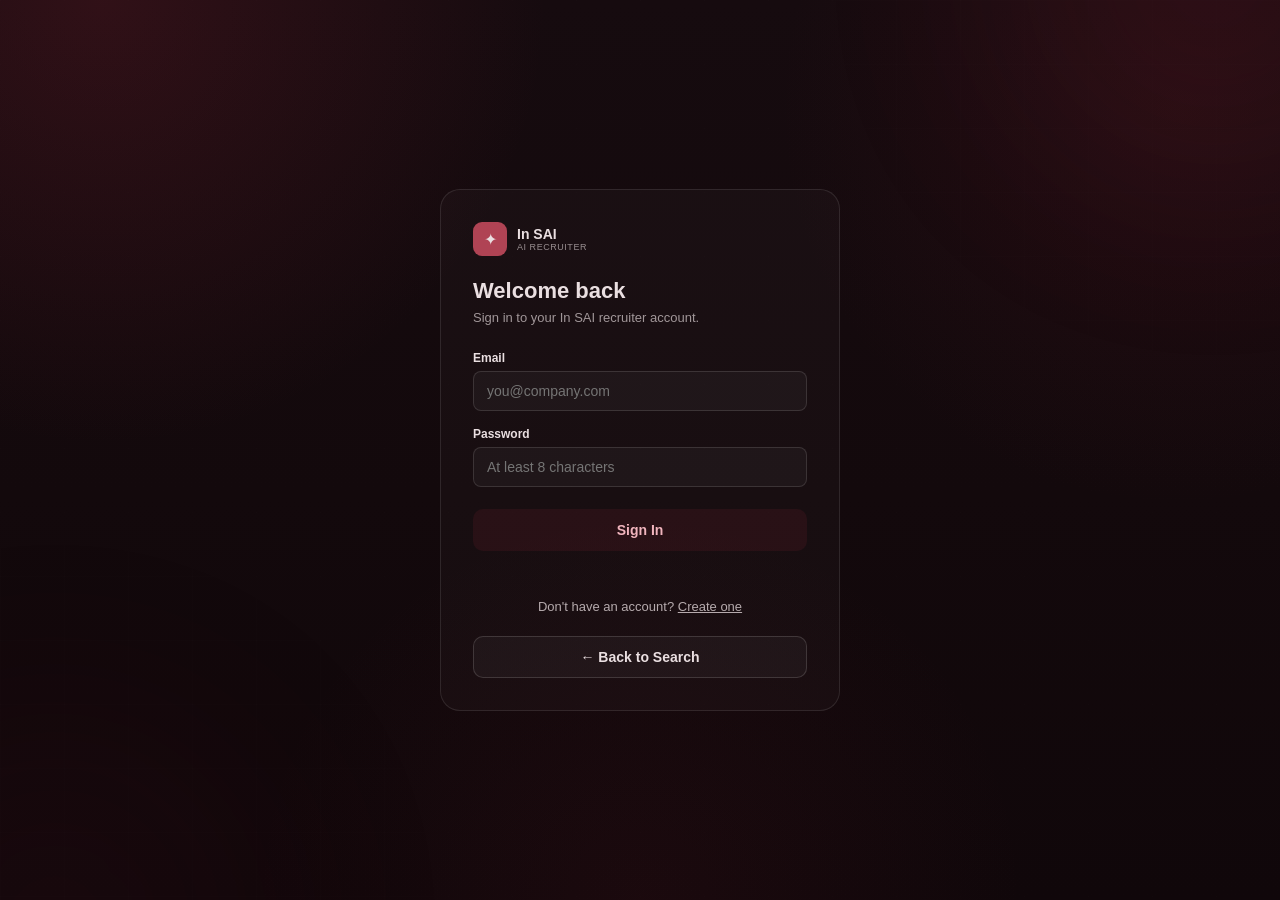
==== login.html @ 7fef8373 "Update login.html" ====
<!DOCTYPE html>
<html lang="en">

<head>

    <meta charset="UTF-8">

    <meta
        name="viewport"
        content="width=device-width, initial-scale=1.0"
    >

    <title>Sign In — In SAI</title>

    <link
        rel="stylesheet"
        href="/style.css"
    >

    <style>

        body {
            cursor: default;
        }

        .auth-wrapper {
            min-height: 100vh;
            display: flex;
            align-items: center;
            justify-content: center;
            padding: 20px;
        }

        .auth-card {
            width: 100%;
            max-width: 400px;
            padding: 32px;
            border-radius: 20px;
            border: 1px solid rgba(255, 255, 255, 0.10);
            background: rgba(255, 255, 255, 0.025);
        }

        .auth-card h1 {
            margin: 0 0 6px;
            font-size: 22px;
        }

        .auth-card p.subtitle {
            margin: 0 0 26px;
            font-size: 13px;
            opacity: 0.65;
        }

        .auth-field {
            margin-bottom: 16px;
        }

        .auth-field label {
            display: block;
            margin-bottom: 6px;
            font-size: 12px;
            font-weight: 600;
        }

        .auth-field input {
            width: 100%;
            box-sizing: border-box;
            padding: 11px 13px;
            border-radius: 8px;
            border: 1px solid rgba(255, 255, 255, 0.12);
            background: rgba(255, 255, 255, 0.035);
            color: inherit;
            font-family: inherit;
            font-size: 14px;
            outline: none;
            cursor: text;
        }

        .auth-field input:focus {
            border-color: rgba(255, 255, 255, 0.28);
        }

        .auth-submit {
            width: 100%;
            padding: 13px 18px;
            border: none;
            border-radius: 10px;
            font-weight: 700;
            font-size: 14px;
            cursor: pointer;
            margin-top: 6px;
        }

        .auth-submit:disabled {
            opacity: 0.6;
            cursor: default;
        }

        .auth-toggle {
            margin-top: 18px;
            text-align: center;
            font-size: 13px;
            opacity: 0.75;
        }

        .auth-toggle button {
            background: none;
            border: none;
            text-decoration: underline;
            cursor: pointer;
            font: inherit;
            color: inherit;
            padding: 0;
        }

        .auth-status {
            margin-top: 14px;
            font-size: 12px;
            min-height: 16px;
        }

        .auth-status.error {
            color: #e0838a;
        }

        .auth-status.success {
            color: #7fd99a;
        }

        .auth-brand {
            display: flex;
            align-items: center;
            gap: 10px;
            margin-bottom: 22px;
            text-decoration: none;
            color: inherit;
            cursor: pointer;
        }

        .auth-brand-icon {
            width: 34px;
            height: 34px;
            border-radius: 9px;
            display: flex;
            align-items: center;
            justify-content: center;
            background: rgba(192, 74, 91, 0.9);
            font-size: 16px;
            flex-shrink: 0;
        }

        .auth-brand-text-name {
            font-weight: 700;
            font-size: 14px;
            line-height: 1.2;
        }

        .auth-brand-text-subtitle {
            font-size: 9px;
            letter-spacing: 0.06em;
            opacity: 0.6;
        }

        .back-to-search {
            display: flex;
            align-items: center;
            justify-content: center;
            gap: 8px;
            width: 100%;
            box-sizing: border-box;
            margin-top: 22px;
            padding: 12px 18px;
            border-radius: 10px;
            border: 1px solid rgba(255, 255, 255, 0.14);
            background: rgba(255, 255, 255, 0.035);
            font-size: 14px;
            font-weight: 600;
            text-decoration: none;
            color: inherit;
            cursor: pointer;
            transition: background 0.2s ease, border-color 0.2s ease;
        }

        .back-to-search:hover {
            background: rgba(255, 255, 255, 0.07);
            border-color: rgba(255, 255, 255, 0.24);
        }

    </style>

</head>


<body>


    <div class="background">
        <div class="orb orb-one"></div>
        <div class="orb orb-two"></div>
        <div class="grid"></div>
    </div>


    <div class="auth-wrapper">

        <div class="auth-card">

            <a class="auth-brand" href="/" title="Back to Search">
                <div class="auth-brand-icon">✦</div>
                <div>
                    <div class="auth-brand-text-name">In SAI</div>
                    <div class="auth-brand-text-subtitle">AI RECRUITER</div>
                </div>
            </a>

            <h1 id="authTitle">Welcome back</h1>

            <p class="subtitle" id="authSubtitle">
                Sign in to your In SAI recruiter account.
            </p>


            <div class="auth-field" id="nameFieldWrapper" style="display:none;">
                <label for="nameInput">Your name</label>
                <input id="nameInput" type="text" placeholder="Jane Recruiter">
            </div>


            <div class="auth-field">
                <label for="emailInput">Email</label>
                <input id="emailInput" type="email" placeholder="you@company.com">
            </div>


            <div class="auth-field">
                <label for="passwordInput">Password</label>
                <input id="passwordInput" type="password" placeholder="At least 8 characters">
            </div>


            <button type="button" class="auth-submit view-button" id="authSubmitButton">
                Sign In
            </button>


            <div class="auth-status" id="authStatus"></div>


            <div class="auth-toggle">

                <span id="authToggleText">Don't have an account?</span>

                <button type="button" id="authToggleButton">
                    Create one
                </button>

            </div>


            <a class="back-to-search" href="/">
                ← Back to Search
            </a>

        </div>

    </div>


    <script>

        const API_BASE_URL = "https://in-sai.onrender.com";
        const AUTH_TOKEN_KEY = "insai_auth_token";

        let mode = "login"; // or "register"

        const authTitle = document.getElementById("authTitle");
        const authSubtitle = document.getElementById("authSubtitle");
        const nameFieldWrapper = document.getElementById("nameFieldWrapper");
        const nameInput = document.getElementById("nameInput");
        const emailInput = document.getElementById("emailInput");
        const passwordInput = document.getElementById("passwordInput");
        const submitButton = document.getElementById("authSubmitButton");
        const statusEl = document.getElementById("authStatus");
        const toggleText = document.getElementById("authToggleText");
        const toggleButton = document.getElementById("authToggleButton");

        // If already logged in, skip straight to the app.
        if (localStorage.getItem(AUTH_TOKEN_KEY)) {
            window.location.href = "/talent-pool.html";
        }

        function setMode(newMode) {

            mode = newMode;
            statusEl.textContent = "";
            statusEl.className = "auth-status";

            if (mode === "login") {

                authTitle.textContent = "Welcome back";
                authSubtitle.textContent = "Sign in to your In SAI recruiter account.";
                nameFieldWrapper.style.display = "none";
                submitButton.textContent = "Sign In";
                toggleText.textContent = "Don't have an account?";
                toggleButton.textContent = "Create one";

            } else {

                authTitle.textContent = "Create your account";
                authSubtitle.textContent = "Each recruiter gets their own login and their own sending email.";
                nameFieldWrapper.style.display = "block";
                submitButton.textContent = "Create Account";
                toggleText.textContent = "Already have an account?";
                toggleButton.textContent = "Sign in";
            }
        }

        toggleButton.addEventListener("click", () => {
            setMode(mode === "login" ? "register" : "login");
        });

        async function submitAuth() {

            const email = emailInput.value.trim();
            const password = passwordInput.value;
            const name = nameInput.value.trim();

            if (!email || !password) {
                statusEl.textContent = "Please enter your email and password.";
                statusEl.className = "auth-status error";
                return;
            }

            if (mode === "register" && !name) {
                statusEl.textContent = "Please enter your name.";
                statusEl.className = "auth-status error";
                return;
            }

            submitButton.disabled = true;
            submitButton.textContent = mode === "login" ? "Signing in..." : "Creating account...";
            statusEl.textContent = "";
            statusEl.className = "auth-status";

            try {

                const endpoint = mode === "login" ? "/auth/login" : "/auth/register";

                const payload = mode === "login"
                    ? { email, password }
                    : { name, email, password };

                const response = await fetch(`${API_BASE_URL}${endpoint}`, {
                    method: "POST",
                    headers: { "Content-Type": "application/json" },
                    body: JSON.stringify(payload)
                });

                const data = await response.json();

                if (!response.ok || data.status !== "success") {
                    throw new Error(data.message || "Something went wrong.");
                }

                localStorage.setItem(AUTH_TOKEN_KEY, data.token);

                statusEl.textContent = "✓ Success — redirecting...";
                statusEl.className = "auth-status success";

                window.location.href = "/talent-pool.html";

            } catch (error) {

                console.error("Auth error:", error);
                statusEl.textContent = error.message || "Something went wrong.";
                statusEl.className = "auth-status error";

            } finally {

                submitButton.disabled = false;
                submitButton.textContent = mode === "login" ? "Sign In" : "Create Account";
            }
        }

        submitButton.addEventListener("click", submitAuth);

        [emailInput, passwordInput, nameInput].forEach(input => {
            input.addEventListener("keydown", event => {
                if (event.key === "Enter") {
                    event.preventDefault();
                    submitAuth();
                }
            });
        });

        setMode("login");

    </script>


</body>

</html>
---- style.css ----
/* =========================================================
   IN SAI AI RECRUITER
   PREMIUM DARK MAROON UI
   Search + Talent Pool + Outreach

   IMPORTANT:
   - Existing class names preserved
   - JavaScript-dependent classes preserved
   - No HTML changes required
   - Deep maroon / charcoal visual system
   - White used selectively for readability
   - Green reserved for AI/status
   - Red reserved for remove/delete
========================================================= */


/* =========================================================
   GLOBAL RESET
========================================================= */

* {
    margin: 0;
    padding: 0;
    box-sizing: border-box;
}

:root {

    /* -----------------------------------------------------
       MAIN BACKGROUNDS
    ----------------------------------------------------- */

    --bg: #160b0f;
    --bg-soft: #1d1014;
    --bg-deep: #11080b;
    --bg-surface: #241318;
    --bg-surface-2: #2b171d;

    --bg-white: #ffffff;
    --warm-white: #fffafa;


    /* -----------------------------------------------------
       CARDS
    ----------------------------------------------------- */

    --card: #241419;
    --card-soft: #29171d;
    --card-warm: #2d1a20;


    /* -----------------------------------------------------
       TEXT
    ----------------------------------------------------- */

    --text-dark: #fff8f8;
    --text: #eadfe1;
    --text-soft: #c7b7ba;
    --muted: #9c898e;
    --muted-light: #78676c;


    /* -----------------------------------------------------
       PRIMARY MAROON
    ----------------------------------------------------- */

    --primary: #9b2638;
    --primary-dark: #741b2a;
    --primary-deep: #54131f;
    --primary-light: #c04a5b;

    --maroon: #9b2638;
    --maroon-dark: #741b2a;
    --maroon-soft: #32171e;
    --maroon-light: #3b1b23;


    /* -----------------------------------------------------
       WINE
    ----------------------------------------------------- */

    --wine: #8f1734;
    --wine-soft: #30131c;


    /* -----------------------------------------------------
       RED — REMOVE / DANGER ONLY
    ----------------------------------------------------- */

    --red: #e0525f;
    --red-dark: #bd3543;
    --red-soft: #35151a;
    --red-light: #431a20;


    /* -----------------------------------------------------
       WARM ACCENT
    ----------------------------------------------------- */

    --peach: #c9794d;
    --peach-soft: #34201a;
    --peach-light: #44261d;


    /* -----------------------------------------------------
       GREEN — AI / STATUS
    ----------------------------------------------------- */

    --green: #24b889;
    --green-dark: #168564;
    --green-soft: #102b24;


    /* -----------------------------------------------------
       BORDERS
    ----------------------------------------------------- */

    --border: #3a2429;
    --border-light: #302024;
    --border-maroon: #71323e;
    --border-red: #713039;


    /* -----------------------------------------------------
       SHADOWS
    ----------------------------------------------------- */

    --shadow-sm:
        0 3px 12px rgba(0, 0, 0, 0.24);

    --shadow:
        0 10px 30px rgba(0, 0, 0, 0.30);

    --shadow-lg:
        0 20px 55px rgba(0, 0, 0, 0.42);


    /* -----------------------------------------------------
       RADIUS
    ----------------------------------------------------- */

    --radius-sm: 8px;
    --radius: 12px;
    --radius-lg: 16px;
}


/* =========================================================
   BODY
========================================================= */

html {
    scroll-behavior: smooth;
}

body {
    min-height: 100vh;

    font-family:
        Inter,
        "Segoe UI",
        Arial,
        Helvetica,
        sans-serif;

    color: var(--text);

    background:
        radial-gradient(
            circle at 8% 0%,
            rgba(155, 38, 56, 0.20),
            transparent 30%
        ),
        radial-gradient(
            circle at 92% 12%,
            rgba(116, 27, 42, 0.16),
            transparent 28%
        ),
        radial-gradient(
            circle at 50% 100%,
            rgba(155, 38, 56, 0.08),
            transparent 35%
        ),
        linear-gradient(
            180deg,
            #160b0f 0%,
            #13090c 55%,
            #10070a 100%
        );

    overflow-x: hidden;
    cursor: default;
}


/* =========================================================
   INPUT / EDITABLE AREAS
========================================================= */

input,
textarea {
    cursor: text;
}

select {
    cursor: pointer;
}

button {
    cursor: pointer;
}

a {
    cursor: pointer;
}


/* =========================================================
   ANIMATED BACKGROUND
========================================================= */

.background {
    position: fixed;
    inset: 0;
    z-index: -1;

    pointer-events: none;
    overflow: hidden;
}

.grid {
    position: absolute;
    inset: 0;

    opacity: 0.25;

    background-image:
        linear-gradient(
            rgba(255, 255, 255, 0.025) 1px,
            transparent 1px
        ),
        linear-gradient(
            90deg,
            rgba(255, 255, 255, 0.025) 1px,
            transparent 1px
        );

    background-size: 64px 64px;
}

.orb {
    position: absolute;

    width: 430px;
    height: 430px;

    border-radius: 50%;

    filter: blur(110px);

    opacity: 0.10;

    animation:
        floatingOrb 15s ease-in-out infinite;
}

.orb-one {
    background: #9b2638;

    top: -240px;
    right: -150px;
}

.orb-two {
    background: #641725;

    bottom: -240px;
    left: -160px;

    animation-delay: -7s;
}

@keyframes floatingOrb {

    0%,
    100% {
        transform: translate(0, 0);
    }

    50% {
        transform: translate(25px, 20px);
    }
}


/* =========================================================
   IN SAI — LARGE PROFESSIONAL NAVIGATION
   ========================================================= */

.navbar {
    height: 140px;
    min-height: 140px;
    padding: 0 32px;

    display: flex;
    align-items: center;
    justify-content: space-between;

    box-sizing: border-box;
}


/* =========================================================
   LOGO
   ========================================================= */

.logo {
    display: flex;
    align-items: center;
    height: 100%;
    flex-shrink: 0;
}

.logo-icon {
    width: 68px;
    height: 68px;
    object-fit: contain;
}

.logo-name {
    font-size: 26px;
    font-weight: 800;
    line-height: 1;
}

.logo-subtitle {
    font-size: 9px;
    letter-spacing: 1.2px;
    margin-top: 5px;
}


/* =========================================================
   NAVIGATION
   ========================================================= */

.navbar nav {
    display: flex;
    align-items: center;
    gap: 12px;
}

.navbar nav a {
    display: flex;
    align-items: center;
    justify-content: center;

    padding: 16px 25px;

    font-size: 16px;
    font-weight: 700;

    min-height: 52px;

    border-radius: 14px;

    transition:
        background 0.2s ease,
        color 0.2s ease,
        transform 0.2s ease;
}


/* =========================================================
   ACTIVE TAB
   ========================================================= */

.navbar nav a.active {
    padding: 16px 25px;
}


/* =========================================================
   READY STATUS
   ========================================================= */

.status {
    padding: 11px 20px;
    min-height: 42px;

    display: flex;
    align-items: center;
    gap: 9px;

    border-radius: 24px;

    font-size: 14px;
    font-weight: 700;
}


/* =========================================================
   LOGO
========================================================= */

.logo {
    display: flex;
    align-items: center;
    gap: 10px;
}

.logo-icon {
    width: 40px;
    height: 40px;

    display: flex;
    align-items: center;
    justify-content: center;

    border-radius: 11px;

    background:
        linear-gradient(
            135deg,
            #a52c40,
            #641725
        );

    color: white;

    font-size: 19px;

    box-shadow:
        0 8px 22px rgba(155, 38, 56, 0.30);
}

.logo-name {
    color: #fff5f6;

    font-size: 17px;
    font-weight: 850;

    letter-spacing: -0.3px;
}

.logo-subtitle {
    margin-top: 2px;

    color: #a99398;

    font-size: 8px;
    font-weight: 750;

    letter-spacing: 1.8px;
}


/* =========================================================
   NAVIGATION
========================================================= */

nav {
    display: flex;
    gap: 5px;

    position: absolute;
    left: 50%;

    transform: translateX(-50%);
}

nav a {
    position: relative;

    padding: 9px 15px;

    border-radius: 9px;

    text-decoration: none;

    color: #a8969b;

    font-size: 12px;
    font-weight: 700;

    transition:
        color 0.25s ease,
        background 0.25s ease,
        transform 0.25s ease;
}

nav a:hover {
    color: #ffffff;

    background:
        rgba(155, 38, 56, 0.16);

    transform:
        translateY(-1px);
}

nav a.active {
    color: #ffffff;

    background:
        rgba(155, 38, 56, 0.20);

    box-shadow:
        inset 0 0 0 1px
        rgba(192, 74, 91, 0.16);
}

nav a.active::after {
    content: "";

    position: absolute;

    left: 50%;
    bottom: 3px;

    width: 18px;
    height: 2px;

    transform:
        translateX(-50%);

    border-radius: 99px;

    background:
        #c04a5b;
}


/* =========================================================
   AI STATUS
========================================================= */

.nav-status {
    display: flex;
    align-items: center;

    gap: 8px;

    padding: 7px 12px;

    border-radius: 20px;

    color: #42c99e;

    background:
        rgba(36, 184, 137, 0.08);

    border:
        1px solid rgba(36, 184, 137, 0.20);

    font-size: 10px;
    font-weight: 800;
}

.status-dot {
    width: 7px;
    height: 7px;

    border-radius: 50%;

    background:
        var(--green);

    box-shadow:
        0 0 12px rgba(36, 184, 137, 0.55);

    animation:
        statusPulse 1.8s infinite;
}

@keyframes statusPulse {

    0%,
    100% {
        opacity: 1;
        transform: scale(1);
    }

    50% {
        opacity: 0.55;
        transform: scale(0.75);
    }
}


/* =========================================================
   MAIN
========================================================= */

main {
    width:
        min(1120px, calc(100% - 40px));

    margin:
        auto;
}


/* =========================================================
   HERO
========================================================= */

.hero {
    text-align: center;

    padding:
        70px 0 55px;

    animation:
        heroAppear 0.7s ease both;
}

@keyframes heroAppear {

    from {
        opacity: 0;
        transform: translateY(18px);
    }

    to {
        opacity: 1;
        transform: translateY(0);
    }
}


/* =========================================================
   EYEBROW
========================================================= */

.eyebrow {
    display: inline-flex;
    align-items: center;

    gap: 7px;

    padding: 8px 14px;

    border:
        1px solid rgba(192, 74, 91, 0.28);

    border-radius: 999px;

    color:
        #e08b98;

    background:
        rgba(155, 38, 56, 0.12);

    font-size: 9px;
    font-weight: 850;

    letter-spacing: 1.25px;

    box-shadow:
        0 5px 16px rgba(0, 0, 0, 0.18);
}


/* =========================================================
   HERO HEADING
========================================================= */

.hero h1 {
    margin-top: 24px;

    color:
        #fff8f8;

    font-size:
        clamp(45px, 6vw, 68px);

    line-height: 1;

    letter-spacing: -3px;

    font-weight: 850;

    border: none !important;
    outline: none !important;

    box-shadow: none !important;

    caret-color:
        transparent !important;

    cursor:
        default !important;

    user-select:
        none;
}

.hero h1::before,
.hero h1::after {
    content: none !important;
    display: none !important;
}

.hero h1 span {
    background:
        linear-gradient(
            100deg,
            #d25b6c,
            #a52c40,
            #e0808e
        );

    -webkit-background-clip: text;
    background-clip: text;

    color: transparent;
}

.hero-text {
    max-width: 690px;

    margin:
        22px auto 30px;

    color:
        #ad9b9f;

    font-size: 13px;

    line-height: 1.7;
}


/* =========================================================
   SEARCH BOX
========================================================= */

.search-container {
    width:
        min(860px, 100%);

    height: 64px;

    margin:
        auto;

    display:
        flex;

    align-items:
        center;

    padding:
        6px 7px 6px 20px;

    background:
        rgba(39, 20, 26, 0.95);

    border:
        1px solid #4b2930;

    border-radius:
        16px;

    box-shadow:
        0 15px 42px rgba(0, 0, 0, 0.30);

    transition:
        border-color 0.3s ease,
        box-shadow 0.3s ease,
        transform 0.3s ease;
}

.search-container:focus-within {
    border-color:
        rgba(192, 74, 91, 0.65);

    box-shadow:
        0 18px 48px
        rgba(0, 0, 0, 0.36),

        0 0 0 4px
        rgba(155, 38, 56, 0.10);

    transform:
        translateY(-1px);
}

.search-icon {
    margin-right:
        13px;

    color:
        #c04a5b;

    font-size:
        21px;
}

.search-container input {
    flex: 1;

    min-width: 0;

    padding: 10px;

    outline: none;
    border: none;

    background: transparent;

    color:
        #f6eaec;

    font-size:
        13px;

    caret-color:
        #c04a5b;

    cursor:
        text;
}

.search-container input::placeholder {
    color:
        #806e73;
}

.search-container button {
    height: 50px;

    padding:
        0 23px;

    display:
        flex;

    align-items:
        center;

    gap:
        8px;

    border:
        none;

    border-radius:
        12px;

    background:
        linear-gradient(
            135deg,
            #a52c40,
            #6f1928
        );

    color:
        white;

    font-size:
        12px;

    font-weight:
        800;

    cursor:
        pointer;

    box-shadow:
        0 8px 22px
        rgba(155, 38, 56, 0.28);

    transition:
        transform 0.25s ease,
        box-shadow 0.25s ease;
}

.search-container button:hover {
    transform:
        translateY(-2px);

    box-shadow:
        0 12px 28px
        rgba(155, 38, 56, 0.38);
}

.search-container button:active {
    transform:
        translateY(0);
}


/* =========================================================
   SEARCH HINT
========================================================= */

.search-hint {
    margin-top:
        13px;

    color:
        #817176;

    font-size:
        10px;
}

.search-hint button {
    margin-left:
        5px;

    padding:
        6px 10px;

    border:
        1px solid #43272d;

    border-radius:
        999px;

    background:
        rgba(255, 255, 255, 0.025);

    color:
        #9b898e;

    cursor:
        pointer;

    transition:
        0.2s ease;
}

.search-hint button:hover {
    color:
        #df8491;

    border-color:
        rgba(192, 74, 91, 0.40);

    background:
        rgba(155, 38, 56, 0.10);

    transform:
        translateY(-1px);
}


/* =========================================================
   SECTIONS
========================================================= */

.section,
.filters-section,
.results-section {
    margin-bottom:
        48px;
}

.section-header,
.results-header {
    display:
        flex;

    align-items:
        flex-end;

    justify-content:
        space-between;

    margin-bottom:
        17px;
}

.section-label {
    margin-bottom:
        6px;

    color:
        #c04a5b;

    font-size:
        9px;

    font-weight:
        900;

    letter-spacing:
        1.8px;
}

.section-header h2,
.results-header h2 {
    color:
        #f5e9eb;

    font-size:
        21px;

    letter-spacing:
        -0.5px;
}

.live-label {
    display:
        flex;

    align-items:
        center;

    gap:
        7px;

    color:
        #39bd92;

    font-size:
        9px;

    font-weight:
        900;

    letter-spacing:
        1px;
}


/* =========================================================
   CATEGORY GRID
========================================================= */

.categories {
    display:
        grid;

    grid-template-columns:
        repeat(4, 1fr);

    gap:
        12px;
}


/* =========================================================
   CATEGORY GROUP
========================================================= */

.category-group {
    min-width:
        0;

    animation:
        categoryAppear 0.55s ease both;
}

.category-group:nth-child(1) {
    animation-delay: 0.05s;
}

.category-group:nth-child(2) {
    animation-delay: 0.10s;
}

.category-group:nth-child(3) {
    animation-delay: 0.15s;
}

.category-group:nth-child(4) {
    animation-delay: 0.20s;
}

.category-group:nth-child(5) {
    animation-delay: 0.25s;
}

.category-group:nth-child(6) {
    animation-delay: 0.30s;
}

.category-group:nth-child(7) {
    animation-delay: 0.35s;
}

.category-group:nth-child(8) {
    animation-delay: 0.40s;
}

@keyframes categoryAppear {

    from {
        opacity: 0;
        transform:
            translateY(12px);
    }

    to {
        opacity: 1;
        transform:
            translateY(0);
    }
}


/* =========================================================
   CATEGORY CARD
========================================================= */

.category {
    width:
        100%;

    min-height:
        82px;

    padding:
        14px;

    display:
        flex;

    align-items:
        center;

    gap:
        11px;

    position:
        relative;

    overflow:
        hidden;

    border:
        1px solid #3a2429;

    border-radius:
        13px;

    background:
        linear-gradient(
            145deg,
            #28151b,
            #211117
        );

    color:
        #dfd2d5;

    font-size:
        12px;

    font-weight:
        750;

    cursor:
        pointer;

    box-shadow:
        0 5px 18px
        rgba(0, 0, 0, 0.20);

    transition:
        transform 0.25s ease,
        border-color 0.25s ease,
        background 0.25s ease,
        box-shadow 0.25s ease;
}

.category::after {
    content:
        "";

    position:
        absolute;

    width:
        130px;

    height:
        130px;

    top:
        -85px;

    right:
        -75px;

    background:
        radial-gradient(
            circle,
            rgba(155, 38, 56, 0.20),
            transparent 70%
        );

    transition:
        0.3s ease;
}

.category:hover {
    transform:
        translateY(-3px);

    border-color:
        rgba(192, 74, 91, 0.40);

    background:
        linear-gradient(
            145deg,
            #30171e,
            #251219
        );

    box-shadow:
        0 14px 30px
        rgba(0, 0, 0, 0.30);
}

.category:hover::after {
    transform:
        scale(1.25);
}

.category.selected {
    border-color:
        rgba(192, 74, 91, 0.60);

    background:
        linear-gradient(
            145deg,
            #3a1a22,
            #28141a
        );

    box-shadow:
        0 10px 28px
        rgba(155, 38, 56, 0.16);
}


/* =========================================================
   CATEGORY ICON
========================================================= */

.category-icon {
    width:
        37px;

    height:
        37px;

    flex:
        0 0 37px;

    display:
        flex;

    align-items:
        center;

    justify-content:
        center;

    border-radius:
        10px;

    background:
        rgba(155, 38, 56, 0.16);

    color:
        #d05b6b;

    font-size:
        17px;

    transition:
        0.25s ease;
}

.category:hover .category-icon {
    transform:
        scale(1.08);

    background:
        rgba(155, 38, 56, 0.25);

    box-shadow:
        0 5px 18px
        rgba(155, 38, 56, 0.16);
}


/* =========================================================
   SUBCATEGORY PANEL
========================================================= */

.subcategory-panel {
    margin-top:
        8px;

    max-height:
        0;

    overflow:
        hidden;

    opacity:
        0;

    padding:
        0;

    border-radius:
        11px;

    background:
        #211117;

    transform:
        translateY(-5px);

    transition:
        max-height 0.4s ease,
        opacity 0.25s ease,
        padding 0.35s ease,
        transform 0.35s ease;
}

.subcategory-panel.open {
    max-height:
        600px;

    opacity:
        1;

    padding:
        13px;

    transform:
        translateY(0);

    border:
        1px solid #3b252b;

    box-shadow:
        0 15px 34px
        rgba(0, 0, 0, 0.28);
}

.subcategory-section {
    margin-bottom:
        11px;
}

.subcategory-section:last-child {
    margin-bottom:
        0;
}

.subcategory-title {
    margin-bottom:
        7px;

    color:
        #96858a;

    font-size:
        8px;

    font-weight:
        900;

    letter-spacing:
        1.1px;

    text-transform:
        uppercase;
}

.subcategory-list {
    display:
        grid;

    grid-template-columns:
        repeat(2, minmax(0, 1fr));

    gap:
        5px;
}

.subcategory-list button {
    min-height:
        30px;

    padding:
        6px 8px;

    border:
        1px solid #3a272c;

    border-radius:
        7px;

    background:
        #29171d;

    color:
        #a9969b;

    font-size:
        8px;

    text-align:
        left;

    cursor:
        pointer;

    transition:
        0.2s ease;
}

.subcategory-list button:hover {
    color:
        #e18a96;

    background:
        #351921;

    border-color:
        rgba(192, 74, 91, 0.38);

    transform:
        translateX(2px);
}


/* =========================================================
   FILTER PANEL
========================================================= */

.filters-section {
    padding:
        22px;

    border:
        1px solid #3c272d;

    border-radius:
        15px;

    background:
        linear-gradient(
            145deg,
            rgba(40, 21, 27, 0.96),
            rgba(30, 15, 20, 0.96)
        );

    box-shadow:
        0 12px 34px
        rgba(0, 0, 0, 0.27);
}

.filters {
    display:
        grid;

    grid-template-columns:
        repeat(4, 1fr);

    gap:
        16px;
}

.filter label {
    display:
        block;

    margin-bottom:
        7px;

    color:
        #bba9ad;

    font-size:
        10px;

    font-weight:
        750;
}

.filter select,
.filter input {
    width:
        100%;

    height:
        40px;

    padding:
        0 11px;

    outline:
        none;

    border:
        1px solid #443036;

    border-radius:
        8px;

    background:
        #211117;

    color:
        #dfd2d5;

    font-size:
        10px;

    transition:
        0.2s ease;
}

.filter select:hover,
.filter input:hover {
    border-color:
        rgba(192, 74, 91, 0.40);

    background:
        #27141a;
}

.filter select:focus,
.filter input:focus {
    border-color:
        rgba(192, 74, 91, 0.65);

    background:
        #2a151b;

    box-shadow:
        0 0 0 3px
        rgba(155, 38, 56, 0.10);
}

.filter select option {
    background:
        #211117;

    color:
        #f1e5e7;
}


/* =========================================================
   SKILL MULTISELECT (Technical + Soft)
========================================================= */

.filter-skills {
    grid-column:
        1 / -1;
}

.filter-skills label {
    display:
        flex;

    align-items:
        center;

    justify-content:
        space-between;

    gap:
        10px;
}

.skill-summary {
    color:
        var(--primary-light);

    font-size:
        9px;

    font-weight:
        500;

    text-transform:
        none;

    letter-spacing:
        normal;
}

.skill-picker {
    display:
        flex;

    flex-direction:
        column;

    gap:
        12px;

    padding:
        13px 14px;

    border:
        1px solid #443036;

    border-radius:
        10px;

    background:
        #211117;
}

.skill-group-label {
    color:
        #938187;

    font-size:
        9px;

    font-weight:
        800;

    letter-spacing:
        0.6px;

    text-transform:
        uppercase;

    margin-bottom:
        7px;
}

.skill-chip-row {
    display:
        flex;

    flex-wrap:
        wrap;

    gap:
        7px;
}

.skill-chip {
    padding:
        6px 12px;

    border-radius:
        999px;

    border:
        1px solid #443036;

    background:
        rgba(255, 255, 255, 0.02);

    color:
        #c7b7ba;

    font-size:
        10px;

    font-weight:
        600;

    cursor:
        pointer;

    transition:
        0.2s ease;
}

.skill-chip:hover {
    border-color:
        rgba(192, 74, 91, 0.45);

    background:
        rgba(155, 38, 56, 0.08);

    color:
        #eadfe1;
}

.skill-chip.selected {
    background:
        linear-gradient(135deg, var(--primary), var(--wine));

    border-color:
        var(--primary-light);

    color:
        #fff8f8;
}


/* =========================================================
   SEARCH INSIGHTS (charts built from live results)
========================================================= */

.insights-panel {
    display:
        grid;

    grid-template-columns:
        1.4fr 1fr;

    gap:
        16px;

    margin-bottom:
        22px;
}

@media (max-width: 850px) {

    .insights-panel {
        grid-template-columns:
            1fr;
    }
}

.insight-card {
    padding:
        18px 20px;

    border:
        1px solid #3c272d;

    border-radius:
        13px;

    background:
        #241419;

    box-shadow:
        var(--shadow-sm);
}

.insight-title {
    color:
        #bba9ad;

    font-size:
        10px;

    font-weight:
        750;

    letter-spacing:
        0.4px;

    text-transform:
        uppercase;

    margin-bottom:
        10px;
}

.insight-legend {
    display:
        flex;

    justify-content:
        center;

    gap:
        12px;

    margin-top:
        10px;

    font-size:
        9px;

    color:
        #9c898e;
}

.insight-legend span {
    display:
        inline-flex;

    align-items:
        center;

    gap:
        5px;
}

.insight-legend i {
    display:
        inline-block;

    width:
        8px;

    height:
        8px;

    border-radius:
        50%;
}


/* =========================================================
   LOCATION NOTE
========================================================= */

.location-note {
    display:
        flex;

    align-items:
        center;

    gap:
        10px;

    margin-top:
        15px;

    padding:
        9px 11px;

    border:
        1px solid #38262b;

    border-radius:
        9px;

    background:
        rgba(255, 255, 255, 0.018);

    transition:
        border-color 0.25s ease,
        background 0.25s ease;
}

.location-note:hover {
    border-color:
        rgba(192, 74, 91, 0.28);

    background:
        rgba(155, 38, 56, 0.05);
}

.location-icon {
    width:
        25px;

    height:
        25px;

    flex:
        0 0 25px;

    display:
        flex;

    align-items:
        center;

    justify-content:
        center;

    border-radius:
        7px;

    background:
        rgba(155, 38, 56, 0.16);

    color:
        #c95a6b;

    font-size:
        14px;
}

.location-note strong {
    display:
        block;

    color:
        #bba8ad;

    font-size:
        9px;

    font-weight:
        800;

    letter-spacing:
        0.25px;
}

.location-note p {
    margin-top:
        2px;

    color:
        #847277;

    font-size:
        8px;

    line-height:
        1.4;
}


/* =========================================================
   SOURCES
========================================================= */

.sources {
    display:
        flex;

    align-items:
        center;

    gap:
        18px;

    margin-top:
        20px;

    padding-top:
        17px;

    border-top:
        1px solid #352428;
}

.source-title {
    color:
        #938187;

    font-size:
        9px;

    font-weight:
        900;

    letter-spacing:
        1px;
}

.checkbox {
    display:
        flex;

    align-items:
        center;

    gap:
        5px;

    color:
        #9b898e;

    font-size:
        9px;
}

.checkbox input {
    accent-color:
        #a52c40;

    cursor:
        pointer;
}


/* =========================================================
   RESULTS
========================================================= */

.results-header h2 span {
    display:
        inline-flex;

    align-items:
        center;

    justify-content:
        center;

    min-width:
        25px;

    height:
        22px;

    margin-left:
        6px;

    padding:
        0 7px;

    border-radius:
        999px;

    background:
        rgba(155, 38, 56, 0.18);

    color:
        #df7583;

    font-size:
        10px;
}

.search-status {
    color:
        #918086;

    font-size:
        10px;
}


/* =========================================================
   LOADING
========================================================= */

.loading {
    display:
        flex;

    align-items:
        center;

    gap:
        13px;

    padding:
        18px;

    border:
        1px solid #3c272d;

    border-radius:
        13px;

    background:
        #241419;

    color:
        #e4d7da;

    box-shadow:
        var(--shadow-sm);

    animation:
        loadingAppear 0.3s ease both;
}

@keyframes loadingAppear {

    from {
        opacity: 0;
        transform:
            translateY(7px);
    }

    to {
        opacity: 1;
        transform:
            translateY(0);
    }
}

.loading p {
    margin-top:
        4px;

    color:
        #88767b;

    font-size:
        9px;
}

.loader {
    width:
        25px;

    height:
        25px;

    flex:
        0 0 25px;

    border:
        3px solid
        rgba(192, 74, 91, 0.14);

    border-top-color:
        #c04a5b;

    border-radius:
        50%;

    animation:
        spin 0.8s linear infinite;
}

@keyframes spin {
    to {
        transform:
            rotate(360deg);
    }
}

.hidden {
    display:
        none;
}


/* =========================================================
   EMPTY STATE
========================================================= */

.empty-state {
    padding:
        55px 20px;

    text-align:
        center;

    border:
        1px dashed #493136;

    border-radius:
        15px;

    background:
        rgba(38, 20, 26, 0.72);

    animation:
        emptyAppear 0.5s ease both;
}

@keyframes emptyAppear {

    from {
        opacity: 0;
        transform:
            translateY(10px);
    }

    to {
        opacity: 1;
        transform:
            translateY(0);
    }
}

.empty-icon {
    width:
        48px;

    height:
        48px;

    margin:
        0 auto 13px;

    display:
        flex;

    align-items:
        center;

    justify-content:
        center;

    border-radius:
        14px;

    background:
        rgba(155, 38, 56, 0.17);

    color:
        #d36372;

    font-size:
        21px;

    animation:
        emptyFloat 2.5s ease-in-out infinite;
}

@keyframes emptyFloat {

    0%,
    100% {
        transform:
            translateY(0);
    }

    50% {
        transform:
            translateY(-5px);
    }
}

.empty-state h3 {
    color:
        #e7dadd;

    font-size:
        14px;
}

.empty-state p {
    margin-top:
        6px;

    color:
        #89777c;

    font-size:
        9px;
}


/* =========================================================
   CANDIDATE CARDS
========================================================= */

.candidate-card {
    display:
        flex;

    align-items:
        center;

    justify-content:
        space-between;

    gap:
        20px;

    padding:
        18px;

    margin-bottom:
        10px;

    border:
        1px solid #3b282d;

    border-radius:
        13px;

    background:
        linear-gradient(
            145deg,
            #28151b,
            #211117
        );

    box-shadow:
        0 5px 18px
        rgba(0, 0, 0, 0.20);

    transition:
        transform 0.25s ease,
        border-color 0.25s ease,
        box-shadow 0.25s ease;

    animation:
        candidateAppear 0.4s ease both;
}

.candidate-card:hover {
    transform:
        translateY(-2px);

    border-color:
        rgba(192, 74, 91, 0.36);

    box-shadow:
        0 14px 32px
        rgba(0, 0, 0, 0.30);
}

@keyframes candidateAppear {

    from {
        opacity: 0;
        transform:
            translateY(10px);
    }

    to {
        opacity: 1;
        transform:
            translateY(0);
    }
}

.candidate-main {
    display:
        flex;

    align-items:
        center;

    gap:
        12px;
}

.avatar {
    width:
        43px;

    height:
        43px;

    flex:
        0 0 43px;

    display:
        flex;

    align-items:
        center;

    justify-content:
        center;

    border-radius:
        11px;

    background:
        linear-gradient(
            135deg,
            #a52c40,
            #681827
        );

    color:
        white;

    font-size:
        12px;

    font-weight:
        850;

    box-shadow:
        0 6px 18px
        rgba(155, 38, 56, 0.25);
}

.candidate-name {
    color:
        #f1e4e6;

    font-size:
        12px;

    font-weight:
        800;
}

.candidate-role {
    max-width:
        600px;

    margin-top:
        4px;

    color:
        #9b898e;

    font-size:
        9px;

    line-height:
        1.5;
}

.skills {
    display:
        flex;

    flex-wrap:
        wrap;

    gap:
        5px;

    margin-top:
        7px;
}

.skill {
    padding:
        4px 7px;

    border-radius:
        999px;

    background:
        rgba(155, 38, 56, 0.15);

    color:
        #c98a93;

    font-size:
        8px;
}

.candidate-actions {
    display:
        flex;

    align-items:
        center;

    gap:
        13px;

    flex-shrink:
        0;
}

.match {
    color:
        #35bd92;

    font-size:
        10px;

    font-weight:
        850;
}

.source {
    margin-top:
        3px;

    color:
        #78676c;

    font-size:
        8px;
}


/* =========================================================
   VIEW PROFILE BUTTON
========================================================= */

.view-button {
    padding:
        8px 12px;

    border:
        1px solid #65333d;

    border-radius:
        8px;

    background:
        rgba(155, 38, 56, 0.13);

    color:
        #d1848e;

    text-decoration:
        none;

    font-size:
        8px;

    font-weight:
        800;

    transition:
        0.2s ease;
}

.view-button:hover {
    background:
        rgba(155, 38, 56, 0.24);

    border-color:
        #87404d;

    color:
        #efb0b8;

    transform:
        translateY(-2px);
}


/* =========================================================
   ADD TO TALENT POOL
========================================================= */

.add-talent-button {
    appearance:
        none;

    -webkit-appearance:
        none;

    display:
        inline-flex !important;

    align-items:
        center;

    justify-content:
        center;

    gap:
        8px;

    margin-top:
        16px !important;

    padding:
        11px 18px !important;

    min-height:
        40px;

    border:
        1px solid #9b2638 !important;

    border-radius:
        9px !important;

    background:
        linear-gradient(
            135deg,
            #a52c40,
            #701a29
        ) !important;

    color:
        #ffffff !important;

    font-family:
        inherit !important;

    font-size:
        12px !important;

    font-weight:
        700 !important;

    line-height:
        1 !important;

    white-space:
        nowrap;

    cursor:
        pointer;

    box-sizing:
        border-box;

    box-shadow:
        0 7px 20px
        rgba(155, 38, 56, 0.25);

    transition:
        background 0.2s ease,
        border-color 0.2s ease,
        transform 0.2s ease,
        box-shadow 0.2s ease;
}

.add-talent-button span {
    font-size:
        16px;

    font-weight:
        400;

    line-height:
        1;
}

.add-talent-button:hover {
    background:
        linear-gradient(
            135deg,
            #b33449,
            #801c2d
        ) !important;

    border-color:
        #c04a5b !important;

    transform:
        translateY(-2px);

    box-shadow:
        0 11px 27px
        rgba(155, 38, 56, 0.34);
}

.add-talent-button:active {
    transform:
        translateY(0);

    box-shadow:
        0 4px 12px
        rgba(155, 38, 56, 0.20);
}

.add-talent-button:focus-visible {
    outline:
        2px solid
        rgba(192, 74, 91, 0.55);

    outline-offset:
        2px;
}

.add-talent-button:disabled {
    opacity:
        0.55 !important;

    cursor:
        default;

    transform:
        none;

    box-shadow:
        none;
}


/* =========================================================
   TALENT POOL
========================================================= */

.talent-pool-section {
    padding:
        38px 0 52px;

    min-height:
        500px;

    animation:
        pageSectionAppear 0.55s ease both;
}

@keyframes pageSectionAppear {

    from {
        opacity: 0;
        transform:
            translateY(16px);
    }

    to {
        opacity: 1;
        transform:
            translateY(0);
    }
}

.talent-pool-section .section-label {
    margin-bottom:
        7px;
}

.talent-pool-header {
    display:
        flex;

    justify-content:
        space-between;

    align-items:
        center;

    gap:
        20px;

    margin-bottom:
        20px;
}

.talent-pool-header h1 {
    margin:
        0;

    color:
        #f4e8ea;

    font-size:
        29px;

    line-height:
        1.15;

    letter-spacing:
        -0.8px;

    font-weight:
        800;

    cursor:
        default;

    user-select:
        none;
}

.talent-pool-header p {
    max-width:
        650px;

    margin-top:
        6px;

    color:
        #948187;

    font-size:
        10px;

    line-height:
        1.5;

    cursor:
        default;
}

.talent-pool-count {
    padding:
        7px 12px;

    border-radius:
        999px;

    border:
        1px solid #65333d;

    background:
        rgba(155, 38, 56, 0.15);

    color:
        #d27b87;

    font-size:
        9px;

    font-weight:
        800;

    white-space:
        nowrap;
}


/* =========================================================
   TALENT POOL LIST
========================================================= */

.talent-pool-list {
    display:
        grid;

    gap:
        10px;
}


/* =========================================================
   TALENT POOL CARD
========================================================= */

.talent-pool-card {
    position:
        relative;

    padding:
        17px 18px;

    border-radius:
        13px;

    border:
        1px solid #3b282d;

    background:
        linear-gradient(
            135deg,
            #28151b 0%,
            #211117 100%
        );

    box-shadow:
        0 6px 20px
        rgba(0, 0, 0, 0.22);

    transition:
        transform 0.25s ease,
        border-color 0.25s ease,
        box-shadow 0.25s ease;

    overflow:
        hidden;

    animation:
        talentCardAppear 0.45s ease both;

    cursor:
        default;
}

.talent-pool-card:nth-child(1) {
    animation-delay:
        0.04s;
}

.talent-pool-card:nth-child(2) {
    animation-delay:
        0.08s;
}

.talent-pool-card:nth-child(3) {
    animation-delay:
        0.12s;
}

.talent-pool-card:nth-child(4) {
    animation-delay:
        0.16s;
}

.talent-pool-card:nth-child(5) {
    animation-delay:
        0.20s;
}

@keyframes talentCardAppear {

    from {
        opacity: 0;
        transform:
            translateY(12px);
    }

    to {
        opacity: 1;
        transform:
            translateY(0);
    }
}


/* MAROON ACCENT */

.talent-pool-card::before {
    content:
        "";

    position:
        absolute;

    top:
        0;

    left:
        0;

    width:
        3px;

    height:
        100%;

    background:
        linear-gradient(
            180deg,
            #a52c40,
            #c04a5b
        );

    opacity:
        0;

    transition:
        opacity 0.25s ease;
}

.talent-pool-card:hover {
    transform:
        translateY(-2px);

    border-color:
        rgba(192, 74, 91, 0.34);

    box-shadow:
        0 14px 32px
        rgba(0, 0, 0, 0.30);
}

.talent-pool-card:hover::before {
    opacity:
        1;
}


/* =========================================================
   TALENT POOL NAME
========================================================= */

.talent-pool-card h3 {
    margin:
        0 0 8px;

    max-width:
        100%;

    color:
        #eadde0;

    font-size:
        13px;

    line-height:
        1.35;

    font-weight:
        800;

    overflow-wrap:
        anywhere;

    cursor:
        default;

    user-select:
        none;
}


/* =========================================================
   TALENT POOL INFORMATION
========================================================= */

.talent-pool-card p {
    margin:
        4px 0;

    color:
        #9b898e;

    font-size:
        9px;

    line-height:
        1.5;

    overflow-wrap:
        anywhere;

    cursor:
        default;
}

.talent-pool-card p strong {
    color:
        #c0adb1;

    font-weight:
        800;

    cursor:
        default;
}


/* =========================================================
   PROFILE LINK
========================================================= */

.talent-pool-card a {
    display:
        inline-block;

    margin-top:
        4px;

    color:
        #c96b79;

    font-size:
        9px;

    font-weight:
        700;

    text-decoration:
        none;

    transition:
        0.2s ease;

    cursor:
        pointer;
}

.talent-pool-card a:hover {
    color:
        #e49ba5;

    text-decoration:
        underline;
}


/* =========================================================
   REMOVE BUTTON
========================================================= */

.talent-pool-card-actions {
    margin-top:
        11px;

    padding-top:
        10px;

    border-top:
        1px solid #342428;
}


/* RED REMOVE BUTTON */

.remove-talent-button {
    display:
        inline-flex;

    align-items:
        center;

    justify-content:
        center;

    gap:
        5px;

    min-height:
        31px;

    padding:
        0 11px;

    border:
        1px solid rgba(224, 82, 95, 0.24);

    border-radius:
        7px;

    background:
        rgba(224, 82, 95, 0.08);

    color:
        #df6a75;

    font-family:
        inherit;

    font-size:
        8px;

    font-weight:
        800;

    cursor:
        pointer;

    transition:
        0.2s ease;
}

.remove-talent-button:hover {
    background:
        #bd3543;

    border-color:
        #bd3543;

    color:
        #ffffff;

    transform:
        translateY(-1px);

    box-shadow:
        0 6px 17px
        rgba(189, 53, 67, 0.20);
}

.remove-talent-button:active {
    transform:
        translateY(0);
}


/* =========================================================
   EMPTY TALENT POOL
========================================================= */

.talent-pool-empty {
    padding:
        45px 20px;

    text-align:
        center;

    border-radius:
        14px;

    border:
        1px dashed #493136;

    background:
        rgba(38, 20, 26, 0.70);

    animation:
        emptyAppear 0.5s ease both;

    cursor:
        default;
}

.talent-pool-empty-icon {
    width:
        44px;

    height:
        44px;

    margin:
        0 auto 11px;

    display:
        flex;

    align-items:
        center;

    justify-content:
        center;

    border-radius:
        12px;

    background:
        rgba(155, 38, 56, 0.17);

    color:
        #d36372;

    font-size:
        19px;
}

.talent-pool-empty h2 {
    color:
        #e4d7da;

    font-size:
        13px;

    font-weight:
        800;
}

.talent-pool-empty p {
    max-width:
        430px;

    margin:
        5px auto 0;

    color:
        #89777c;

    font-size:
        9px;

    line-height:
        1.5;
}


/* =========================================================
   OUTREACH
========================================================= */

.outreach-section {
    padding:
        38px 0 52px;

    min-height:
        500px;

    animation:
        pageSectionAppear 0.55s ease both;
}

.outreach-section > h1 {
    margin:
        0;

    color:
        #f4e8ea;

    font-size:
        29px;

    line-height:
        1.15;

    letter-spacing:
        -0.8px;

    font-weight:
        800;

    cursor:
        default;

    user-select:
        none;
}

.outreach-section > p {
    max-width:
        680px;

    margin-top:
        6px;

    color:
        #948187;

    font-size:
        10px;

    line-height:
        1.5;

    cursor:
        default;
}


/* =========================================================
   OUTREACH CARD
========================================================= */

.outreach-card {
    margin-top:
        20px;

    padding:
        21px;

    border-radius:
        15px;

    border:
        1px solid #3d282e;

    background:
        linear-gradient(
            135deg,
            #28151b 0%,
            #211117 100%
        );

    box-shadow:
        0 11px 34px
        rgba(0, 0, 0, 0.27);

    transition:
        box-shadow 0.25s ease,
        border-color 0.25s ease;

    animation:
        outreachCardAppear 0.55s ease both;
}

@keyframes outreachCardAppear {

    from {
        opacity: 0;
        transform:
            translateY(15px);
    }

    to {
        opacity: 1;
        transform:
            translateY(0);
    }
}

.outreach-card:hover {
    border-color:
        rgba(192, 74, 91, 0.28);

    box-shadow:
        0 16px 42px
        rgba(0, 0, 0, 0.32);
}

.outreach-card h2 {
    margin:
        0;

    color:
        #eadde0;

    font-size:
        14px;

    font-weight:
        800;

    cursor:
        default;
}

.outreach-card p {
    margin-top:
        6px;

    color:
        #968389;

    font-size:
        9px;

    line-height:
        1.6;

    cursor:
        default;
}


/* =========================================================
   EMAIL FIELDS
========================================================= */

.outreach-card input,
.outreach-card textarea {
    font-family:
        inherit;

    cursor:
        text;
}

.outreach-card input:focus,
.outreach-card textarea:focus {
    outline:
        none;

    border-color:
        rgba(192, 74, 91, 0.65);

    box-shadow:
        0 0 0 3px
        rgba(155, 38, 56, 0.10);
}


/* =========================================================
   COMMON EMAIL FIELDS
========================================================= */

.email-field,
.outreach-field {
    margin-top:
        14px;
}

.email-field label,
.outreach-field label {
    display:
        block;

    margin-bottom:
        6px;

    color:
        #b6a4a9;

    font-size:
        9px;

    font-weight:
        800;

    letter-spacing:
        0.2px;

    cursor:
        default;
}


/* =========================================================
   EMAIL INPUTS
========================================================= */

.email-field input,
.outreach-field input,
.email-field textarea,
.outreach-field textarea {
    width:
        100%;

    border:
        1px solid #443036;

    border-radius:
        9px;

    background:
        #211117;

    color:
        #eadde0;

    font-size:
        10px;

    transition:
        border-color 0.2s ease,
        box-shadow 0.2s ease,
        background 0.2s ease;
}

.email-field input:focus,
.outreach-field input:focus,
.email-field textarea:focus,
.outreach-field textarea:focus {
    background:
        #28151b;
}

.email-field input,
.outreach-field input {
    height:
        38px;

    padding:
        0 11px;
}

.email-field textarea,
.outreach-field textarea {
    min-height:
        180px;

    padding:
        11px;

    line-height:
        1.6;

    resize:
        vertical;
}


/* =========================================================
   SENDER / RECIPIENT ROWS
========================================================= */

.email-meta,
.outreach-meta {
    display:
        grid;

    grid-template-columns:
        repeat(2, minmax(0, 1fr));

    gap:
        12px;

    margin-top:
        14px;
}

.email-meta-item,
.outreach-meta-item {
    padding:
        10px 11px;

    border:
        1px solid #38262b;

    border-radius:
        9px;

    background:
        rgba(255, 255, 255, 0.018);

    cursor:
        default;
}

.email-meta-item span,
.outreach-meta-item span {
    display:
        block;

    margin-bottom:
        3px;

    color:
        #817076;

    font-size:
        8px;

    font-weight:
        800;

    text-transform:
        uppercase;

    letter-spacing:
        0.8px;
}

.email-meta-item strong,
.outreach-meta-item strong {
    display:
        block;

    color:
        #c1afb3;

    font-size:
        9px;

    font-weight:
        700;

    overflow-wrap:
        anywhere;

    cursor:
        default;
}


/* =========================================================
   EMAIL SUBJECT
========================================================= */

.email-subject,
.outreach-subject {
    margin-top:
        14px;
}

.email-subject label,
.outreach-subject label {
    display:
        block;

    margin-bottom:
        6px;

    color:
        #b6a4a9;

    font-size:
        9px;

    font-weight:
        800;

    cursor:
        default;
}

.email-subject input,
.outreach-subject input {
    width:
        100%;

    height:
        38px;

    padding:
        0 11px;

    border:
        1px solid #443036;

    border-radius:
        9px;

    background:
        #211117;

    color:
        #eadde0;

    font-family:
        inherit;

    font-size:
        10px;

    cursor:
        text;
}


/* =========================================================
   EMAIL PREVIEW
========================================================= */

.email-preview {
    margin-top:
        18px;

    border:
        1px solid #3c292e;

    border-radius:
        11px;

    background:
        #1d1014;

    overflow:
        hidden;

    box-shadow:
        0 5px 18px
        rgba(0, 0, 0, 0.18);
}

.email-preview-header {
    padding:
        10px 12px;

    border-bottom:
        1px solid #342429;

    background:
        #241319;

    cursor:
        default;
}

.email-preview-header span {
    color:
        #8f7c82;

    font-size:
        8px;

    font-weight:
        900;

    letter-spacing:
        1px;

    text-transform:
        uppercase;
}

.email-preview-body {
    padding:
        17px;

    color:
        #cdbdc0;

    font-size:
        10px;

    line-height:
        1.7;

    white-space:
        pre-wrap;

    overflow-wrap:
        anywhere;

    background:
        #1d1014;

    cursor:
        default;
}


/* =========================================================
   OUTREACH ACTIONS
========================================================= */

.outreach-actions {
    display:
        flex;

    align-items:
        center;

    justify-content:
        flex-end;

    gap:
        9px;

    margin-top:
        15px;
}

.outreach-actions button {
    min-height:
        35px;

    padding:
        0 13px;

    border-radius:
        8px;

    font-family:
        inherit;

    font-size:
        9px;

    font-weight:
        800;

    cursor:
        pointer;

    transition:
        0.2s ease;
}

.outreach-actions button:hover {
    transform:
        translateY(-1px);
}


/* =========================================================
   PRIMARY OUTREACH
========================================================= */

.outreach-primary {
    border:
        1px solid #9b2638;

    background:
        linear-gradient(
            135deg,
            #a52c40,
            #6f1928
        );

    color:
        white;

    box-shadow:
        0 7px 20px
        rgba(155, 38, 56, 0.24);
}

.outreach-primary:hover {
    box-shadow:
        0 11px 27px
        rgba(155, 38, 56, 0.34);
}


/* =========================================================
   SECONDARY OUTREACH
========================================================= */

.outreach-secondary {
    border:
        1px solid #453137;

    background:
        #241419;

    color:
        #aa989d;
}

.outreach-secondary:hover {
    color:
        #df8792;

    border-color:
        rgba(192, 74, 91, 0.35);

    background:
        #2b161d;
}


/* =========================================================
   FOOTER
========================================================= */

footer {
    width:
        min(1120px, calc(100% - 40px));

    margin:
        30px auto;

    padding:
        22px 0;

    display:
        flex;

    justify-content:
        space-between;

    border-top:
        1px solid #352428;

    color:
        #76656a;

    font-size:
        9px;

    cursor:
        default;
}


/* =========================================================
   TAB / PAGE TRANSITION SUPPORT
========================================================= */

.talent-pool-section,
.outreach-section,
.results-section {
    will-change:
        opacity,
        transform;
}


/* =========================================================
   BUTTON POLISH
========================================================= */

button {
    font-family:
        inherit;
}

button:not(:disabled) {
    -webkit-tap-highlight-color:
        transparent;
}

button:active {
    transform:
        translateY(0);
}


/* =========================================================
   IMPORTANT CURSOR FIX
========================================================= */

.navbar,
.hero,
.section,
.filters-section,
.results-section,
.candidate-card,
.talent-pool-section,
.talent-pool-card,
.talent-pool-empty,
.outreach-section,
.outreach-card,
.email-preview,
footer {
    cursor:
        default;
}


/* =========================================================
   KEEP ACTUAL INTERACTIVE ELEMENTS CLICKABLE
========================================================= */

button,
a,
select {
    cursor:
        pointer;
}

input,
textarea {
    cursor:
        text;
}


/* =========================================================
   PREVENT TEXT SELECTION ON BUTTONS
========================================================= */

button {
    user-select:
        none;
}


/* =========================================================
   ACCESSIBILITY
========================================================= */

button:focus-visible,
a:focus-visible,
input:focus-visible,
textarea:focus-visible,
select:focus-visible {
    outline:
        2px solid
        rgba(192, 74, 91, 0.65);

    outline-offset:
        2px;
}


/* =========================================================
   AI MATCH SCORE
========================================================= */

.candidate-match {
    display:
        flex;

    flex-direction:
        column;

    align-items:
        center;

    justify-content:
        center;

    min-width:
        58px;

    padding:
        6px 9px;

    border:
        1px solid rgba(36, 184, 137, 0.20);

    border-radius:
        9px;

    background:
        rgba(36, 184, 137, 0.07);
}

.match-label {
    color:
        #718e83;

    font-size:
        7px;

    font-weight:
        900;

    letter-spacing:
        0.9px;
}

.match-score {
    margin-top:
        2px;

    color:
        #36bd91;

    font-size:
        13px;

    font-weight:
        900;
}


/* =========================================================
   NO CURSOR ON TALENT POOL / OUTREACH CONTENT
========================================================= */

.talent-pool-section,
.talent-pool-section h1,
.talent-pool-section h2,
.talent-pool-section h3,
.talent-pool-section p,
.talent-pool-section span,
.outreach-section,
.outreach-section h1,
.outreach-section h2,
.outreach-section h3,
.outreach-section p,
.outreach-section span {
    cursor:
        default;
}


/* =========================================================
   BUTTONS REMAIN CLICKABLE
========================================================= */

.talent-pool-section button,
.outreach-section button {
    cursor:
        pointer;
}


/* =========================================================
   LINKS REMAIN CLICKABLE
========================================================= */

.talent-pool-section a,
.outreach-section a {
    cursor:
        pointer;
}


/* =========================================================
   INPUTS / TEXTAREAS NEED TEXT CURSOR
========================================================= */

.outreach-section input,
.outreach-section textarea {
    cursor:
        text;
}


/* =========================================================
   TABLET
========================================================= */

@media (max-width: 900px) {

    .categories {
        grid-template-columns:
            repeat(2, 1fr);
    }

    .filters {
        grid-template-columns:
            repeat(2, 1fr);
    }

    nav {
        position:
            static;

        transform:
            none;

        margin-left:
            auto;

        margin-right:
            20px;
    }

    .email-meta,
    .outreach-meta {
        grid-template-columns:
            1fr;
    }
}


/* =========================================================
   MOBILE
========================================================= */

@media (max-width: 600px) {

    .navbar {
        width:
            calc(100% - 20px);

        height:
            64px;

        padding:
            0 14px;
    }

    nav {
        display:
            none;
    }

    .nav-status {
        display:
            none;
    }

    main {
        width:
            calc(100% - 24px);
    }

    .hero {
        padding-top:
            50px;
    }

    .hero h1 {
        font-size:
            42px;

        letter-spacing:
            -2px;
    }

    .hero-text {
        font-size:
            12px;
    }

    .search-container {
        height:
            auto;

        flex-wrap:
            wrap;

        padding:
            8px;
    }

    .search-container input {
        height:
            46px;
    }

    .search-container button {
        width:
            100%;

        justify-content:
            center;
    }

    .categories,
    .filters {
        grid-template-columns:
            1fr;
    }

    .subcategory-list {
        grid-template-columns:
            1fr;
    }

    .candidate-card {
        flex-direction:
            column;

        align-items:
            flex-start;
    }

    .candidate-actions {
        width:
            100%;

        justify-content:
            space-between;

        flex-wrap:
            wrap;
    }

    .sources {
        flex-wrap:
            wrap;
    }

    footer {
        flex-direction:
            column;

        gap:
            8px;
    }


    /* -----------------------------------------------------
       TALENT POOL MOBILE
    ----------------------------------------------------- */

    .talent-pool-section,
    .outreach-section {
        padding-top:
            32px;
    }

    .talent-pool-header {
        align-items:
            flex-start;

        flex-direction:
            column;

        gap:
            10px;
    }

    .talent-pool-header h1,
    .outreach-section > h1 {
        font-size:
            27px;
    }

    .talent-pool-header p,
    .outreach-section > p {
        font-size:
            9px;
    }

    .talent-pool-card {
        padding:
            14px;
    }

    .talent-pool-card h3 {
        font-size:
            12px;
    }

    .talent-pool-card p {
        font-size:
            9px;
    }


    /* -----------------------------------------------------
       OUTREACH MOBILE
    ----------------------------------------------------- */

    .outreach-card {
        padding:
            16px;
    }

    .outreach-card h2 {
        font-size:
            13px;
    }

    .outreach-actions {
        justify-content:
            stretch;
    }

    .outreach-actions button {
        flex:
            1;
    }
}


/* =========================================================
   SMALL MOBILE
========================================================= */

@media (max-width: 420px) {

    .logo-name {
        font-size:
            15px;
    }

    .logo-subtitle {
        font-size:
            7px;
    }

    .logo-icon {
        width:
            36px;

        height:
            36px;
    }

    .hero h1 {
        font-size:
            36px;

        letter-spacing:
            -1.8px;
    }

    .section-header,
    .results-header {
        align-items:
            flex-start;

        flex-direction:
            column;

        gap:
            8px;
    }
}


/* =========================================================
   REDUCE MOTION
========================================================= */

@media (prefers-reduced-motion: reduce) {

    *,
    *::before,
    *::after {
        animation-duration:
            0.01ms !important;

        animation-iteration-count:
            1 !important;

        scroll-behavior:
            auto !important;

        transition-duration:
            0.01ms !important;
    }
}

/* =========================================================
   IN SAI — NAVBAR + LOGO SIZE ONLY
   ORIGINAL CSS ABOVE IS PRESERVED
   ========================================================= */

/* Balanced navbar: slightly larger, but not oversized */
.navbar {
    height: 108px;
    min-height: 108px;
    padding: 0 28px;

    border: 1px solid rgba(155, 38, 56, 0.55);
    border-radius: 16px;
}

/* Make the actual In SAI image larger.
   !important is required because index.html currently gives
   the image inline width/height values. */
.navbar .logo img,
.navbar .logo > img {
    width: 235px !important;
    height: 70px !important;
    max-width: none !important;
    max-height: 70px !important;
    object-fit: contain !important;
    object-position: left center !important;
    display: block !important;
}

/* Keep the logo vertically centered */
.navbar .logo {
    display: flex;
    align-items: center;
    flex-shrink: 0;
}

/* Slightly increase the three navigation tabs */
.navbar nav,
nav {
    gap: 7px;
}

.navbar nav a,
nav a {
    padding: 12px 19px;
    min-height: 46px;
    font-size: 14px;

    /* Subtle maroon border around each navigation tab */
    border: 1px solid rgba(155, 38, 56, 0.32);
    border-radius: 11px;
}

/* Stronger border for the selected tab */
.navbar nav a.active,
nav a.active {
    border: 1px solid rgba(192, 74, 91, 0.75);
    background: rgba(155, 38, 56, 0.20);
}

/* Keep the existing underline */
nav a.active::after {
    bottom: 3px;
}


/* =========================================================
   TABLET — LOGO / NAV ONLY
   ========================================================= */

@media (max-width: 900px) {

    .navbar {
        height: 100px;
        min-height: 100px;
    }

    .navbar .logo img,
    .navbar .logo > img {
        width: 215px !important;
        height: 64px !important;
        max-height: 64px !important;
    }

    .navbar nav a,
    nav a {
        padding: 11px 16px;
        min-height: 44px;
        font-size: 13px;
    }
}


/* =========================================================
   MOBILE — LOGO ONLY
   Existing mobile functionality remains untouched
   ========================================================= */

@media (max-width: 600px) {

    .navbar .logo img,
    .navbar .logo > img {
        width: 185px !important;
        height: 58px !important;
        max-height: 58px !important;
    }
}
/* =========================================================
   IN SAI — CANDIDATE ACTION BUTTON POLISH
   View Profile + Add to Talent Pool
   APPEND ONLY — DO NOT REMOVE EXISTING CSS
========================================================= */

/* Keep both candidate buttons together in one professional row */
.candidate-actions {
    display: flex;
    align-items: center;
    justify-content: flex-end;
    gap: 10px;
    flex-wrap: nowrap;
}

/* VIEW PROFILE — secondary button */
.candidate-actions .view-button {
    display: inline-flex;
    align-items: center;
    justify-content: center;

    min-height: 38px;
    padding: 0 14px;

    border: 1px solid #65333d;
    border-radius: 8px;

    background: rgba(155, 38, 56, 0.10);
    color: #d1848e;

    font-size: 9px;
    font-weight: 800;

    text-decoration: none;
    white-space: nowrap;

    transition:
        background 0.2s ease,
        border-color 0.2s ease,
        color 0.2s ease,
        transform 0.2s ease;
}

.candidate-actions .view-button:hover {
    background: rgba(155, 38, 56, 0.20);
    border-color: #87404d;
    color: #efb0b8;
    transform: translateY(-1px);
}


/* =========================================================
   ADD TO TALENT POOL — PROFESSIONAL PRIMARY BUTTON
========================================================= */

.candidate-actions .add-talent-button {
    display: inline-flex !important;

    align-items: center;
    justify-content: center;

    margin-top: 0 !important;

    min-height: 38px;
    height: 38px;

    padding: 0 15px !important;

    border: 1px solid #9b2638 !important;
    border-radius: 8px !important;

    background: linear-gradient(
        135deg,
        #a52c40,
        #701a29
    ) !important;

    color: #ffffff !important;

    font-family: inherit !important;
    font-size: 9px !important;
    font-weight: 800 !important;

    line-height: 1 !important;

    white-space: nowrap;

    cursor: pointer;

    box-sizing: border-box;

    box-shadow:
        0 5px 15px rgba(155, 38, 56, 0.20);

    transition:
        background 0.2s ease,
        border-color 0.2s ease,
        transform 0.2s ease,
        box-shadow 0.2s ease;
}

/* If the button contains an icon/span */
.candidate-actions .add-talent-button span {
    font-size: 14px;
    line-height: 1;
}

/* Hover */
.candidate-actions .add-talent-button:hover {
    background: linear-gradient(
        135deg,
        #b33449,
        #801c2d
    ) !important;

    border-color: #c04a5b !important;

    transform: translateY(-1px);

    box-shadow:
        0 8px 20px rgba(155, 38, 56, 0.30);
}

/* Press */
.candidate-actions .add-talent-button:active {
    transform: translateY(0);

    box-shadow:
        0 3px 9px rgba(155, 38, 56, 0.20);
}


/* =========================================================
   CANDIDATE CARD — KEEP ACTIONS ON RIGHT
========================================================= */

.candidate-card {
    align-items: center;
}

.candidate-actions {
    margin-left: auto;
}


/* =========================================================
   MOBILE — STACK ONLY WHEN NEEDED
========================================================= */

@media (max-width: 700px) {

    .candidate-actions {
        width: 100%;
        margin-left: 0;

        display: flex;
        justify-content: flex-start;

        flex-wrap: wrap;
        gap: 8px;
    }

    .candidate-actions .view-button,
    .candidate-actions .add-talent-button {
        min-height: 36px;
        height: 36px;
    }
}

/* =========================================================
   IN SAI AI RECRUITER
   FINAL UI FIX
   Cursor + Results Buttons + Search Status
========================================================= */


/* =========================================================
   1. NORMAL MOUSE CURSOR
   ========================================================= */

/* Keep the normal mouse cursor visible everywhere */
html,
body,
main,
section,
div,
header,
footer,
h1,
h2,
h3,
h4,
h5,
h6,
p,
span,
label {
    cursor: default !important;
}

/* Text fields should show the text cursor */
input,
textarea,
[contenteditable="true"] {
    cursor: text !important;
}

/* Selects, links and clickable elements */
select,
a,
button,
.category,
.clickable,
[role="button"] {
    cursor: pointer !important;
}

/* Explicit: Search / Talent Pool / Outreach tabs must always show a pointer */
.navbar nav a,
#searchNav,
#talentPoolNav,
#outreachNav {
    cursor: pointer !important;
}


/* =========================================================
   2. REMOVE ARTIFICIAL / BLINKING CARETS
   ========================================================= */

/*
   The heading should NOT behave like an editable field.
   This removes the blinking text caret from headings.
*/

.hero h1,
.hero h1 span,
.section-header h1,
.section-header h2,
.results-header h1,
.results-header h2,
.results-header span,
.section-label,
.search-status {
    caret-color: transparent !important;
    cursor: default !important;
}


/* =========================================================
   3. SEARCH INPUT
   ========================================================= */

.search-container input {
    cursor: text !important;
    caret-color: #c04a5b !important;
    color: #f6eaec !important;
    background: transparent !important;
}

.search-container input::placeholder {
    color: #806e73 !important;
}


/* =========================================================
   4. RESULTS HEADER
   ========================================================= */

.results-header {
    width: 100%;
    display: flex !important;
    align-items: center !important;
    justify-content: space-between !important;
    gap: 20px;
    margin-bottom: 20px !important;
}


/* Left side: CANDIDATES + Search results */
.results-header > div:first-child {
    min-width: 0;
}


/* Search results title */
.results-header h2 {
    display: flex !important;
    align-items: center !important;
    flex-wrap: nowrap;
    gap: 6px;

    color: #f5e9eb !important;
    font-size: 28px !important;
    font-weight: 800 !important;
    line-height: 1.15 !important;

    white-space: nowrap;
}


/* Number badge */
.results-header h2 span {
    display: inline-flex !important;
    align-items: center !important;
    justify-content: center !important;

    min-width: 48px !important;
    height: 32px !important;

    margin-left: 5px !important;
    padding: 0 12px !important;

    border-radius: 999px !important;

    background: rgba(155, 38, 56, 0.25) !important;
    border: 1px solid rgba(155, 38, 56, 0.20);

    color: #d86a7b !important;

    font-size: 12px !important;
    font-weight: 800 !important;

    caret-color: transparent !important;
}


/* =========================================================
   5. RIGHT-SIDE RESULT CONTROLS
   ========================================================= */

/*
   This catches the container holding:
   Search
   Refresh
   Ready to search
*/

.results-header > div:last-child,
.results-header .actions,
.results-header .action-buttons,
.results-header .header-actions {
    display: flex !important;
    align-items: center !important;
    justify-content: flex-end !important;
    gap: 14px !important;

    flex-shrink: 0;
}


/* =========================================================
   6. SEARCH + REFRESH BUTTONS
   ========================================================= */

/*
   Force proper appearance even if another generic
   button rule is overriding them.
*/

.results-header button {
    appearance: none !important;
    -webkit-appearance: none !important;

    display: inline-flex !important;
    align-items: center !important;
    justify-content: center !important;

    gap: 8px !important;

    height: 52px !important;
    min-width: 110px !important;

    padding: 0 20px !important;

    border: 1px solid rgba(192, 74, 91, 0.28) !important;
    border-radius: 13px !important;

    background:
        linear-gradient(
            145deg,
            rgba(49, 27, 33, 0.98),
            rgba(35, 19, 24, 0.98)
        ) !important;

    color: #f6eaec !important;

    font-family:
        Inter,
        "Segoe UI",
        Arial,
        sans-serif !important;

    font-size: 14px !important;
    font-weight: 700 !important;

    line-height: 1 !important;

    white-space: nowrap !important;

    cursor: pointer !important;

    box-shadow:
        0 6px 18px rgba(0, 0, 0, 0.20) !important;

    transition:
        background 0.20s ease,
        border-color 0.20s ease,
        transform 0.20s ease,
        box-shadow 0.20s ease !important;
}


/* =========================================================
   7. BUTTON ICONS
   ========================================================= */

.results-header button i,
.results-header button svg,
.results-header button .icon {
    color: #d66a7a !important;

    width: 16px;
    height: 16px;

    flex-shrink: 0;
}


/* =========================================================
   8. BUTTON HOVER
   ========================================================= */

.results-header button:hover {
    background:
        linear-gradient(
            145deg,
            rgba(65, 29, 38, 1),
            rgba(45, 21, 28, 1)
        ) !important;

    border-color: rgba(192, 74, 91, 0.60) !important;

    color: #ffffff !important;

    transform: translateY(-2px) !important;

    box-shadow:
        0 10px 26px rgba(0, 0, 0, 0.30),
        0 0 0 3px rgba(155, 38, 56, 0.07) !important;
}


.results-header button:hover i,
.results-header button:hover svg,
.results-header button:hover .icon {
    color: #ed8b99 !important;
}


/* =========================================================
   9. BUTTON ACTIVE
   ========================================================= */

.results-header button:active {
    transform: translateY(0) !important;

    box-shadow:
        0 5px 14px rgba(0, 0, 0, 0.25) !important;
}


/* =========================================================
   10. FOCUS
   ========================================================= */

.results-header button:focus {
    outline: none !important;
}


.results-header button:focus-visible {
    outline: 2px solid rgba(192, 74, 91, 0.55) !important;
    outline-offset: 2px !important;
}


/* =========================================================
   11. READY TO SEARCH
   ========================================================= */

.search-status {
    display: inline-flex !important;
    align-items: center !important;

    min-height: 40px;

    color: #a89499 !important;

    font-size: 13px !important;
    font-weight: 500 !important;

    white-space: nowrap;

    caret-color: transparent !important;
}


/* =========================================================
   12. SEARCH STATUS DOT
   ========================================================= */

.search-status::before {
    content: "";

    width: 7px;
    height: 7px;

    margin-right: 8px;

    border-radius: 50%;

    background: #6d5a60;

    box-shadow:
        0 0 0 3px rgba(109, 90, 96, 0.10);

    flex-shrink: 0;
}


/* =========================================================
   13. SEARCH RESULTS CARD
   ========================================================= */

.results-section {
    margin-top: 28px !important;
}


.empty-state {
    min-height: 170px;

    display: flex;
    flex-direction: column;
    align-items: center;
    justify-content: center;

    padding: 40px 25px !important;

    border: 1px dashed rgba(155, 38, 56, 0.38) !important;
    border-radius: 16px !important;

    background:
        linear-gradient(
            145deg,
            rgba(38, 20, 26, 0.82),
            rgba(28, 14, 19, 0.82)
        ) !important;
}


/* =========================================================
   14. GENERAL BUTTON SAFETY
   ========================================================= */

/*
   Prevent browser/default button styles from turning
   the text black.
*/

button {
    font-family: inherit;
}

button,
button span,
button i,
button svg {
    cursor: pointer;
}


/* =========================================================
   15. DO NOT HIDE THE MOUSE POINTER
   ========================================================= */

* {
    /* Important:
       DO NOT use cursor: none anywhere.
    */
}

body {
    cursor: default !important;
}


/* =========================================================
   16. DESKTOP RESULT HEADER
   ========================================================= */

@media (min-width: 901px) {

    .results-header {
        min-height: 64px;
    }

    .results-header > div:last-child,
    .results-header .actions,
    .results-header .action-buttons,
    .results-header .header-actions {
        flex-wrap: nowrap !important;
    }

    .results-header button {
        min-width: 110px !important;
    }
}


/* =========================================================
   17. TABLET
   ========================================================= */

@media (max-width: 900px) {

    .results-header {
        align-items: flex-start !important;
    }

    .results-header h2 {
        font-size: 24px !important;
    }

    .results-header > div:last-child,
    .results-header .actions,
    .results-header .action-buttons,
    .results-header .header-actions {
        gap: 8px !important;
    }

    .results-header button {
        height: 46px !important;
        min-width: 96px !important;
        padding: 0 15px !important;
        font-size: 13px !important;
    }

    .search-status {
        font-size: 11px !important;
    }
}


/* =========================================================
   18. MOBILE
   ========================================================= */

@media (max-width: 600px) {

    .results-header {
        flex-direction: column !important;
        align-items: stretch !important;
        gap: 14px !important;
    }

    .results-header h2 {
        font-size: 22px !important;
    }

    .results-header > div:last-child,
    .results-header .actions,
    .results-header .action-buttons,
    .results-header .header-actions {
        width: 100% !important;

        justify-content: flex-start !important;

        flex-wrap: wrap !important;
    }

    .results-header button {
        flex: 0 0 auto !important;
    }

    .search-status {
        width: 100%;
    }
}

/* =========================================================
   SEARCH RESULT CARD — UNSTYLED ELEMENTS
   (candidate-avatar/info/actions were missing rules)
========================================================= */

.candidate-avatar {
    width: 46px;
    height: 46px;
    border-radius: 50%;
    flex: 0 0 auto;
    display: flex;
    align-items: center;
    justify-content: center;
    font-weight: 700;
    font-size: 17px;
    color: var(--warm-white);
    background: linear-gradient(135deg, var(--primary), var(--wine));
    border: 1px solid var(--border-maroon);
}

.candidate-info {
    min-width: 0;
}

.candidate-company,
.candidate-location,
.candidate-experience {
    color: var(--text-soft);
    font-size: 13px;
    margin-top: 4px;
}

.candidate-skills {
    color: var(--peach);
    font-size: 12.5px;
    margin-top: 6px;
    line-height: 1.5;
}

.candidate-actions {
    display: flex;
    flex-wrap: wrap;
    gap: 10px;
    margin-top: 16px;
}

.profile-button,
.talent-pool-button {
    display: inline-flex;
    align-items: center;
    justify-content: center;
    gap: 6px;
    padding: 9px 14px;
    border-radius: var(--radius-sm);
    font-size: 13px;
    font-weight: 600;
    cursor: pointer;
    border: 1px solid var(--border-maroon);
    background: var(--card-soft);
    color: var(--text);
    transition: background .2s ease, border-color .2s ease, transform .2s ease;
}

.profile-button:hover,
.talent-pool-button:hover {
    background: var(--maroon-light);
    border-color: var(--primary-light);
    transform: translateY(-1px);
}

.talent-pool-button.in-talent-pool {
    background: var(--green-soft);
    border-color: var(--green);
    color: var(--green);
}

.talent-pool-button:disabled {
    opacity: .65;
    cursor: wait;
    transform: none;
}


/* =========================================================
   GITHUB INSIGHTS
   Same maroon/wine/peach system as the rest of the app.
   Green is reserved for AI/status, used here as the accent
   since GitHub Insights is an AI-assisted lookup.
========================================================= */

.github-button {
    display: inline-flex;
    align-items: center;
    justify-content: center;
    gap: 7px;
    border: 1px solid var(--green);
    background: var(--green-soft);
    color: var(--green);
    padding: 9px 14px;
    border-radius: var(--radius-sm);
    cursor: pointer;
    font-size: 13px;
    font-weight: 700;
    transition: background .2s ease, border-color .2s ease, transform .2s ease, box-shadow .2s ease;
}

.github-button:hover {
    background: var(--green-dark);
    color: var(--warm-white);
    border-color: var(--green);
    transform: translateY(-1px);
    box-shadow: 0 6px 18px rgba(36, 184, 137, 0.28);
}

.github-button:disabled {
    opacity: .65;
    cursor: wait;
    transform: none;
    box-shadow: none;
}

.github-button.github-active {
    border-color: var(--green);
    background: var(--green-soft);
    color: var(--green);
}

.github-result {
    width: 100%;
    margin-top: 16px;
}

.github-panel {
    border: 1px solid var(--border-maroon);
    background: var(--card);
    border-radius: var(--radius-lg);
    padding: 18px;
    box-shadow: var(--shadow-sm);
}

.github-panel-header {
    display: flex;
    align-items: center;
    gap: 14px;
    margin-bottom: 16px;
}

.github-avatar,
.github-match-avatar {
    width: 58px;
    height: 58px;
    border-radius: 50%;
    object-fit: cover;
    flex: 0 0 auto;
    border: 1px solid var(--border-maroon);
}

.github-avatar-placeholder {
    display: flex;
    align-items: center;
    justify-content: center;
    background: linear-gradient(135deg, var(--primary), var(--wine));
    color: var(--warm-white);
    font-size: 21px;
    font-weight: 700;
}

.github-identity {
    min-width: 0;
}

.github-name {
    color: var(--text-dark);
    font-size: 18px;
    font-weight: 700;
    line-height: 1.25;
}

.github-username {
    color: var(--muted);
    font-size: 13px;
    margin-top: 3px;
}

.github-profile-link {
    display: inline-block;
    margin-top: 8px;
    color: var(--green);
    text-decoration: none;
    font-size: 13px;
    font-weight: 600;
}

.github-profile-link:hover {
    text-decoration: underline;
}

.github-field {
    margin-top: 15px;
}

.github-field-label {
    color: var(--muted);
    font-size: 11px;
    text-transform: uppercase;
    letter-spacing: .08em;
    margin-bottom: 6px;
    font-weight: 700;
}

.github-field-value {
    color: var(--text);
    line-height: 1.5;
    font-size: 13px;
}

.github-grid {
    display: grid;
    grid-template-columns: repeat(auto-fit, minmax(145px, 1fr));
    gap: 10px;
    margin-top: 15px;
}

.github-stat {
    padding: 11px;
    border-radius: var(--radius-sm);
    background: var(--bg-surface);
    border: 1px solid var(--border);
    min-width: 0;
}

.github-stat span {
    display: block;
    color: var(--muted);
    font-size: 10px;
    text-transform: uppercase;
    letter-spacing: .06em;
    margin-bottom: 5px;
}

.github-stat strong {
    display: block;
    color: var(--text-dark);
    font-size: 13px;
    word-break: break-word;
}

.github-stat a {
    color: var(--green);
    text-decoration: none;
}

.github-stat a:hover {
    text-decoration: underline;
}

.github-language-list {
    color: var(--text);
    font-size: 13px;
    line-height: 1.6;
}

.github-project-list {
    display: grid;
    gap: 9px;
}

.github-project {
    border: 1px solid var(--border);
    background: var(--bg-surface);
    border-radius: var(--radius-sm);
    padding: 11px;
}

.github-project-name {
    color: var(--text-dark);
    font-size: 13px;
    font-weight: 700;
}

.github-project-name a {
    color: var(--green);
    text-decoration: none;
}

.github-project-name a:hover {
    text-decoration: underline;
}

.github-project-description {
    color: var(--text-soft);
    font-size: 12px;
    line-height: 1.5;
    margin-top: 5px;
}

.github-project-stars {
    color: var(--muted);
    font-size: 11px;
    margin-top: 6px;
}

.github-insight-note {
    color: var(--muted-light);
    font-size: 11px;
    line-height: 1.5;
    margin-top: 16px;
    padding-top: 12px;
    border-top: 1px solid var(--border);
}

.github-loading {
    display: flex;
    align-items: center;
    gap: 9px;
    color: var(--text-soft);
    font-size: 13px;
}

.github-spinner {
    width: 15px;
    height: 15px;
    border-radius: 50%;
    border: 2px solid var(--border);
    border-top-color: var(--green);
    animation: talentReachGithubSpin .75s linear infinite;
}

@keyframes talentReachGithubSpin {
    to {
        transform: rotate(360deg);
    }
}

.github-not-found-title,
.github-error-title {
    color: var(--text-dark);
    font-size: 14px;
    font-weight: 700;
}

.github-not-found-text,
.github-error-text {
    color: var(--muted);
    font-size: 12px;
    line-height: 1.55;
    margin-top: 6px;
}

.github-error {
    border-color: var(--border-red);
}

.github-error .github-error-title {
    color: var(--red);
}

.github-matches-header {
    display: flex;
    flex-direction: column;
    gap: 4px;
    margin-bottom: 12px;
}

.github-matches-header strong {
    color: var(--text-dark);
    font-size: 14px;
}

.github-matches-header span {
    color: var(--muted);
    font-size: 12px;
    line-height: 1.5;
}

.github-matches-list {
    display: grid;
    gap: 10px;
}

.github-match {
    border: 1px solid var(--border);
    background: var(--bg-surface);
    border-radius: var(--radius-sm);
    padding: 12px;
}

.github-match-main {
    display: flex;
    gap: 11px;
    align-items: flex-start;
}

.github-match-avatar {
    width: 44px;
    height: 44px;
}

.github-match-info {
    min-width: 0;
}

.github-match-name {
    color: var(--text-dark);
    font-size: 13px;
    font-weight: 700;
}

.github-match-username {
    color: var(--green);
    font-size: 11px;
    margin-top: 2px;
}

.github-match-meta {
    color: var(--muted);
    font-size: 11px;
    margin-top: 3px;
}

.github-match-bio {
    color: var(--text-soft);
    font-size: 11px;
    line-height: 1.45;
    margin-top: 5px;
}

.github-match-actions {
    display: flex;
    flex-wrap: wrap;
    gap: 8px;
    margin-top: 10px;
}

.github-check-button,
.github-verify-button {
    display: inline-flex;
    align-items: center;
    justify-content: center;
    padding: 7px 10px;
    border-radius: var(--radius-sm);
    font-size: 11px;
    font-weight: 700;
    text-decoration: none;
    cursor: pointer;
    border: 1px solid;
}

.github-check-button {
    border-color: var(--border-maroon);
    color: var(--primary-light);
    background: var(--maroon-soft);
}

.github-check-button:hover {
    background: var(--maroon-light);
}

.github-verify-button {
    border-color: var(--green);
    color: var(--green);
    background: var(--green-soft);
}

.github-verify-button:hover {
    background: var(--green-dark);
    color: var(--warm-white);
}

@media (max-width: 700px) {

    .github-panel {
        padding: 13px;
    }

    .github-grid {
        grid-template-columns: repeat(2, minmax(0, 1fr));
    }

    .candidate-actions {
        flex-direction: column;
        align-items: stretch;
    }
}

/* =========================================================
   IN SAI — READABILITY / CONTRAST PATCH
   Brightens muted text so labels, headings and body copy
   are clearly legible on the dark maroon background.
   APPEND ONLY — nothing above this is changed.
========================================================= */

:root {
    --muted: #baa7ac;
    --muted-light: #9d8a8f;
    --text-soft: #e3d5d8;
}

/* Small maroon "eyebrow" labels (SAVED CANDIDATES, REFINE
   TALENT POOL, etc.) were dark red on dark maroon — brighten
   and bump the size slightly. */
.section-label {
    color: #ff92a2 !important;
    font-size: 11px !important;
    letter-spacing: 1.6px;
}

/* Filter labels (Region, State, City, Role, ...) */
.filter label {
    color: #e6d7da !important;
    font-size: 11px !important;
}

/* Filter inputs/selects — brighter text, still dark field */
.filter select,
.filter input {
    color: #f5ecee !important;
    font-size: 12px !important;
}

.filter select option {
    color: #f5ecee !important;
}

/* "Talent Pool  4" heading — force full white */
.results-header h2 {
    color: #ffffff !important;
}

.results-header h2 span {
    color: #ffd7dd !important;
    background: rgba(155, 38, 56, 0.42) !important;
}

/* Status text next to the heading ("Loading candidates...") */
.search-status {
    color: #d8c6ca !important;
}

/* Hero subtitle under "Your Talent Pool." */
.hero-text {
    color: #cdb9bd !important;
}

/* Section intro paragraphs */
.talent-pool-header p,
.outreach-section > p {
    color: #bfabb0 !important;
}

/* Empty-state / helper copy */
.empty-state p,
.talent-pool-empty p,
.loading p {
    color: #b09da2 !important;
}

.empty-state h3,
.talent-pool-empty h2 {
    color: #ffffff !important;
}

/* Candidate card secondary text */
.candidate-role,
.candidate-company,
.candidate-location,
.candidate-experience,
.source {
    color: #cdbcc0 !important;
}

.candidate-name {
    color: #ffffff !important;
}

/* Footer */
footer {
    color: #ab989d !important;
}

/* View Profile / secondary buttons — brighter label text */
.view-button {
    color: #f0b4bd !important;
}


/* =========================================================
   IN SAI — LOGO SWAP (photo logo replaces the ✦ mark)
   The photo logo already contains the "In SAI" wordmark and
   tagline, so it needs more horizontal room than the old
   icon + text pairing did.
========================================================= */

.navbar .logo img {
    width: 260px !important;
    height: 76px !important;
    max-height: 76px !important;
}

@media (max-width: 900px) {
    .navbar .logo img {
        width: 220px !important;
        height: 64px !important;
        max-height: 64px !important;
    }
}

@media (max-width: 600px) {
    .navbar .logo img {
        width: 170px !important;
        height: 50px !important;
        max-height: 50px !important;
    }
}
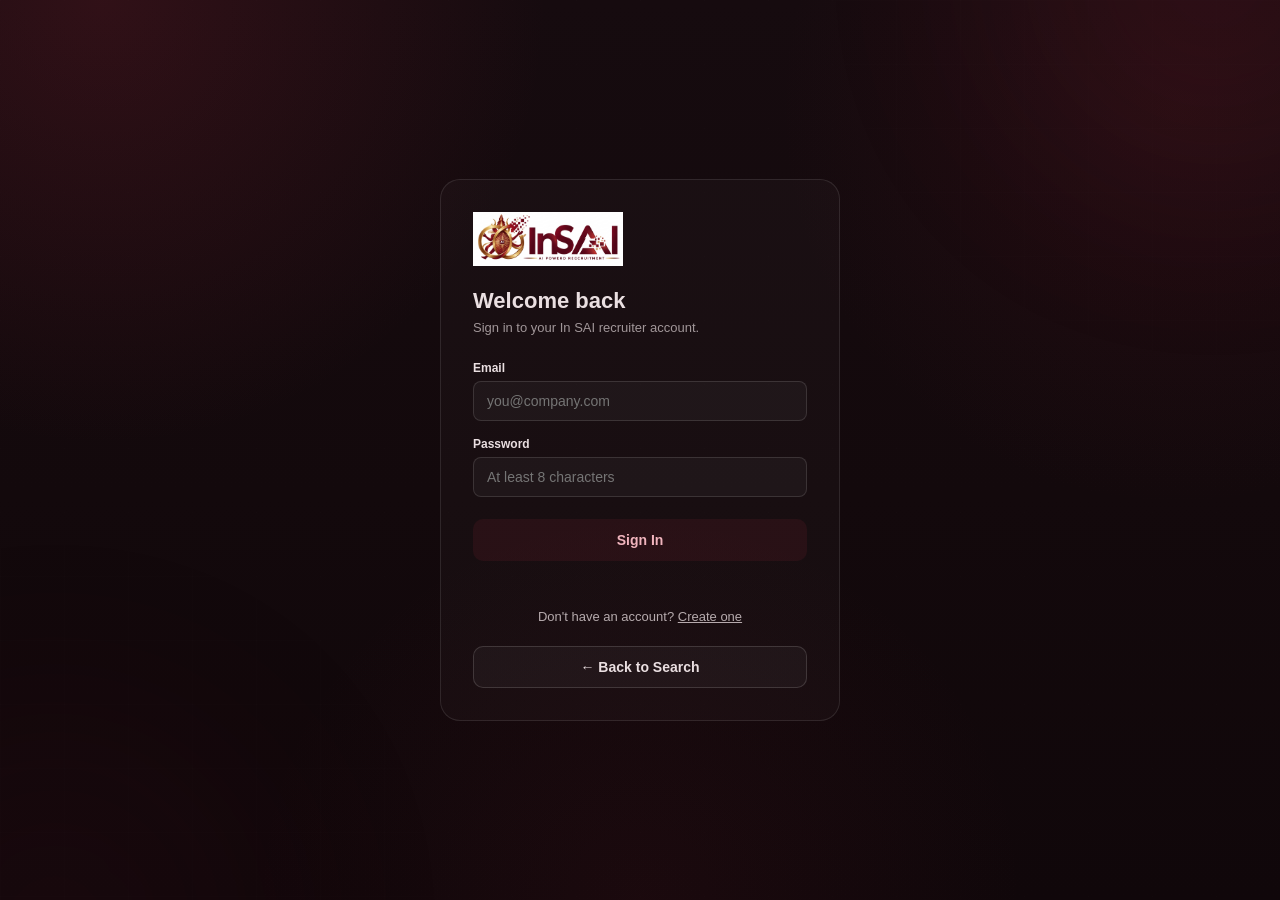
==== commit 7c5ac335: "Update auth card to use logo image Replaced brand elements with logo image in the auth card." ====
--- a/login.html
+++ b/login.html
@@ -206,11 +206,11 @@
         <div class="auth-card">
 
             <a class="auth-brand" href="/" title="Back to Search">
-                <div class="auth-brand-icon">✦</div>
-                <div>
-                    <div class="auth-brand-text-name">In SAI</div>
-                    <div class="auth-brand-text-subtitle">AI RECRUITER</div>
-                </div>
+                <img
+                    src="/in-sai-logo.png"
+                    alt="In SAI"
+                    style="display:block; width:150px; height:auto; object-fit:contain;"
+                >
             </a>
 
             <h1 id="authTitle">Welcome back</h1>
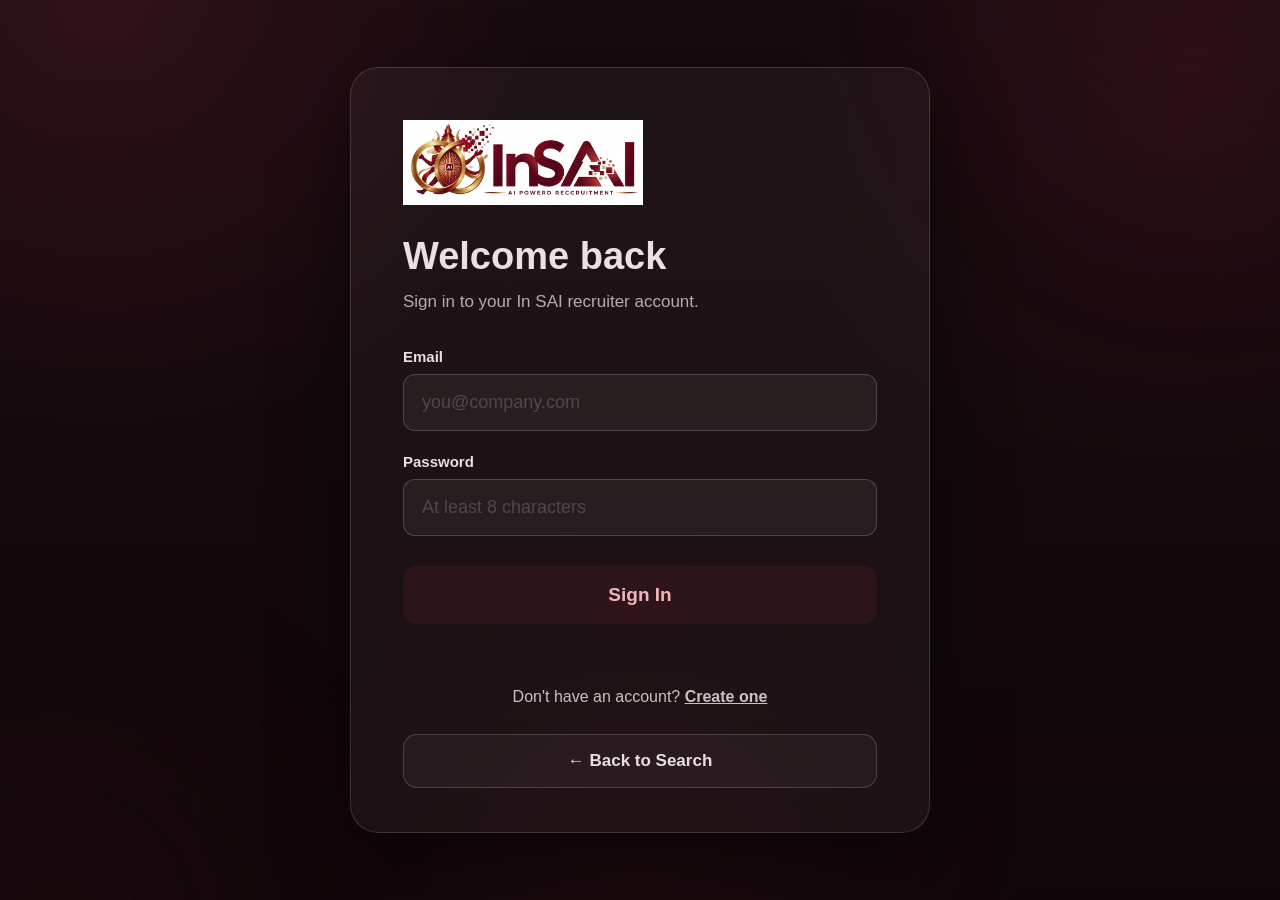
==== commit c184932b: "Update login.html" ====
--- a/login.html
+++ b/login.html
@@ -5,17 +5,11 @@
 
     <meta charset="UTF-8">
 
-    <meta
-        name="viewport"
-        content="width=device-width, initial-scale=1.0"
-    >
+    <meta name="viewport" content="width=device-width, initial-scale=1.0">
 
     <title>Sign In — In SAI</title>
 
-    <link
-        rel="stylesheet"
-        href="/style.css"
-    >
+    <link rel="stylesheet" href="/style.css">
 
     <style>
 
@@ -28,67 +22,79 @@
             display: flex;
             align-items: center;
             justify-content: center;
-            padding: 20px;
-        }
+            padding: 24px;
+        }
+
+        /* =====================================================
+           AUTH CARD — large and easy to read
+        ====================================================== */
 
         .auth-card {
             width: 100%;
-            max-width: 400px;
-            padding: 32px;
-            border-radius: 20px;
-            border: 1px solid rgba(255, 255, 255, 0.10);
-            background: rgba(255, 255, 255, 0.025);
+            max-width: 580px;
+            padding: 52px 52px 44px;
+            border-radius: 28px;
+            border: 1px solid rgba(255, 255, 255, 0.14);
+            background: rgba(255, 255, 255, 0.04);
+            box-shadow: 0 30px 80px rgba(0, 0, 0, 0.45);
         }
 
         .auth-card h1 {
-            margin: 0 0 6px;
-            font-size: 22px;
+            margin: 0 0 10px;
+            font-size: 38px;
+            line-height: 1.15;
         }
 
         .auth-card p.subtitle {
-            margin: 0 0 26px;
-            font-size: 13px;
-            opacity: 0.65;
+            margin: 0 0 34px;
+            font-size: 17px;
+            line-height: 1.5;
+            opacity: 0.75;
         }
 
         .auth-field {
-            margin-bottom: 16px;
+            margin-bottom: 22px;
         }
 
         .auth-field label {
             display: block;
-            margin-bottom: 6px;
-            font-size: 12px;
-            font-weight: 600;
+            margin-bottom: 9px;
+            font-size: 15px;
+            font-weight: 700;
         }
 
         .auth-field input {
             width: 100%;
             box-sizing: border-box;
-            padding: 11px 13px;
-            border-radius: 8px;
-            border: 1px solid rgba(255, 255, 255, 0.12);
-            background: rgba(255, 255, 255, 0.035);
+            padding: 17px 18px;
+            border-radius: 12px;
+            border: 1px solid rgba(255, 255, 255, 0.18);
+            background: rgba(255, 255, 255, 0.05);
             color: inherit;
             font-family: inherit;
-            font-size: 14px;
+            font-size: 18px;
             outline: none;
             cursor: text;
         }
 
+        .auth-field input::placeholder {
+            opacity: 0.5;
+        }
+
         .auth-field input:focus {
-            border-color: rgba(255, 255, 255, 0.28);
+            border-color: rgba(255, 255, 255, 0.45);
+            background: rgba(255, 255, 255, 0.07);
         }
 
         .auth-submit {
             width: 100%;
-            padding: 13px 18px;
+            padding: 18px 20px;
             border: none;
-            border-radius: 10px;
+            border-radius: 14px;
             font-weight: 700;
-            font-size: 14px;
+            font-size: 19px;
             cursor: pointer;
-            margin-top: 6px;
+            margin-top: 8px;
         }
 
         .auth-submit:disabled {
@@ -97,10 +103,10 @@
         }
 
         .auth-toggle {
-            margin-top: 18px;
+            margin-top: 26px;
             text-align: center;
-            font-size: 13px;
-            opacity: 0.75;
+            font-size: 16px;
+            opacity: 0.85;
         }
 
         .auth-toggle button {
@@ -109,14 +115,15 @@
             text-decoration: underline;
             cursor: pointer;
             font: inherit;
+            font-weight: 700;
             color: inherit;
             padding: 0;
         }
 
         .auth-status {
-            margin-top: 14px;
-            font-size: 12px;
-            min-height: 16px;
+            margin-top: 18px;
+            font-size: 15px;
+            min-height: 20px;
         }
 
         .auth-status.error {
@@ -131,34 +138,18 @@
             display: flex;
             align-items: center;
             gap: 10px;
-            margin-bottom: 22px;
+            margin-bottom: 30px;
             text-decoration: none;
             color: inherit;
             cursor: pointer;
         }
 
-        .auth-brand-icon {
-            width: 34px;
-            height: 34px;
-            border-radius: 9px;
-            display: flex;
-            align-items: center;
-            justify-content: center;
-            background: rgba(192, 74, 91, 0.9);
-            font-size: 16px;
-            flex-shrink: 0;
-        }
-
-        .auth-brand-text-name {
-            font-weight: 700;
-            font-size: 14px;
-            line-height: 1.2;
-        }
-
-        .auth-brand-text-subtitle {
-            font-size: 9px;
-            letter-spacing: 0.06em;
-            opacity: 0.6;
+        .auth-brand img {
+            display: block;
+            width: 240px;
+            max-width: 70%;
+            height: auto;
+            object-fit: contain;
         }
 
         .back-to-search {
@@ -168,12 +159,12 @@
             gap: 8px;
             width: 100%;
             box-sizing: border-box;
-            margin-top: 22px;
-            padding: 12px 18px;
-            border-radius: 10px;
-            border: 1px solid rgba(255, 255, 255, 0.14);
-            background: rgba(255, 255, 255, 0.035);
-            font-size: 14px;
+            margin-top: 28px;
+            padding: 16px 20px;
+            border-radius: 14px;
+            border: 1px solid rgba(255, 255, 255, 0.18);
+            background: rgba(255, 255, 255, 0.04);
+            font-size: 17px;
             font-weight: 600;
             text-decoration: none;
             color: inherit;
@@ -182,8 +173,29 @@
         }
 
         .back-to-search:hover {
-            background: rgba(255, 255, 255, 0.07);
-            border-color: rgba(255, 255, 255, 0.24);
+            background: rgba(255, 255, 255, 0.08);
+            border-color: rgba(255, 255, 255, 0.3);
+        }
+
+        @media (max-width: 600px) {
+
+            .auth-card {
+                padding: 32px 24px 28px;
+                border-radius: 22px;
+            }
+
+            .auth-card h1 {
+                font-size: 30px;
+            }
+
+            .auth-card p.subtitle {
+                font-size: 15px;
+            }
+
+            .auth-brand img {
+                width: 200px;
+            }
+
         }
 
     </style>
@@ -206,11 +218,7 @@
         <div class="auth-card">
 
             <a class="auth-brand" href="/" title="Back to Search">
-                <img
-                    src="/in-sai-logo.png"
-                    alt="In SAI"
-                    style="display:block; width:150px; height:auto; object-fit:contain;"
-                >
+                <img src="/in-sai-logo.png" alt="In SAI">
             </a>
 
             <h1 id="authTitle">Welcome back</h1>
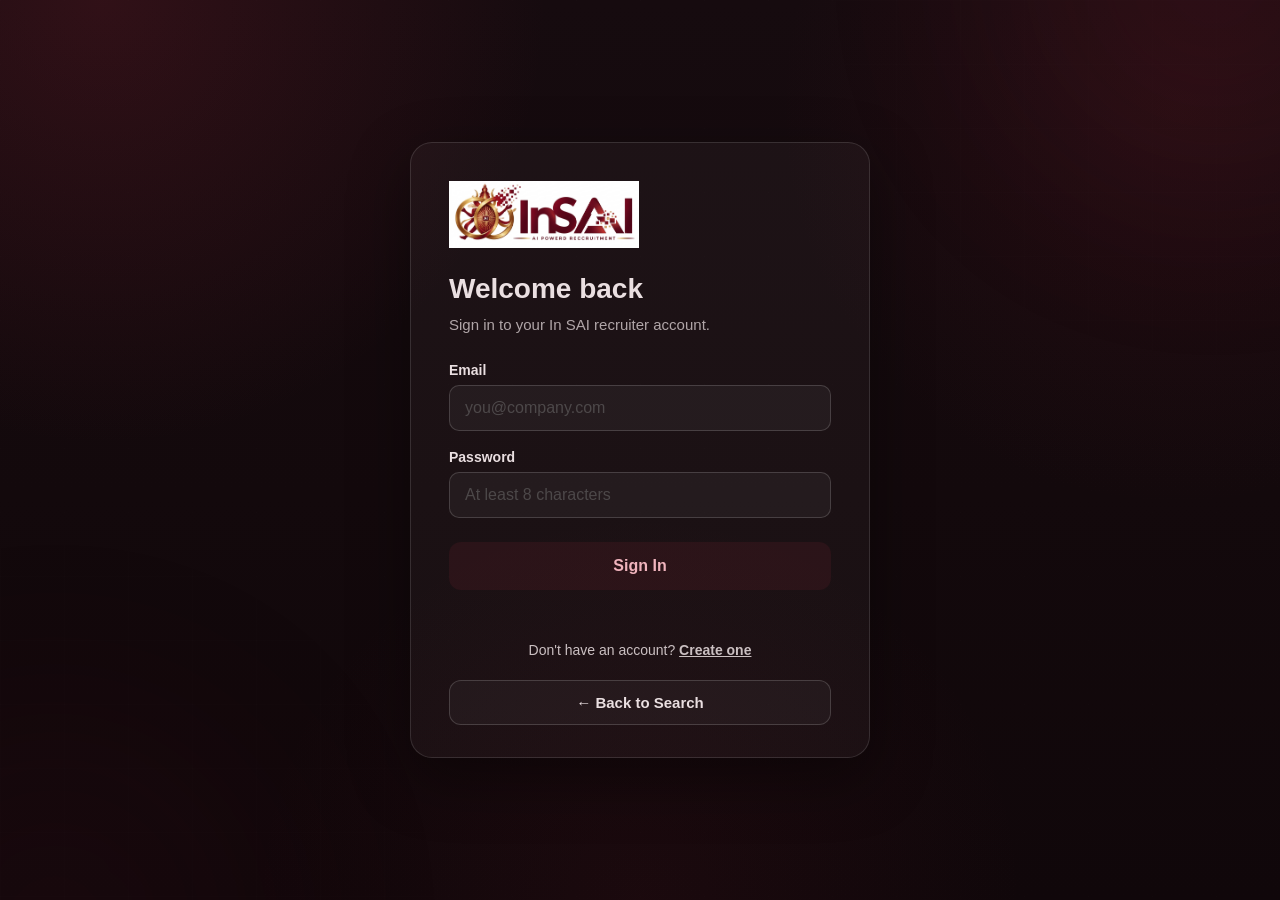
==== commit 1f1b2ee9: "Update login.html" ====
--- a/login.html
+++ b/login.html
@@ -22,57 +22,57 @@
             display: flex;
             align-items: center;
             justify-content: center;
-            padding: 24px;
+            padding: 20px;
         }
 
         /* =====================================================
-           AUTH CARD — large and easy to read
+           AUTH CARD — medium size
         ====================================================== */
 
         .auth-card {
             width: 100%;
-            max-width: 580px;
-            padding: 52px 52px 44px;
-            border-radius: 28px;
-            border: 1px solid rgba(255, 255, 255, 0.14);
-            background: rgba(255, 255, 255, 0.04);
-            box-shadow: 0 30px 80px rgba(0, 0, 0, 0.45);
+            max-width: 460px;
+            padding: 38px 38px 32px;
+            border-radius: 22px;
+            border: 1px solid rgba(255, 255, 255, 0.12);
+            background: rgba(255, 255, 255, 0.035);
+            box-shadow: 0 20px 60px rgba(0, 0, 0, 0.4);
         }
 
         .auth-card h1 {
-            margin: 0 0 10px;
-            font-size: 38px;
-            line-height: 1.15;
+            margin: 0 0 8px;
+            font-size: 28px;
+            line-height: 1.2;
         }
 
         .auth-card p.subtitle {
-            margin: 0 0 34px;
-            font-size: 17px;
+            margin: 0 0 26px;
+            font-size: 15px;
             line-height: 1.5;
-            opacity: 0.75;
+            opacity: 0.72;
         }
 
         .auth-field {
-            margin-bottom: 22px;
+            margin-bottom: 18px;
         }
 
         .auth-field label {
             display: block;
-            margin-bottom: 9px;
-            font-size: 15px;
-            font-weight: 700;
+            margin-bottom: 7px;
+            font-size: 14px;
+            font-weight: 600;
         }
 
         .auth-field input {
             width: 100%;
             box-sizing: border-box;
-            padding: 17px 18px;
-            border-radius: 12px;
-            border: 1px solid rgba(255, 255, 255, 0.18);
-            background: rgba(255, 255, 255, 0.05);
+            padding: 13px 15px;
+            border-radius: 10px;
+            border: 1px solid rgba(255, 255, 255, 0.16);
+            background: rgba(255, 255, 255, 0.045);
             color: inherit;
             font-family: inherit;
-            font-size: 18px;
+            font-size: 16px;
             outline: none;
             cursor: text;
         }
@@ -82,19 +82,19 @@
         }
 
         .auth-field input:focus {
-            border-color: rgba(255, 255, 255, 0.45);
-            background: rgba(255, 255, 255, 0.07);
+            border-color: rgba(255, 255, 255, 0.4);
+            background: rgba(255, 255, 255, 0.06);
         }
 
         .auth-submit {
             width: 100%;
-            padding: 18px 20px;
+            padding: 15px 18px;
             border: none;
-            border-radius: 14px;
+            border-radius: 12px;
             font-weight: 700;
-            font-size: 19px;
+            font-size: 16px;
             cursor: pointer;
-            margin-top: 8px;
+            margin-top: 6px;
         }
 
         .auth-submit:disabled {
@@ -103,9 +103,9 @@
         }
 
         .auth-toggle {
-            margin-top: 26px;
+            margin-top: 20px;
             text-align: center;
-            font-size: 16px;
+            font-size: 14px;
             opacity: 0.85;
         }
 
@@ -121,9 +121,9 @@
         }
 
         .auth-status {
-            margin-top: 18px;
-            font-size: 15px;
-            min-height: 20px;
+            margin-top: 14px;
+            font-size: 14px;
+            min-height: 18px;
         }
 
         .auth-status.error {
@@ -138,7 +138,7 @@
             display: flex;
             align-items: center;
             gap: 10px;
-            margin-bottom: 30px;
+            margin-bottom: 24px;
             text-decoration: none;
             color: inherit;
             cursor: pointer;
@@ -146,8 +146,8 @@
 
         .auth-brand img {
             display: block;
-            width: 240px;
-            max-width: 70%;
+            width: 190px;
+            max-width: 65%;
             height: auto;
             object-fit: contain;
         }
@@ -159,12 +159,12 @@
             gap: 8px;
             width: 100%;
             box-sizing: border-box;
-            margin-top: 28px;
-            padding: 16px 20px;
-            border-radius: 14px;
-            border: 1px solid rgba(255, 255, 255, 0.18);
-            background: rgba(255, 255, 255, 0.04);
-            font-size: 17px;
+            margin-top: 22px;
+            padding: 13px 18px;
+            border-radius: 12px;
+            border: 1px solid rgba(255, 255, 255, 0.16);
+            background: rgba(255, 255, 255, 0.035);
+            font-size: 15px;
             font-weight: 600;
             text-decoration: none;
             color: inherit;
@@ -173,27 +173,23 @@
         }
 
         .back-to-search:hover {
-            background: rgba(255, 255, 255, 0.08);
-            border-color: rgba(255, 255, 255, 0.3);
+            background: rgba(255, 255, 255, 0.07);
+            border-color: rgba(255, 255, 255, 0.26);
         }
 
         @media (max-width: 600px) {
 
             .auth-card {
-                padding: 32px 24px 28px;
-                border-radius: 22px;
+                padding: 28px 22px 24px;
+                border-radius: 18px;
             }
 
             .auth-card h1 {
-                font-size: 30px;
-            }
-
-            .auth-card p.subtitle {
-                font-size: 15px;
+                font-size: 25px;
             }
 
             .auth-brand img {
-                width: 200px;
+                width: 170px;
             }
 
         }
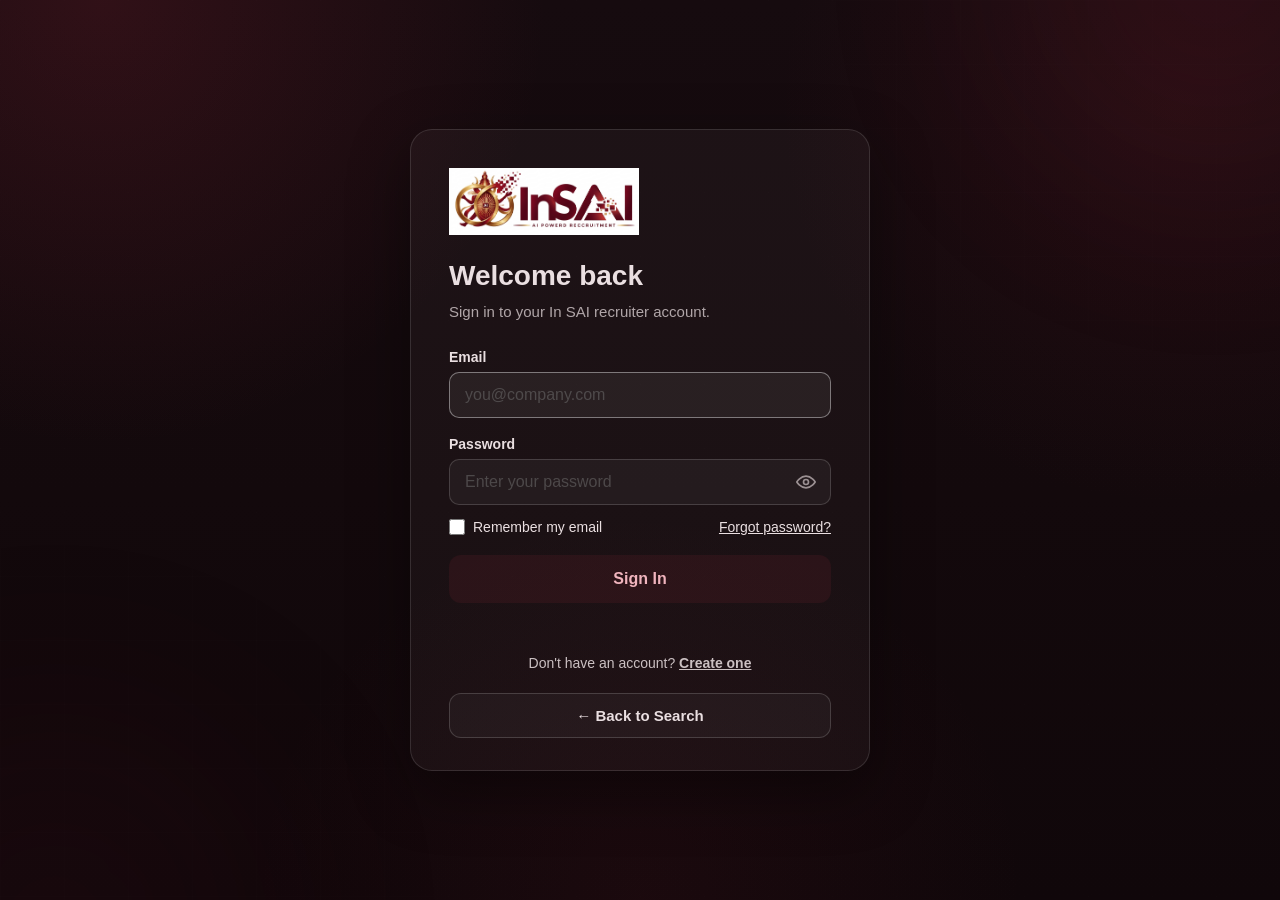
==== commit 1df8e0e7: "Refactor login.html and add password visibility toggle Refactor login.html to improve structure and " ====
--- a/login.html
+++ b/login.html
@@ -1,407 +1,414 @@
 <!DOCTYPE html>
 <html lang="en">
-
 <head>
-
-    <meta charset="UTF-8">
-
-    <meta name="viewport" content="width=device-width, initial-scale=1.0">
-
-    <title>Sign In — In SAI</title>
-
-    <link rel="stylesheet" href="/style.css">
-
-    <style>
-
-        body {
-            cursor: default;
-        }
-
-        .auth-wrapper {
-            min-height: 100vh;
-            display: flex;
-            align-items: center;
-            justify-content: center;
-            padding: 20px;
-        }
-
-        /* =====================================================
-           AUTH CARD — medium size
-        ====================================================== */
-
-        .auth-card {
-            width: 100%;
-            max-width: 460px;
-            padding: 38px 38px 32px;
-            border-radius: 22px;
-            border: 1px solid rgba(255, 255, 255, 0.12);
-            background: rgba(255, 255, 255, 0.035);
-            box-shadow: 0 20px 60px rgba(0, 0, 0, 0.4);
-        }
-
-        .auth-card h1 {
-            margin: 0 0 8px;
-            font-size: 28px;
-            line-height: 1.2;
-        }
-
-        .auth-card p.subtitle {
-            margin: 0 0 26px;
-            font-size: 15px;
-            line-height: 1.5;
-            opacity: 0.72;
-        }
-
-        .auth-field {
-            margin-bottom: 18px;
-        }
-
-        .auth-field label {
-            display: block;
-            margin-bottom: 7px;
-            font-size: 14px;
-            font-weight: 600;
-        }
-
-        .auth-field input {
-            width: 100%;
-            box-sizing: border-box;
-            padding: 13px 15px;
-            border-radius: 10px;
-            border: 1px solid rgba(255, 255, 255, 0.16);
-            background: rgba(255, 255, 255, 0.045);
-            color: inherit;
-            font-family: inherit;
-            font-size: 16px;
-            outline: none;
-            cursor: text;
-        }
-
-        .auth-field input::placeholder {
-            opacity: 0.5;
-        }
-
-        .auth-field input:focus {
-            border-color: rgba(255, 255, 255, 0.4);
-            background: rgba(255, 255, 255, 0.06);
-        }
-
-        .auth-submit {
-            width: 100%;
-            padding: 15px 18px;
-            border: none;
-            border-radius: 12px;
-            font-weight: 700;
-            font-size: 16px;
-            cursor: pointer;
-            margin-top: 6px;
-        }
-
-        .auth-submit:disabled {
-            opacity: 0.6;
-            cursor: default;
-        }
-
-        .auth-toggle {
-            margin-top: 20px;
-            text-align: center;
-            font-size: 14px;
-            opacity: 0.85;
-        }
-
-        .auth-toggle button {
-            background: none;
-            border: none;
-            text-decoration: underline;
-            cursor: pointer;
-            font: inherit;
-            font-weight: 700;
-            color: inherit;
-            padding: 0;
-        }
-
-        .auth-status {
-            margin-top: 14px;
-            font-size: 14px;
-            min-height: 18px;
-        }
-
-        .auth-status.error {
-            color: #e0838a;
-        }
-
-        .auth-status.success {
-            color: #7fd99a;
-        }
-
-        .auth-brand {
-            display: flex;
-            align-items: center;
-            gap: 10px;
-            margin-bottom: 24px;
-            text-decoration: none;
-            color: inherit;
-            cursor: pointer;
-        }
-
-        .auth-brand img {
-            display: block;
-            width: 190px;
-            max-width: 65%;
-            height: auto;
-            object-fit: contain;
-        }
-
-        .back-to-search {
-            display: flex;
-            align-items: center;
-            justify-content: center;
-            gap: 8px;
-            width: 100%;
-            box-sizing: border-box;
-            margin-top: 22px;
-            padding: 13px 18px;
-            border-radius: 12px;
-            border: 1px solid rgba(255, 255, 255, 0.16);
-            background: rgba(255, 255, 255, 0.035);
-            font-size: 15px;
-            font-weight: 600;
-            text-decoration: none;
-            color: inherit;
-            cursor: pointer;
-            transition: background 0.2s ease, border-color 0.2s ease;
-        }
-
-        .back-to-search:hover {
-            background: rgba(255, 255, 255, 0.07);
-            border-color: rgba(255, 255, 255, 0.26);
-        }
-
-        @media (max-width: 600px) {
-
-            .auth-card {
-                padding: 28px 22px 24px;
-                border-radius: 18px;
-            }
-
-            .auth-card h1 {
-                font-size: 25px;
-            }
-
-            .auth-brand img {
-                width: 170px;
-            }
-
-        }
-
-    </style>
-
+<meta charset="UTF-8">
+<meta name="viewport" content="width=device-width, initial-scale=1.0">
+<title>Sign In — In SAI</title>
+<link rel="stylesheet" href="/style.css">
+<style>
+body{cursor:default}
+.auth-wrapper{min-height:100vh;display:flex;align-items:center;justify-content:center;padding:20px}
+.auth-card{width:100%;max-width:460px;padding:38px 38px 32px;border-radius:22px;border:1px solid rgba(255,255,255,.12);background:rgba(255,255,255,.035);box-shadow:0 20px 60px rgba(0,0,0,.4)}
+.auth-card h1{margin:0 0 8px;font-size:28px;line-height:1.2}
+.auth-card p.subtitle{margin:0 0 26px;font-size:15px;line-height:1.5;opacity:.72}
+.auth-field{margin-bottom:18px}
+.auth-field label{display:block;margin-bottom:7px;font-size:14px;font-weight:600}
+.auth-field input[type=text],.auth-field input[type=email],.auth-field input[type=password]{width:100%;box-sizing:border-box;padding:13px 15px;border-radius:10px;border:1px solid rgba(255,255,255,.16);background:rgba(255,255,255,.045);color:inherit;font-family:inherit;font-size:16px;outline:none;cursor:text}
+.auth-field input::placeholder{opacity:.5}
+.auth-field input:focus{border-color:rgba(255,255,255,.4);background:rgba(255,255,255,.06)}
+.auth-field input.invalid{border-color:rgba(224,131,138,.75)}
+.password-wrap{position:relative}
+.password-wrap input{padding-right:48px!important}
+.toggle-pass{position:absolute;right:6px;top:50%;transform:translateY(-50%);width:38px;height:38px;display:flex;align-items:center;justify-content:center;background:none;border:none;color:inherit;opacity:.6;cursor:pointer;border-radius:8px}
+.toggle-pass:hover,.toggle-pass:focus-visible{opacity:1;background:rgba(255,255,255,.08)}
+.toggle-pass svg{width:20px;height:20px}
+.field-error{margin-top:6px;font-size:13px;color:#e0838a;min-height:0}
+.rules{list-style:none;margin:10px 0 0;padding:0;font-size:13px}
+.rules li{opacity:.65;margin-bottom:3px}
+.rules li:before{content:"○ "}
+.rules li.ok{opacity:1;color:#7fd99a}
+.rules li.ok:before{content:"✓ "}
+.row-between{display:flex;justify-content:space-between;align-items:center;gap:10px;margin:-4px 0 14px;font-size:14px}
+.remember{display:flex;align-items:center;gap:8px;cursor:pointer}
+.remember input{width:16px;height:16px;cursor:pointer}
+.link-button{background:none;border:none;text-decoration:underline;cursor:pointer;font:inherit;color:inherit;padding:0}
+.auth-submit{width:100%;padding:15px 18px;border:none;border-radius:12px;font-weight:700;font-size:16px;cursor:pointer;margin-top:6px}
+.auth-submit:disabled{opacity:.6;cursor:default}
+.auth-toggle{margin-top:20px;text-align:center;font-size:14px;opacity:.85}
+.auth-toggle button{background:none;border:none;text-decoration:underline;cursor:pointer;font:inherit;font-weight:700;color:inherit;padding:0}
+.auth-status{margin-top:14px;font-size:14px;min-height:18px;line-height:1.45}
+.auth-status.error{color:#e0838a}
+.auth-status.success{color:#7fd99a}
+.auth-status.info{opacity:.85}
+.auth-brand{display:flex;align-items:center;gap:10px;margin-bottom:24px;text-decoration:none;color:inherit;cursor:pointer}
+.auth-brand img{display:block;width:190px;max-width:65%;height:auto;object-fit:contain}
+.back-to-search{display:flex;align-items:center;justify-content:center;gap:8px;width:100%;box-sizing:border-box;margin-top:22px;padding:13px 18px;border-radius:12px;border:1px solid rgba(255,255,255,.16);background:rgba(255,255,255,.035);font-size:15px;font-weight:600;text-decoration:none;color:inherit;cursor:pointer;transition:background .2s,border-color .2s}
+.back-to-search:hover{background:rgba(255,255,255,.07);border-color:rgba(255,255,255,.26)}
+[hidden]{display:none!important}
+@media(max-width:600px){.auth-card{padding:28px 22px 24px;border-radius:18px}.auth-card h1{font-size:25px}.auth-brand img{width:170px}}
+</style>
 </head>
-
-
 <body>
 
-
-    <div class="background">
-        <div class="orb orb-one"></div>
-        <div class="orb orb-two"></div>
-        <div class="grid"></div>
-    </div>
-
-
-    <div class="auth-wrapper">
-
-        <div class="auth-card">
-
-            <a class="auth-brand" href="/" title="Back to Search">
-                <img src="/in-sai-logo.png" alt="In SAI">
-            </a>
-
-            <h1 id="authTitle">Welcome back</h1>
-
-            <p class="subtitle" id="authSubtitle">
-                Sign in to your In SAI recruiter account.
-            </p>
-
-
-            <div class="auth-field" id="nameFieldWrapper" style="display:none;">
-                <label for="nameInput">Your name</label>
-                <input id="nameInput" type="text" placeholder="Jane Recruiter">
-            </div>
-
-
-            <div class="auth-field">
-                <label for="emailInput">Email</label>
-                <input id="emailInput" type="email" placeholder="you@company.com">
-            </div>
-
-
-            <div class="auth-field">
-                <label for="passwordInput">Password</label>
-                <input id="passwordInput" type="password" placeholder="At least 8 characters">
-            </div>
-
-
-            <button type="button" class="auth-submit view-button" id="authSubmitButton">
-                Sign In
-            </button>
-
-
-            <div class="auth-status" id="authStatus"></div>
-
-
-            <div class="auth-toggle">
-
-                <span id="authToggleText">Don't have an account?</span>
-
-                <button type="button" id="authToggleButton">
-                    Create one
-                </button>
-
-            </div>
-
-
-            <a class="back-to-search" href="/">
-                ← Back to Search
-            </a>
-
-        </div>
-
-    </div>
-
-
-    <script>
-
-        const API_BASE_URL = "https://in-sai.onrender.com";
-        const AUTH_TOKEN_KEY = "insai_auth_token";
-
-        let mode = "login"; // or "register"
-
-        const authTitle = document.getElementById("authTitle");
-        const authSubtitle = document.getElementById("authSubtitle");
-        const nameFieldWrapper = document.getElementById("nameFieldWrapper");
-        const nameInput = document.getElementById("nameInput");
-        const emailInput = document.getElementById("emailInput");
-        const passwordInput = document.getElementById("passwordInput");
-        const submitButton = document.getElementById("authSubmitButton");
-        const statusEl = document.getElementById("authStatus");
-        const toggleText = document.getElementById("authToggleText");
-        const toggleButton = document.getElementById("authToggleButton");
-
-        // If already logged in, skip straight to the app.
-        if (localStorage.getItem(AUTH_TOKEN_KEY)) {
-            window.location.href = "/talent-pool.html";
-        }
-
-        function setMode(newMode) {
-
-            mode = newMode;
-            statusEl.textContent = "";
-            statusEl.className = "auth-status";
-
-            if (mode === "login") {
-
-                authTitle.textContent = "Welcome back";
-                authSubtitle.textContent = "Sign in to your In SAI recruiter account.";
-                nameFieldWrapper.style.display = "none";
-                submitButton.textContent = "Sign In";
-                toggleText.textContent = "Don't have an account?";
-                toggleButton.textContent = "Create one";
-
-            } else {
-
-                authTitle.textContent = "Create your account";
-                authSubtitle.textContent = "Each recruiter gets their own login and their own sending email.";
-                nameFieldWrapper.style.display = "block";
-                submitButton.textContent = "Create Account";
-                toggleText.textContent = "Already have an account?";
-                toggleButton.textContent = "Sign in";
-            }
-        }
-
-        toggleButton.addEventListener("click", () => {
-            setMode(mode === "login" ? "register" : "login");
-        });
-
-        async function submitAuth() {
-
-            const email = emailInput.value.trim();
-            const password = passwordInput.value;
-            const name = nameInput.value.trim();
-
-            if (!email || !password) {
-                statusEl.textContent = "Please enter your email and password.";
-                statusEl.className = "auth-status error";
-                return;
-            }
-
-            if (mode === "register" && !name) {
-                statusEl.textContent = "Please enter your name.";
-                statusEl.className = "auth-status error";
-                return;
-            }
-
-            submitButton.disabled = true;
-            submitButton.textContent = mode === "login" ? "Signing in..." : "Creating account...";
-            statusEl.textContent = "";
-            statusEl.className = "auth-status";
-
-            try {
-
-                const endpoint = mode === "login" ? "/auth/login" : "/auth/register";
-
-                const payload = mode === "login"
-                    ? { email, password }
-                    : { name, email, password };
-
-                const response = await fetch(`${API_BASE_URL}${endpoint}`, {
-                    method: "POST",
-                    headers: { "Content-Type": "application/json" },
-                    body: JSON.stringify(payload)
-                });
-
-                const data = await response.json();
-
-                if (!response.ok || data.status !== "success") {
-                    throw new Error(data.message || "Something went wrong.");
-                }
-
-                localStorage.setItem(AUTH_TOKEN_KEY, data.token);
-
-                statusEl.textContent = "✓ Success — redirecting...";
-                statusEl.className = "auth-status success";
-
-                window.location.href = "/talent-pool.html";
-
-            } catch (error) {
-
-                console.error("Auth error:", error);
-                statusEl.textContent = error.message || "Something went wrong.";
-                statusEl.className = "auth-status error";
-
-            } finally {
-
-                submitButton.disabled = false;
-                submitButton.textContent = mode === "login" ? "Sign In" : "Create Account";
-            }
-        }
-
-        submitButton.addEventListener("click", submitAuth);
-
-        [emailInput, passwordInput, nameInput].forEach(input => {
-            input.addEventListener("keydown", event => {
-                if (event.key === "Enter") {
-                    event.preventDefault();
-                    submitAuth();
-                }
-            });
-        });
-
-        setMode("login");
-
-    </script>
-
+<div class="background"><div class="orb orb-one"></div><div class="orb orb-two"></div><div class="grid"></div></div>
+
+<div class="auth-wrapper">
+<div class="auth-card">
+
+<a class="auth-brand" href="/" title="Back to Search"><img src="/in-sai-logo.png" alt="In SAI"></a>
+
+<h1 id="authTitle">Welcome back</h1>
+<p class="subtitle" id="authSubtitle">Sign in to your In SAI recruiter account.</p>
+
+<form id="authForm" novalidate>
+
+<div class="auth-field" id="nameField" hidden>
+<label for="nameInput">Your name</label>
+<input id="nameInput" type="text" autocomplete="name" placeholder="Jane Recruiter">
+<div class="field-error" id="nameError"></div>
+</div>
+
+<div class="auth-field" id="emailField">
+<label for="emailInput">Email</label>
+<input id="emailInput" type="email" autocomplete="email" placeholder="you@company.com">
+<div class="field-error" id="emailError"></div>
+</div>
+
+<div class="auth-field" id="passwordField">
+<label for="passwordInput" id="passwordLabel">Password</label>
+<div class="password-wrap">
+<input id="passwordInput" type="password" autocomplete="current-password" placeholder="Enter your password">
+<button type="button" class="toggle-pass" data-target="passwordInput" aria-label="Show password"></button>
+</div>
+<div class="field-error" id="passwordError"></div>
+<ul class="rules" id="rules" hidden>
+<li id="ruleLength">At least 8 characters</li>
+<li id="ruleMix">At least one letter and one number</li>
+<li id="ruleCommon">Not a common password</li>
+</ul>
+</div>
+
+<div class="auth-field" id="confirmField" hidden>
+<label for="confirmInput">Confirm password</label>
+<div class="password-wrap">
+<input id="confirmInput" type="password" autocomplete="new-password" placeholder="Re-enter your password">
+<button type="button" class="toggle-pass" data-target="confirmInput" aria-label="Show password"></button>
+</div>
+<div class="field-error" id="confirmError"></div>
+</div>
+
+<div class="row-between" id="loginExtras">
+<label class="remember"><input type="checkbox" id="rememberInput"> Remember my email</label>
+<button type="button" class="link-button" id="forgotButton">Forgot password?</button>
+</div>
+
+<button type="submit" class="auth-submit view-button" id="authSubmitButton">Sign In</button>
+
+</form>
+
+<div class="auth-status" id="authStatus" role="status" aria-live="polite"></div>
+
+<div class="auth-toggle">
+<span id="authToggleText">Don't have an account?</span>
+<button type="button" id="authToggleButton">Create one</button>
+</div>
+
+<a class="back-to-search" href="/">← Back to Search</a>
+
+</div>
+</div>
+
+<script>
+const API_BASE_URL = "https://in-sai.onrender.com";
+const AUTH_TOKEN_KEY = "insai_auth_token";
+const REMEMBER_EMAIL_KEY = "insai_remembered_email";
+const APP_URL = "/talent-pool.html";
+const COMMON_PASSWORDS = ["password","password1","password123","12345678","123456789","1234567890","qwerty123","qwertyuiop","iloveyou","admin123","welcome1","welcome123","letmein123","abc12345","11111111","passw0rd","p@ssword","p@ssw0rd","1q2w3e4r"];
+
+const EYE = '<svg viewBox="0 0 24 24" fill="none" stroke="currentColor" stroke-width="2" stroke-linecap="round" stroke-linejoin="round"><path d="M1 12s4-7 11-7 11 7 11 7-4 7-11 7S1 12 1 12z"/><circle cx="12" cy="12" r="3"/></svg>';
+const EYE_OFF = '<svg viewBox="0 0 24 24" fill="none" stroke="currentColor" stroke-width="2" stroke-linecap="round" stroke-linejoin="round"><path d="M17.94 17.94A10.9 10.9 0 0112 19c-7 0-11-7-11-7a19.8 19.8 0 015.06-5.94M9.9 4.24A10.9 10.9 0 0112 4c7 0 11 7 11 7a19.9 19.9 0 01-3.17 4.19M14.12 14.12a3 3 0 11-4.24-4.24"/><path d="M1 1l22 22"/></svg>';
+
+const $ = id => document.getElementById(id);
+const form = $("authForm"), nameInput = $("nameInput"), emailInput = $("emailInput"),
+      passwordInput = $("passwordInput"), confirmInput = $("confirmInput"),
+      rememberInput = $("rememberInput"), submitButton = $("authSubmitButton"),
+      statusEl = $("authStatus");
+
+let mode = "login";
+let busy = false;
+let lockTimer = null;
+let resetToken = "";
+
+/* ---------- helpers ---------- */
+
+function showStatus(text, type) {
+  statusEl.textContent = text || "";
+  statusEl.className = "auth-status" + (type ? " " + type : "");
+}
+
+function setFieldError(field, message) {
+  const el = $(field + "Error"), input = $(field + "Input");
+  if (el) el.textContent = message || "";
+  if (input) input.classList.toggle("invalid", !!message);
+}
+
+function clearErrors() {
+  ["name", "email", "password", "confirm"].forEach(f => setFieldError(f, ""));
+  showStatus("");
+}
+
+function validEmail(v) { return /^[^\s@]+@[^\s@]+\.[^\s@]{2,}$/.test(v); }
+
+function passwordChecks(pw) {
+  return {
+    length: pw.length >= 8,
+    mix: /[A-Za-z]/.test(pw) && /\d/.test(pw),
+    common: pw.length > 0 && !COMMON_PASSWORDS.includes(pw.toLowerCase())
+  };
+}
+
+function updateRules() {
+  const c = passwordChecks(passwordInput.value);
+  $("ruleLength").classList.toggle("ok", c.length);
+  $("ruleMix").classList.toggle("ok", c.mix);
+  $("ruleCommon").classList.toggle("ok", c.common);
+}
+
+function firstPasswordProblem(pw) {
+  const c = passwordChecks(pw);
+  if (!c.length) return "Password must be at least 8 characters.";
+  if (!c.mix) return "Password must include at least one letter and one number.";
+  if (!c.common) return "That password is too common. Please choose a less predictable one.";
+  return "";
+}
+
+/* ---------- show / hide password ---------- */
+
+document.querySelectorAll(".toggle-pass").forEach(btn => {
+  btn.innerHTML = EYE;
+  btn.addEventListener("click", () => {
+    const input = $(btn.dataset.target);
+    const show = input.type === "password";
+    input.type = show ? "text" : "password";
+    btn.innerHTML = show ? EYE_OFF : EYE;
+    btn.setAttribute("aria-label", show ? "Hide password" : "Show password");
+    input.focus();
+  });
+});
+
+/* ---------- modes ---------- */
+
+function setMode(newMode) {
+  mode = newMode;
+  clearErrors();
+  stopLockCountdown();
+  passwordInput.value = "";
+  confirmInput.value = "";
+  passwordInput.type = confirmInput.type = "password";
+  document.querySelectorAll(".toggle-pass").forEach(b => { b.innerHTML = EYE; b.setAttribute("aria-label", "Show password"); });
+
+  const show = (id, on) => { $(id).hidden = !on; };
+  const m = {
+    login:    { title: "Welcome back", sub: "Sign in to your In SAI recruiter account.", btn: "Sign In", tText: "Don't have an account?", tBtn: "Create one", pLabel: "Password", pPlace: "Enter your password", auto: "current-password" },
+    register: { title: "Create your account", sub: "Each recruiter gets their own login and their own sending email.", btn: "Create Account", tText: "Already have an account?", tBtn: "Sign in", pLabel: "Password", pPlace: "Choose a password", auto: "new-password" },
+    forgot:   { title: "Reset your password", sub: "Enter your email and we'll send you a link to choose a new password.", btn: "Send Reset Link", tText: "Remembered it?", tBtn: "Back to sign in", pLabel: "Password", pPlace: "", auto: "current-password" },
+    reset:    { title: "Choose a new password", sub: "Pick a new password for your account.", btn: "Reset Password", tText: "", tBtn: "Back to sign in", pLabel: "New password", pPlace: "Choose a new password", auto: "new-password" }
+  }[mode];
+
+  $("authTitle").textContent = m.title;
+  $("authSubtitle").textContent = m.sub;
+  submitButton.textContent = m.btn;
+  $("authToggleText").textContent = m.tText;
+  $("authToggleButton").textContent = m.tBtn;
+  $("passwordLabel").textContent = m.pLabel;
+  passwordInput.placeholder = m.pPlace;
+  passwordInput.autocomplete = m.auto;
+
+  show("nameField", mode === "register");
+  show("emailField", mode !== "reset");
+  show("passwordField", mode !== "forgot");
+  show("confirmField", mode === "register" || mode === "reset");
+  show("rules", mode === "register" || mode === "reset");
+  show("loginExtras", mode === "login");
+  updateRules();
+
+  const first = mode === "register" ? nameInput : mode === "reset" ? passwordInput : emailInput;
+  setTimeout(() => first.focus(), 0);
+}
+
+$("authToggleButton").addEventListener("click", () => {
+  setMode(mode === "login" ? "register" : "login");
+});
+$("forgotButton").addEventListener("click", () => {
+  const typed = emailInput.value;
+  setMode("forgot");
+  emailInput.value = typed;
+});
+passwordInput.addEventListener("input", () => { if (!$("rules").hidden) updateRules(); setFieldError("password", ""); });
+[nameInput, emailInput, confirmInput].forEach(el => el.addEventListener("input", () => setFieldError(el.id.replace("Input", ""), "")));
+
+/* ---------- lock countdown ---------- */
+
+function stopLockCountdown() {
+  if (lockTimer) { clearInterval(lockTimer); lockTimer = null; }
+  if (!busy) submitButton.disabled = false;
+}
+
+function startLockCountdown(seconds) {
+  stopLockCountdown();
+  let left = Math.max(1, Math.round(seconds));
+  const tick = () => {
+    if (left <= 0) {
+      stopLockCountdown();
+      showStatus("You can try signing in again now.", "info");
+      return;
+    }
+    const mm = String(Math.floor(left / 60)).padStart(2, "0"), ss = String(left % 60).padStart(2, "0");
+    showStatus("Too many wrong attempts. Account locked — try again in " + mm + ":" + ss + ", or use “Forgot password?”.", "error");
+    left -= 1;
+  };
+  submitButton.disabled = true;
+  tick();
+  lockTimer = setInterval(tick, 1000);
+}
+
+/* ---------- API ---------- */
+
+async function callApi(path, options, timeoutMs) {
+  const controller = new AbortController();
+  const timer = setTimeout(() => controller.abort(), timeoutMs || 90000);
+  try {
+    return await fetch(API_BASE_URL + path, { ...options, signal: controller.signal });
+  } finally {
+    clearTimeout(timer);
+  }
+}
+
+function postJson(path, body) {
+  return callApi(path, { method: "POST", headers: { "Content-Type": "application/json" }, body: JSON.stringify(body) });
+}
+
+/* ---------- submit ---------- */
+
+form.addEventListener("submit", event => { event.preventDefault(); submitAuth(); });
+
+async function submitAuth() {
+  if (busy || submitButton.disabled) return;
+  clearErrors();
+
+  const name = nameInput.value.trim(), email = emailInput.value.trim(), password = passwordInput.value;
+
+  // ----- client-side checks -----
+  let ok = true;
+  if (mode === "register" && !name) { setFieldError("name", "Please enter your name."); ok = false; }
+  if (mode !== "reset") {
+    if (!email) { setFieldError("email", "Please enter your email."); ok = false; }
+    else if (!validEmail(email)) { setFieldError("email", "That doesn't look like a valid email."); ok = false; }
+  }
+  if (mode === "login" && !password) { setFieldError("password", "Please enter your password."); ok = false; }
+  if (mode === "register" || mode === "reset") {
+    const problem = firstPasswordProblem(password);
+    if (problem) { setFieldError("password", problem); ok = false; }
+    else if (confirmInput.value !== password) { setFieldError("confirm", "Passwords don't match."); ok = false; }
+  }
+  if (!ok) return;
+
+  // ----- request -----
+  busy = true;
+  submitButton.disabled = true;
+  const label = submitButton.textContent;
+  submitButton.textContent = { login: "Signing in...", register: "Creating account...", forgot: "Sending...", reset: "Updating..." }[mode];
+  const wakeTimer = setTimeout(() => showStatus("The server is waking up — the first request can take up to a minute. Please wait…", "info"), 4000);
+
+  try {
+    let path, payload;
+    if (mode === "login") { path = "/auth/login"; payload = { email, password }; }
+    else if (mode === "register") { path = "/auth/register"; payload = { name, email, password }; }
+    else if (mode === "forgot") { path = "/auth/forgot-password"; payload = { email, page_url: location.origin + location.pathname }; }
+    else { path = "/auth/reset-password"; payload = { token: resetToken, new_password: password }; }
+
+    const response = await postJson(path, payload);
+    const data = await response.json().catch(() => ({}));
+
+    if (!response.ok || data.status !== "success") {
+      if (data.locked) { startLockCountdown(data.retry_after_seconds || 900); return; }
+      throw new Error(data.message || "Something went wrong. Please try again.");
+    }
+
+    if (mode === "forgot") { showStatus(data.message, "success"); return; }
+
+    if (mode === "reset") {
+      history.replaceState(null, "", location.pathname);
+      resetToken = "";
+      setMode("login");
+      emailInput.value = localStorage.getItem(REMEMBER_EMAIL_KEY) || "";
+      showStatus(data.message || "Password updated. You can now sign in.", "success");
+      return;
+    }
+
+    if (mode === "login") {
+      if (rememberInput.checked) localStorage.setItem(REMEMBER_EMAIL_KEY, email);
+      else localStorage.removeItem(REMEMBER_EMAIL_KEY);
+    }
+
+    localStorage.setItem(AUTH_TOKEN_KEY, data.token);
+    showStatus("✓ Success — redirecting...", "success");
+    window.location.href = APP_URL;
+
+  } catch (error) {
+    console.error("Auth error:", error);
+    if (error.name === "AbortError") showStatus("The server took too long to respond. Please try again.", "error");
+    else if (error instanceof TypeError) showStatus("Could not reach the server. Check your internet connection and try again.", "error");
+    else showStatus(error.message || "Something went wrong.", "error");
+  } finally {
+    clearTimeout(wakeTimer);
+    busy = false;
+    submitButton.textContent = label;
+    if (!lockTimer) submitButton.disabled = false;
+    if (statusEl.classList.contains("info") && statusEl.textContent.startsWith("The server is waking")) showStatus("");
+  }
+}
+
+/* ---------- startup ---------- */
+
+async function checkExistingSession() {
+  const params = new URLSearchParams(location.search);
+
+  if (params.get("expired")) {
+    localStorage.removeItem(AUTH_TOKEN_KEY);
+    history.replaceState(null, "", location.pathname);
+    showStatus("Your session has expired. Please sign in again.", "info");
+    return;
+  }
+
+  const token = localStorage.getItem(AUTH_TOKEN_KEY);
+  if (!token) return;
+
+  showStatus("Checking your session…", "info");
+  try {
+    const response = await callApi("/auth/me", { headers: { Authorization: "Bearer " + token } }, 60000);
+    if (response.ok) { window.location.href = APP_URL; return; }
+    if (response.status === 401) {
+      localStorage.removeItem(AUTH_TOKEN_KEY);
+      showStatus("Your session has expired. Please sign in again.", "info");
+      return;
+    }
+  } catch (e) { /* fall through to the normal login form */ }
+  showStatus("");
+}
+
+const savedEmail = localStorage.getItem(REMEMBER_EMAIL_KEY);
+if (savedEmail) { emailInput.value = savedEmail; rememberInput.checked = true; }
+
+const urlToken = new URLSearchParams(location.search).get("reset_token");
+if (urlToken) {
+  resetToken = urlToken;
+  setMode("reset");
+} else {
+  setMode("login");
+  checkExistingSession();
+}
+</script>
 
 </body>
-
 </html>
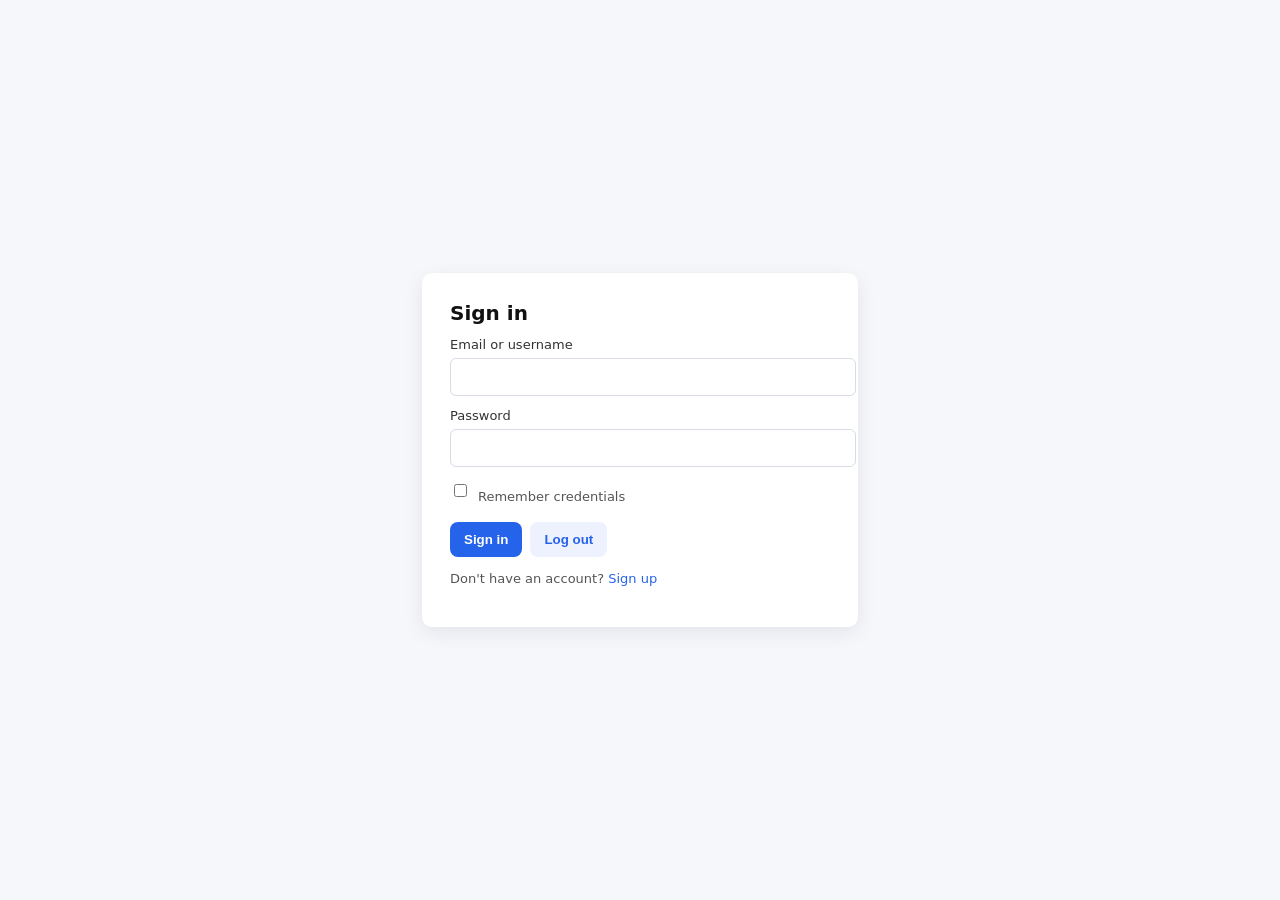
==== commit d7ea4da9: "Revamp login.html with new design and functionality Refactor login page structure and styles for imp" ====
--- a/login.html
+++ b/login.html
@@ -1,414 +1,340 @@
-<!DOCTYPE html>
+<!doctype html>
 <html lang="en">
 <head>
-<meta charset="UTF-8">
-<meta name="viewport" content="width=device-width, initial-scale=1.0">
-<title>Sign In — In SAI</title>
-<link rel="stylesheet" href="/style.css">
-<style>
-body{cursor:default}
-.auth-wrapper{min-height:100vh;display:flex;align-items:center;justify-content:center;padding:20px}
-.auth-card{width:100%;max-width:460px;padding:38px 38px 32px;border-radius:22px;border:1px solid rgba(255,255,255,.12);background:rgba(255,255,255,.035);box-shadow:0 20px 60px rgba(0,0,0,.4)}
-.auth-card h1{margin:0 0 8px;font-size:28px;line-height:1.2}
-.auth-card p.subtitle{margin:0 0 26px;font-size:15px;line-height:1.5;opacity:.72}
-.auth-field{margin-bottom:18px}
-.auth-field label{display:block;margin-bottom:7px;font-size:14px;font-weight:600}
-.auth-field input[type=text],.auth-field input[type=email],.auth-field input[type=password]{width:100%;box-sizing:border-box;padding:13px 15px;border-radius:10px;border:1px solid rgba(255,255,255,.16);background:rgba(255,255,255,.045);color:inherit;font-family:inherit;font-size:16px;outline:none;cursor:text}
-.auth-field input::placeholder{opacity:.5}
-.auth-field input:focus{border-color:rgba(255,255,255,.4);background:rgba(255,255,255,.06)}
-.auth-field input.invalid{border-color:rgba(224,131,138,.75)}
-.password-wrap{position:relative}
-.password-wrap input{padding-right:48px!important}
-.toggle-pass{position:absolute;right:6px;top:50%;transform:translateY(-50%);width:38px;height:38px;display:flex;align-items:center;justify-content:center;background:none;border:none;color:inherit;opacity:.6;cursor:pointer;border-radius:8px}
-.toggle-pass:hover,.toggle-pass:focus-visible{opacity:1;background:rgba(255,255,255,.08)}
-.toggle-pass svg{width:20px;height:20px}
-.field-error{margin-top:6px;font-size:13px;color:#e0838a;min-height:0}
-.rules{list-style:none;margin:10px 0 0;padding:0;font-size:13px}
-.rules li{opacity:.65;margin-bottom:3px}
-.rules li:before{content:"○ "}
-.rules li.ok{opacity:1;color:#7fd99a}
-.rules li.ok:before{content:"✓ "}
-.row-between{display:flex;justify-content:space-between;align-items:center;gap:10px;margin:-4px 0 14px;font-size:14px}
-.remember{display:flex;align-items:center;gap:8px;cursor:pointer}
-.remember input{width:16px;height:16px;cursor:pointer}
-.link-button{background:none;border:none;text-decoration:underline;cursor:pointer;font:inherit;color:inherit;padding:0}
-.auth-submit{width:100%;padding:15px 18px;border:none;border-radius:12px;font-weight:700;font-size:16px;cursor:pointer;margin-top:6px}
-.auth-submit:disabled{opacity:.6;cursor:default}
-.auth-toggle{margin-top:20px;text-align:center;font-size:14px;opacity:.85}
-.auth-toggle button{background:none;border:none;text-decoration:underline;cursor:pointer;font:inherit;font-weight:700;color:inherit;padding:0}
-.auth-status{margin-top:14px;font-size:14px;min-height:18px;line-height:1.45}
-.auth-status.error{color:#e0838a}
-.auth-status.success{color:#7fd99a}
-.auth-status.info{opacity:.85}
-.auth-brand{display:flex;align-items:center;gap:10px;margin-bottom:24px;text-decoration:none;color:inherit;cursor:pointer}
-.auth-brand img{display:block;width:190px;max-width:65%;height:auto;object-fit:contain}
-.back-to-search{display:flex;align-items:center;justify-content:center;gap:8px;width:100%;box-sizing:border-box;margin-top:22px;padding:13px 18px;border-radius:12px;border:1px solid rgba(255,255,255,.16);background:rgba(255,255,255,.035);font-size:15px;font-weight:600;text-decoration:none;color:inherit;cursor:pointer;transition:background .2s,border-color .2s}
-.back-to-search:hover{background:rgba(255,255,255,.07);border-color:rgba(255,255,255,.26)}
-[hidden]{display:none!important}
-@media(max-width:600px){.auth-card{padding:28px 22px 24px;border-radius:18px}.auth-card h1{font-size:25px}.auth-brand img{width:170px}}
-</style>
+  <meta charset="utf-8" />
+  <meta name="viewport" content="width=device-width,initial-scale=1" />
+  <title>Login</title>
+  <style>
+    body { font-family: system-ui, -apple-system, "Segoe UI", Roboto, "Helvetica Neue", Arial; background:#f6f7fb; color:#111; display:flex; align-items:center; justify-content:center; height:100vh; margin:0; }
+    .card { background:#fff; padding:28px; border-radius:10px; box-shadow:0 6px 20px rgba(20,20,40,0.08); width:380px; }
+    h1 { margin:0 0 12px 0; font-size:20px; }
+    label { display:block; margin-top:12px; font-size:13px; color:#333; }
+    input[type="text"], input[type="password"] { width:100%; padding:10px 12px; margin-top:6px; border:1px solid #d9dbe6; border-radius:6px; font-size:14px; }
+    .row { display:flex; align-items:center; justify-content:space-between; margin-top:14px; }
+    .actions { margin-top:18px; display:flex; gap:8px; }
+    button { padding:10px 14px; border-radius:8px; border:0; cursor:pointer; font-weight:600; }
+    button.primary { background:#2563eb; color:#fff; }
+    button.ghost { background:#eef2ff; color:#2563eb; }
+    #login-error { color:#b91c1c; margin-top:12px; display:none; font-size:13px; white-space:pre-wrap; }
+    .small { font-size:13px; color:#555; }
+    .remember { display:flex; align-items:center; gap:8px; margin-top:10px; }
+    a { color:#2563eb; text-decoration:none; }
+    .spinner { display:inline-block; width:16px; height:16px; border:2px solid rgba(0,0,0,0.08); border-top-color:#2563eb; border-radius:50%; animation:spin 1s linear infinite; vertical-align:middle; margin-left:8px; }
+    @keyframes spin { to { transform:rotate(360deg); } }
+  </style>
 </head>
 <body>
-
-<div class="background"><div class="orb orb-one"></div><div class="orb orb-two"></div><div class="grid"></div></div>
-
-<div class="auth-wrapper">
-<div class="auth-card">
-
-<a class="auth-brand" href="/" title="Back to Search"><img src="/in-sai-logo.png" alt="In SAI"></a>
-
-<h1 id="authTitle">Welcome back</h1>
-<p class="subtitle" id="authSubtitle">Sign in to your In SAI recruiter account.</p>
-
-<form id="authForm" novalidate>
-
-<div class="auth-field" id="nameField" hidden>
-<label for="nameInput">Your name</label>
-<input id="nameInput" type="text" autocomplete="name" placeholder="Jane Recruiter">
-<div class="field-error" id="nameError"></div>
-</div>
-
-<div class="auth-field" id="emailField">
-<label for="emailInput">Email</label>
-<input id="emailInput" type="email" autocomplete="email" placeholder="you@company.com">
-<div class="field-error" id="emailError"></div>
-</div>
-
-<div class="auth-field" id="passwordField">
-<label for="passwordInput" id="passwordLabel">Password</label>
-<div class="password-wrap">
-<input id="passwordInput" type="password" autocomplete="current-password" placeholder="Enter your password">
-<button type="button" class="toggle-pass" data-target="passwordInput" aria-label="Show password"></button>
-</div>
-<div class="field-error" id="passwordError"></div>
-<ul class="rules" id="rules" hidden>
-<li id="ruleLength">At least 8 characters</li>
-<li id="ruleMix">At least one letter and one number</li>
-<li id="ruleCommon">Not a common password</li>
-</ul>
-</div>
-
-<div class="auth-field" id="confirmField" hidden>
-<label for="confirmInput">Confirm password</label>
-<div class="password-wrap">
-<input id="confirmInput" type="password" autocomplete="new-password" placeholder="Re-enter your password">
-<button type="button" class="toggle-pass" data-target="confirmInput" aria-label="Show password"></button>
-</div>
-<div class="field-error" id="confirmError"></div>
-</div>
-
-<div class="row-between" id="loginExtras">
-<label class="remember"><input type="checkbox" id="rememberInput"> Remember my email</label>
-<button type="button" class="link-button" id="forgotButton">Forgot password?</button>
-</div>
-
-<button type="submit" class="auth-submit view-button" id="authSubmitButton">Sign In</button>
-
-</form>
-
-<div class="auth-status" id="authStatus" role="status" aria-live="polite"></div>
-
-<div class="auth-toggle">
-<span id="authToggleText">Don't have an account?</span>
-<button type="button" id="authToggleButton">Create one</button>
-</div>
-
-<a class="back-to-search" href="/">← Back to Search</a>
-
-</div>
-</div>
-
-<script>
-const API_BASE_URL = "https://in-sai.onrender.com";
-const AUTH_TOKEN_KEY = "insai_auth_token";
-const REMEMBER_EMAIL_KEY = "insai_remembered_email";
-const APP_URL = "/talent-pool.html";
-const COMMON_PASSWORDS = ["password","password1","password123","12345678","123456789","1234567890","qwerty123","qwertyuiop","iloveyou","admin123","welcome1","welcome123","letmein123","abc12345","11111111","passw0rd","p@ssword","p@ssw0rd","1q2w3e4r"];
-
-const EYE = '<svg viewBox="0 0 24 24" fill="none" stroke="currentColor" stroke-width="2" stroke-linecap="round" stroke-linejoin="round"><path d="M1 12s4-7 11-7 11 7 11 7-4 7-11 7S1 12 1 12z"/><circle cx="12" cy="12" r="3"/></svg>';
-const EYE_OFF = '<svg viewBox="0 0 24 24" fill="none" stroke="currentColor" stroke-width="2" stroke-linecap="round" stroke-linejoin="round"><path d="M17.94 17.94A10.9 10.9 0 0112 19c-7 0-11-7-11-7a19.8 19.8 0 015.06-5.94M9.9 4.24A10.9 10.9 0 0112 4c7 0 11 7 11 7a19.9 19.9 0 01-3.17 4.19M14.12 14.12a3 3 0 11-4.24-4.24"/><path d="M1 1l22 22"/></svg>';
-
-const $ = id => document.getElementById(id);
-const form = $("authForm"), nameInput = $("nameInput"), emailInput = $("emailInput"),
-      passwordInput = $("passwordInput"), confirmInput = $("confirmInput"),
-      rememberInput = $("rememberInput"), submitButton = $("authSubmitButton"),
-      statusEl = $("authStatus");
-
-let mode = "login";
-let busy = false;
-let lockTimer = null;
-let resetToken = "";
-
-/* ---------- helpers ---------- */
-
-function showStatus(text, type) {
-  statusEl.textContent = text || "";
-  statusEl.className = "auth-status" + (type ? " " + type : "");
-}
-
-function setFieldError(field, message) {
-  const el = $(field + "Error"), input = $(field + "Input");
-  if (el) el.textContent = message || "";
-  if (input) input.classList.toggle("invalid", !!message);
-}
-
-function clearErrors() {
-  ["name", "email", "password", "confirm"].forEach(f => setFieldError(f, ""));
-  showStatus("");
-}
-
-function validEmail(v) { return /^[^\s@]+@[^\s@]+\.[^\s@]{2,}$/.test(v); }
-
-function passwordChecks(pw) {
-  return {
-    length: pw.length >= 8,
-    mix: /[A-Za-z]/.test(pw) && /\d/.test(pw),
-    common: pw.length > 0 && !COMMON_PASSWORDS.includes(pw.toLowerCase())
+  <div class="card" role="main" aria-labelledby="login-heading">
+    <h1 id="login-heading">Sign in</h1>
+
+    <form id="login-form" autocomplete="off" novalidate>
+      <label for="username">Email or username</label>
+      <input id="username" name="username" type="text" autocomplete="username" required />
+
+      <label for="password">Password</label>
+      <input id="password" name="password" type="password" autocomplete="current-password" required />
+
+      <div class="remember">
+        <input id="remember" type="checkbox" />
+        <label for="remember" class="small">Remember credentials</label>
+      </div>
+
+      <div class="actions">
+        <button type="submit" class="primary" id="signin-btn">Sign in</button>
+        <button type="button" id="logout-btn" class="ghost">Log out</button>
+      </div>
+
+      <div id="login-error" role="alert" aria-live="polite"></div>
+    </form>
+
+    <p class="small" style="margin-top:14px">Don't have an account? <a href="/signup.html">Sign up</a></p>
+  </div>
+
+  <script>
+  /* ---------- Configuration ---------- */
+  const APP_URL = '/talent-pool.html';
+  const TOKEN_KEY = 'auth_token';
+  const REMEMBER_KEY = 'remember_credentials';
+  const SAVED_USER_KEY = 'saved_username';
+
+  /* ---------- Utility helpers ---------- */
+  function el(selector) { return document.querySelector(selector); }
+  function showLoginError(msg) {
+    const elErr = el('#login-error');
+    if (elErr) {
+      elErr.textContent = msg;
+      elErr.style.display = 'block';
+    } else {
+      alert(msg);
+    }
+  }
+  function clearLoginError() {
+    const elErr = el('#login-error');
+    if (elErr) {
+      elErr.textContent = '';
+      elErr.style.display = 'none';
+    }
+  }
+  function setSigningIn(isSigning) {
+    const btn = el('#signin-btn');
+    if (!btn) return;
+    btn.disabled = isSigning;
+    if (isSigning) {
+      btn.innerHTML = 'Signing in <span class="spinner" aria-hidden="true"></span>';
+    } else {
+      btn.innerHTML = 'Sign in';
+    }
+  }
+
+  /* ---------- Robust callApi with retry/backoff and fallback ---------- */
+  /**
+   * callApi(path, options)
+   * - Retries on network failures (TypeError) or AbortError (timeout)
+   * - Retries up to 3 attempts with delays: 1500ms, 4000ms, 7000ms
+   * - If a relative path fails with a network error, tries again using absolute origin + path
+   * - Uses fetch options that reduce common CORS/credential issues:
+   *     mode: 'cors', credentials: 'same-origin' (change to 'include' if server uses cookies)
+   * - Returns parsed JSON or text on success; throws Error with .status for HTTP errors
+   */
+  async function callApi(path, options = {}) {
+    const maxAttempts = 3;
+    const backoffDelays = [1500, 4000, 7000]; // ms
+    let attempt = 0;
+
+    // Normalize options and defaults
+    const baseOptions = Object.assign({
+      method: 'GET',
+      headers: {},
+      mode: 'cors',               // allow cross-origin if server permits
+      credentials: 'same-origin', // change to 'include' if your auth uses cookies
+      timeoutMs: 10000            // default timeout
+    }, options);
+
+    // Helper to perform a single fetch attempt
+    async function singleFetch(url, fetchOptions) {
+      const controller = new AbortController();
+      const timeoutId = setTimeout(() => controller.abort(), fetchOptions.timeoutMs);
+      try {
+        const opts = Object.assign({}, fetchOptions, { signal: controller.signal });
+        delete opts.timeoutMs; // not a fetch option
+        const res = await fetch(url, opts);
+        clearTimeout(timeoutId);
+
+        const contentType = res.headers.get('content-type') || '';
+        if (contentType.includes('application/json')) {
+          const json = await res.json();
+          if (!res.ok) {
+            const err = new Error(json?.message || `Request failed with status ${res.status}`);
+            err.status = res.status;
+            err.body = json;
+            throw err;
+          }
+          return json;
+        } else {
+          const text = await res.text();
+          if (!res.ok) {
+            const err = new Error(text || `Request failed with status ${res.status}`);
+            err.status = res.status;
+            err.body = text;
+            throw err;
+          }
+          return text;
+        }
+      } catch (err) {
+        clearTimeout(timeoutId);
+        throw err;
+      }
+    }
+
+    // Try relative path first, then fallback to absolute origin if network errors occur
+    const originPrefixed = (() => {
+      try {
+        // If path is already absolute (starts with http), return as-is
+        if (/^https?:\/\//i.test(path)) return path;
+        // Otherwise prefix with current origin
+        return window.location.origin.replace(/\/$/, '') + (path.startsWith('/') ? path : '/' + path);
+      } catch (e) {
+        return path;
+      }
+    })();
+
+    while (true) {
+      attempt++;
+      const tryAbsolute = attempt > 1; // attempt 1: relative; attempt 2+: absolute origin-prefixed
+      const urlToUse = tryAbsolute ? originPrefixed : path;
+
+      try {
+        return await singleFetch(urlToUse, baseOptions);
+      } catch (err) {
+        // Network/timeout/abort detection
+        const isAbort = err && err.name === 'AbortError';
+        const isTypeError = err instanceof TypeError;
+        const isNetworkLike = isAbort || isTypeError;
+
+        // If it's an HTTP error (we threw with .status), rethrow immediately (no retry)
+        if (err && typeof err.status === 'number') {
+          throw err;
+        }
+
+        // If it's a network-like error and we have attempts left, retry with backoff
+        if (isNetworkLike && attempt < maxAttempts) {
+          const delay = backoffDelays[Math.min(attempt - 1, backoffDelays.length - 1)];
+          const jitter = Math.floor(Math.random() * 200);
+          await new Promise(r => setTimeout(r, delay + jitter));
+          // continue to next attempt (which will try absolute URL after first failure)
+          continue;
+        }
+
+        // Exhausted retries or non-network error: attach helpful debug info and rethrow
+        const debug = {
+          message: err?.message || String(err),
+          attempt,
+          triedUrl: urlToUse,
+          originPrefixed
+        };
+        const finalErr = new Error(`Network error: ${debug.message}`);
+        finalErr.debug = debug;
+        throw finalErr;
+      }
+    }
+  }
+
+  /* Convenience wrapper for POST JSON */
+  async function postJson(path, body, opts = {}) {
+    const headers = Object.assign({ 'Content-Type': 'application/json' }, opts.headers || {});
+    const options = {
+      method: 'POST',
+      headers,
+      body: JSON.stringify(body),
+      timeoutMs: opts.timeoutMs || 10000,
+      mode: opts.mode || undefined,
+      credentials: opts.credentials || undefined
+    };
+    return await callApi(path, options);
+  }
+
+  /* ---------- Login / Remember credentials flow ---------- */
+  function initLoginForm() {
+    const savedUser = localStorage.getItem(SAVED_USER_KEY);
+    const remember = localStorage.getItem(REMEMBER_KEY) === 'true';
+    const userInput = el('#username');
+    const rememberCheckbox = el('#remember');
+
+    if (savedUser && userInput) userInput.value = savedUser;
+    if (rememberCheckbox) rememberCheckbox.checked = remember;
+  }
+
+  function checkAutoRedirect() {
+    const remember = localStorage.getItem(REMEMBER_KEY) === 'true';
+    const token = localStorage.getItem(TOKEN_KEY);
+    if (remember && token) {
+      // Optionally validate token with a quick API call here
+      window.location.href = APP_URL;
+    }
+  }
+
+  async function handleSuccessfulLogin({ token, username, remember }) {
+    if (!token) throw new Error('No token returned from login');
+
+    if (remember) {
+      localStorage.setItem(TOKEN_KEY, token);
+      localStorage.setItem(REMEMBER_KEY, 'true');
+      localStorage.setItem(SAVED_USER_KEY, username || '');
+      sessionStorage.removeItem(TOKEN_KEY);
+    } else {
+      localStorage.removeItem(TOKEN_KEY);
+      localStorage.removeItem(REMEMBER_KEY);
+      sessionStorage.setItem(TOKEN_KEY, token);
+    }
+
+    window.location.href = APP_URL;
+  }
+
+  function logoutAndReturnToLogin() {
+    sessionStorage.removeItem(TOKEN_KEY);
+    localStorage.removeItem(TOKEN_KEY);
+    localStorage.removeItem(REMEMBER_KEY);
+    // keep saved username for convenience; remove if you want a clean slate:
+    // localStorage.removeItem(SAVED_USER_KEY);
+    window.location.href = '/login.html';
+  }
+
+  async function onLoginSubmit(event) {
+    event.preventDefault();
+    clearLoginError();
+    setSigningIn(true);
+
+    const usernameEl = el('#username');
+    const passwordEl = el('#password');
+    const rememberEl = el('#remember');
+
+    const username = usernameEl?.value?.trim() || '';
+    const password = passwordEl?.value || '';
+    const remember = !!(rememberEl && rememberEl.checked);
+
+    if (!username || !password) {
+      setSigningIn(false);
+      showLoginError('Please enter both username and password.');
+      return;
+    }
+
+    // If the browser is offline, show immediate message
+    if (typeof navigator !== 'undefined' && navigator.onLine === false) {
+      setSigningIn(false);
+      showLoginError('You appear to be offline. Check your network connection and try again.');
+      return;
+    }
+
+    try {
+      // If your backend expects a different path, change '/api/login' accordingly.
+      const resp = await postJson('/api/login', { username, password }, { timeoutMs: 12000 });
+
+      if (resp && resp.token) {
+        await handleSuccessfulLogin({ token: resp.token, username, remember });
+      } else {
+        setSigningIn(false);
+        showLoginError(resp?.message || 'Login failed. Check credentials.');
+      }
+    } catch (err) {
+      setSigningIn(false);
+
+      // If we have an HTTP status (e.g., 401), show friendly message
+      if (err && err.status === 401) {
+        showLoginError('Incorrect username or password.');
+        return;
+      }
+
+      // If callApi attached debug info, show a concise hint and log full debug to console
+      if (err && err.debug) {
+        console.error('callApi debug:', err.debug);
+        showLoginError('Network error: failed to reach the server. Try again. (See console for details.)');
+        return;
+      }
+
+      // Generic fallback
+      console.error('Auth error:', err);
+      showLoginError(err?.message || 'Network error. Please try again.');
+    }
+  }
+
+  /* ---------- Wire up events ---------- */
+  document.addEventListener('DOMContentLoaded', () => {
+    initLoginForm();
+    checkAutoRedirect();
+
+    const loginForm = el('#login-form');
+    if (loginForm) loginForm.addEventListener('submit', onLoginSubmit);
+
+    const logoutBtn = el('#logout-btn');
+    if (logoutBtn) logoutBtn.addEventListener('click', logoutAndReturnToLogin);
+  });
+
+  /* Expose for other scripts if needed */
+  window.appAuth = {
+    callApi,
+    postJson,
+    logoutAndReturnToLogin
   };
-}
-
-function updateRules() {
-  const c = passwordChecks(passwordInput.value);
-  $("ruleLength").classList.toggle("ok", c.length);
-  $("ruleMix").classList.toggle("ok", c.mix);
-  $("ruleCommon").classList.toggle("ok", c.common);
-}
-
-function firstPasswordProblem(pw) {
-  const c = passwordChecks(pw);
-  if (!c.length) return "Password must be at least 8 characters.";
-  if (!c.mix) return "Password must include at least one letter and one number.";
-  if (!c.common) return "That password is too common. Please choose a less predictable one.";
-  return "";
-}
-
-/* ---------- show / hide password ---------- */
-
-document.querySelectorAll(".toggle-pass").forEach(btn => {
-  btn.innerHTML = EYE;
-  btn.addEventListener("click", () => {
-    const input = $(btn.dataset.target);
-    const show = input.type === "password";
-    input.type = show ? "text" : "password";
-    btn.innerHTML = show ? EYE_OFF : EYE;
-    btn.setAttribute("aria-label", show ? "Hide password" : "Show password");
-    input.focus();
-  });
-});
-
-/* ---------- modes ---------- */
-
-function setMode(newMode) {
-  mode = newMode;
-  clearErrors();
-  stopLockCountdown();
-  passwordInput.value = "";
-  confirmInput.value = "";
-  passwordInput.type = confirmInput.type = "password";
-  document.querySelectorAll(".toggle-pass").forEach(b => { b.innerHTML = EYE; b.setAttribute("aria-label", "Show password"); });
-
-  const show = (id, on) => { $(id).hidden = !on; };
-  const m = {
-    login:    { title: "Welcome back", sub: "Sign in to your In SAI recruiter account.", btn: "Sign In", tText: "Don't have an account?", tBtn: "Create one", pLabel: "Password", pPlace: "Enter your password", auto: "current-password" },
-    register: { title: "Create your account", sub: "Each recruiter gets their own login and their own sending email.", btn: "Create Account", tText: "Already have an account?", tBtn: "Sign in", pLabel: "Password", pPlace: "Choose a password", auto: "new-password" },
-    forgot:   { title: "Reset your password", sub: "Enter your email and we'll send you a link to choose a new password.", btn: "Send Reset Link", tText: "Remembered it?", tBtn: "Back to sign in", pLabel: "Password", pPlace: "", auto: "current-password" },
-    reset:    { title: "Choose a new password", sub: "Pick a new password for your account.", btn: "Reset Password", tText: "", tBtn: "Back to sign in", pLabel: "New password", pPlace: "Choose a new password", auto: "new-password" }
-  }[mode];
-
-  $("authTitle").textContent = m.title;
-  $("authSubtitle").textContent = m.sub;
-  submitButton.textContent = m.btn;
-  $("authToggleText").textContent = m.tText;
-  $("authToggleButton").textContent = m.tBtn;
-  $("passwordLabel").textContent = m.pLabel;
-  passwordInput.placeholder = m.pPlace;
-  passwordInput.autocomplete = m.auto;
-
-  show("nameField", mode === "register");
-  show("emailField", mode !== "reset");
-  show("passwordField", mode !== "forgot");
-  show("confirmField", mode === "register" || mode === "reset");
-  show("rules", mode === "register" || mode === "reset");
-  show("loginExtras", mode === "login");
-  updateRules();
-
-  const first = mode === "register" ? nameInput : mode === "reset" ? passwordInput : emailInput;
-  setTimeout(() => first.focus(), 0);
-}
-
-$("authToggleButton").addEventListener("click", () => {
-  setMode(mode === "login" ? "register" : "login");
-});
-$("forgotButton").addEventListener("click", () => {
-  const typed = emailInput.value;
-  setMode("forgot");
-  emailInput.value = typed;
-});
-passwordInput.addEventListener("input", () => { if (!$("rules").hidden) updateRules(); setFieldError("password", ""); });
-[nameInput, emailInput, confirmInput].forEach(el => el.addEventListener("input", () => setFieldError(el.id.replace("Input", ""), "")));
-
-/* ---------- lock countdown ---------- */
-
-function stopLockCountdown() {
-  if (lockTimer) { clearInterval(lockTimer); lockTimer = null; }
-  if (!busy) submitButton.disabled = false;
-}
-
-function startLockCountdown(seconds) {
-  stopLockCountdown();
-  let left = Math.max(1, Math.round(seconds));
-  const tick = () => {
-    if (left <= 0) {
-      stopLockCountdown();
-      showStatus("You can try signing in again now.", "info");
-      return;
-    }
-    const mm = String(Math.floor(left / 60)).padStart(2, "0"), ss = String(left % 60).padStart(2, "0");
-    showStatus("Too many wrong attempts. Account locked — try again in " + mm + ":" + ss + ", or use “Forgot password?”.", "error");
-    left -= 1;
-  };
-  submitButton.disabled = true;
-  tick();
-  lockTimer = setInterval(tick, 1000);
-}
-
-/* ---------- API ---------- */
-
-async function callApi(path, options, timeoutMs) {
-  const controller = new AbortController();
-  const timer = setTimeout(() => controller.abort(), timeoutMs || 90000);
-  try {
-    return await fetch(API_BASE_URL + path, { ...options, signal: controller.signal });
-  } finally {
-    clearTimeout(timer);
-  }
-}
-
-function postJson(path, body) {
-  return callApi(path, { method: "POST", headers: { "Content-Type": "application/json" }, body: JSON.stringify(body) });
-}
-
-/* ---------- submit ---------- */
-
-form.addEventListener("submit", event => { event.preventDefault(); submitAuth(); });
-
-async function submitAuth() {
-  if (busy || submitButton.disabled) return;
-  clearErrors();
-
-  const name = nameInput.value.trim(), email = emailInput.value.trim(), password = passwordInput.value;
-
-  // ----- client-side checks -----
-  let ok = true;
-  if (mode === "register" && !name) { setFieldError("name", "Please enter your name."); ok = false; }
-  if (mode !== "reset") {
-    if (!email) { setFieldError("email", "Please enter your email."); ok = false; }
-    else if (!validEmail(email)) { setFieldError("email", "That doesn't look like a valid email."); ok = false; }
-  }
-  if (mode === "login" && !password) { setFieldError("password", "Please enter your password."); ok = false; }
-  if (mode === "register" || mode === "reset") {
-    const problem = firstPasswordProblem(password);
-    if (problem) { setFieldError("password", problem); ok = false; }
-    else if (confirmInput.value !== password) { setFieldError("confirm", "Passwords don't match."); ok = false; }
-  }
-  if (!ok) return;
-
-  // ----- request -----
-  busy = true;
-  submitButton.disabled = true;
-  const label = submitButton.textContent;
-  submitButton.textContent = { login: "Signing in...", register: "Creating account...", forgot: "Sending...", reset: "Updating..." }[mode];
-  const wakeTimer = setTimeout(() => showStatus("The server is waking up — the first request can take up to a minute. Please wait…", "info"), 4000);
-
-  try {
-    let path, payload;
-    if (mode === "login") { path = "/auth/login"; payload = { email, password }; }
-    else if (mode === "register") { path = "/auth/register"; payload = { name, email, password }; }
-    else if (mode === "forgot") { path = "/auth/forgot-password"; payload = { email, page_url: location.origin + location.pathname }; }
-    else { path = "/auth/reset-password"; payload = { token: resetToken, new_password: password }; }
-
-    const response = await postJson(path, payload);
-    const data = await response.json().catch(() => ({}));
-
-    if (!response.ok || data.status !== "success") {
-      if (data.locked) { startLockCountdown(data.retry_after_seconds || 900); return; }
-      throw new Error(data.message || "Something went wrong. Please try again.");
-    }
-
-    if (mode === "forgot") { showStatus(data.message, "success"); return; }
-
-    if (mode === "reset") {
-      history.replaceState(null, "", location.pathname);
-      resetToken = "";
-      setMode("login");
-      emailInput.value = localStorage.getItem(REMEMBER_EMAIL_KEY) || "";
-      showStatus(data.message || "Password updated. You can now sign in.", "success");
-      return;
-    }
-
-    if (mode === "login") {
-      if (rememberInput.checked) localStorage.setItem(REMEMBER_EMAIL_KEY, email);
-      else localStorage.removeItem(REMEMBER_EMAIL_KEY);
-    }
-
-    localStorage.setItem(AUTH_TOKEN_KEY, data.token);
-    showStatus("✓ Success — redirecting...", "success");
-    window.location.href = APP_URL;
-
-  } catch (error) {
-    console.error("Auth error:", error);
-    if (error.name === "AbortError") showStatus("The server took too long to respond. Please try again.", "error");
-    else if (error instanceof TypeError) showStatus("Could not reach the server. Check your internet connection and try again.", "error");
-    else showStatus(error.message || "Something went wrong.", "error");
-  } finally {
-    clearTimeout(wakeTimer);
-    busy = false;
-    submitButton.textContent = label;
-    if (!lockTimer) submitButton.disabled = false;
-    if (statusEl.classList.contains("info") && statusEl.textContent.startsWith("The server is waking")) showStatus("");
-  }
-}
-
-/* ---------- startup ---------- */
-
-async function checkExistingSession() {
-  const params = new URLSearchParams(location.search);
-
-  if (params.get("expired")) {
-    localStorage.removeItem(AUTH_TOKEN_KEY);
-    history.replaceState(null, "", location.pathname);
-    showStatus("Your session has expired. Please sign in again.", "info");
-    return;
-  }
-
-  const token = localStorage.getItem(AUTH_TOKEN_KEY);
-  if (!token) return;
-
-  showStatus("Checking your session…", "info");
-  try {
-    const response = await callApi("/auth/me", { headers: { Authorization: "Bearer " + token } }, 60000);
-    if (response.ok) { window.location.href = APP_URL; return; }
-    if (response.status === 401) {
-      localStorage.removeItem(AUTH_TOKEN_KEY);
-      showStatus("Your session has expired. Please sign in again.", "info");
-      return;
-    }
-  } catch (e) { /* fall through to the normal login form */ }
-  showStatus("");
-}
-
-const savedEmail = localStorage.getItem(REMEMBER_EMAIL_KEY);
-if (savedEmail) { emailInput.value = savedEmail; rememberInput.checked = true; }
-
-const urlToken = new URLSearchParams(location.search).get("reset_token");
-if (urlToken) {
-  resetToken = urlToken;
-  setMode("reset");
-} else {
-  setMode("login");
-  checkExistingSession();
-}
-</script>
-
+  </script>
 </body>
 </html>
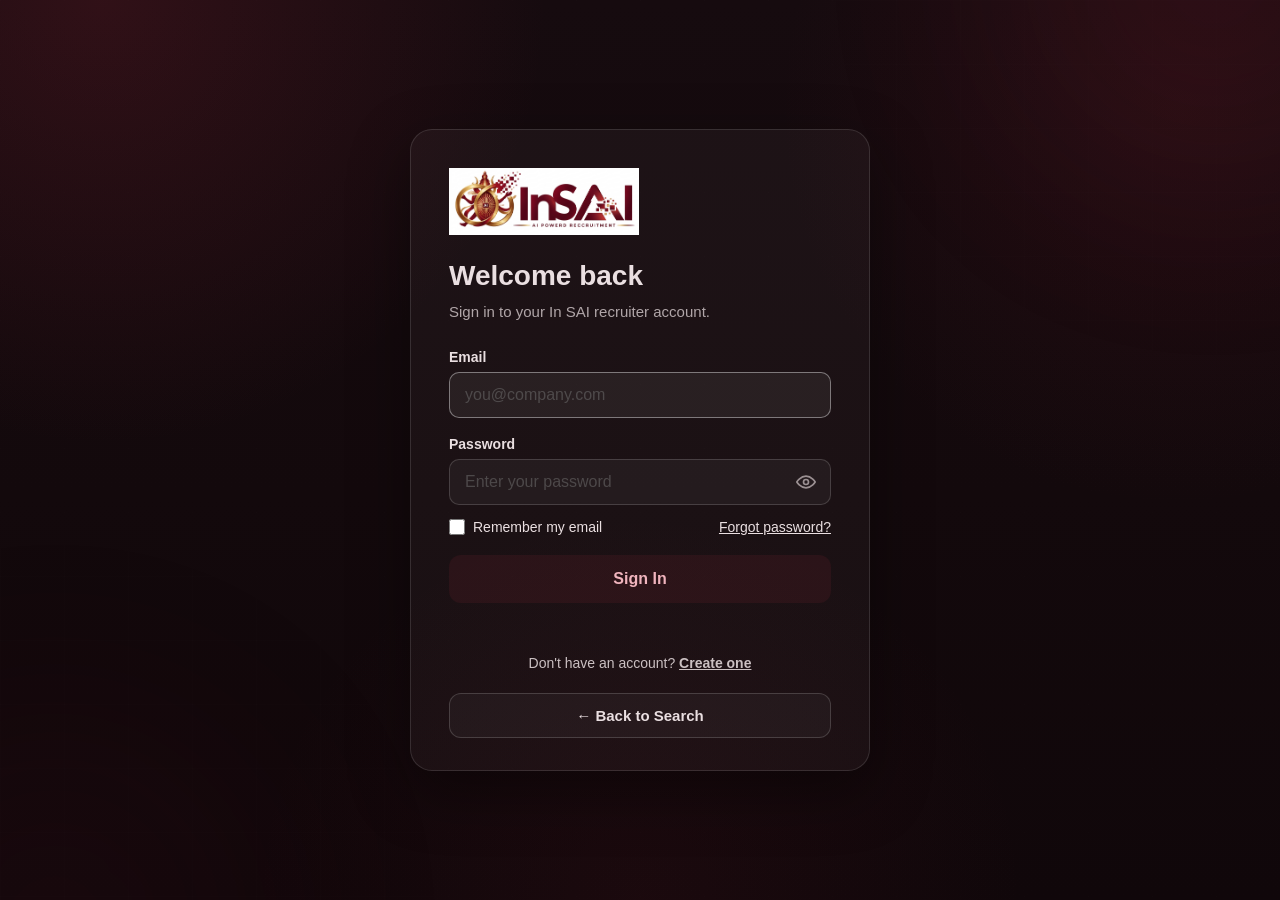
==== commit d69f5c26: "Refactor login.html for improved structure and styling" ====
--- a/login.html
+++ b/login.html
@@ -1,340 +1,447 @@
-<!doctype html>
+<!DOCTYPE html>
 <html lang="en">
 <head>
-  <meta charset="utf-8" />
-  <meta name="viewport" content="width=device-width,initial-scale=1" />
-  <title>Login</title>
-  <style>
-    body { font-family: system-ui, -apple-system, "Segoe UI", Roboto, "Helvetica Neue", Arial; background:#f6f7fb; color:#111; display:flex; align-items:center; justify-content:center; height:100vh; margin:0; }
-    .card { background:#fff; padding:28px; border-radius:10px; box-shadow:0 6px 20px rgba(20,20,40,0.08); width:380px; }
-    h1 { margin:0 0 12px 0; font-size:20px; }
-    label { display:block; margin-top:12px; font-size:13px; color:#333; }
-    input[type="text"], input[type="password"] { width:100%; padding:10px 12px; margin-top:6px; border:1px solid #d9dbe6; border-radius:6px; font-size:14px; }
-    .row { display:flex; align-items:center; justify-content:space-between; margin-top:14px; }
-    .actions { margin-top:18px; display:flex; gap:8px; }
-    button { padding:10px 14px; border-radius:8px; border:0; cursor:pointer; font-weight:600; }
-    button.primary { background:#2563eb; color:#fff; }
-    button.ghost { background:#eef2ff; color:#2563eb; }
-    #login-error { color:#b91c1c; margin-top:12px; display:none; font-size:13px; white-space:pre-wrap; }
-    .small { font-size:13px; color:#555; }
-    .remember { display:flex; align-items:center; gap:8px; margin-top:10px; }
-    a { color:#2563eb; text-decoration:none; }
-    .spinner { display:inline-block; width:16px; height:16px; border:2px solid rgba(0,0,0,0.08); border-top-color:#2563eb; border-radius:50%; animation:spin 1s linear infinite; vertical-align:middle; margin-left:8px; }
-    @keyframes spin { to { transform:rotate(360deg); } }
-  </style>
+<meta charset="UTF-8">
+<meta name="viewport" content="width=device-width, initial-scale=1.0">
+<title>Sign In — In SAI</title>
+<link rel="stylesheet" href="/style.css">
+<style>
+body{cursor:default}
+.auth-wrapper{min-height:100vh;display:flex;align-items:center;justify-content:center;padding:20px}
+.auth-card{width:100%;max-width:460px;padding:38px 38px 32px;border-radius:22px;border:1px solid rgba(255,255,255,.12);background:rgba(255,255,255,.035);box-shadow:0 20px 60px rgba(0,0,0,.4)}
+.auth-card h1{margin:0 0 8px;font-size:28px;line-height:1.2}
+.auth-card p.subtitle{margin:0 0 26px;font-size:15px;line-height:1.5;opacity:.72}
+.auth-field{margin-bottom:18px}
+.auth-field label{display:block;margin-bottom:7px;font-size:14px;font-weight:600}
+.auth-field input[type=text],.auth-field input[type=email],.auth-field input[type=password]{width:100%;box-sizing:border-box;padding:13px 15px;border-radius:10px;border:1px solid rgba(255,255,255,.16);background:rgba(255,255,255,.045);color:inherit;font-family:inherit;font-size:16px;outline:none;cursor:text}
+.auth-field input::placeholder{opacity:.5}
+.auth-field input:focus{border-color:rgba(255,255,255,.4);background:rgba(255,255,255,.06)}
+.auth-field input.invalid{border-color:rgba(224,131,138,.75)}
+.password-wrap{position:relative}
+.password-wrap input{padding-right:48px!important}
+.toggle-pass{position:absolute;right:6px;top:50%;transform:translateY(-50%);width:38px;height:38px;display:flex;align-items:center;justify-content:center;background:none;border:none;color:inherit;opacity:.6;cursor:pointer;border-radius:8px}
+.toggle-pass:hover,.toggle-pass:focus-visible{opacity:1;background:rgba(255,255,255,.08)}
+.toggle-pass svg{width:20px;height:20px}
+.field-error{margin-top:6px;font-size:13px;color:#e0838a;min-height:0}
+.rules{list-style:none;margin:10px 0 0;padding:0;font-size:13px}
+.rules li{opacity:.65;margin-bottom:3px}
+.rules li:before{content:"○ "}
+.rules li.ok{opacity:1;color:#7fd99a}
+.rules li.ok:before{content:"✓ "}
+.row-between{display:flex;justify-content:space-between;align-items:center;gap:10px;margin:-4px 0 14px;font-size:14px}
+.remember{display:flex;align-items:center;gap:8px;cursor:pointer}
+.remember input{width:16px;height:16px;cursor:pointer}
+.link-button{background:none;border:none;text-decoration:underline;cursor:pointer;font:inherit;color:inherit;padding:0}
+.auth-submit{width:100%;padding:15px 18px;border:none;border-radius:12px;font-weight:700;font-size:16px;cursor:pointer;margin-top:6px}
+.auth-submit:disabled{opacity:.6;cursor:default}
+.auth-toggle{margin-top:20px;text-align:center;font-size:14px;opacity:.85}
+.auth-toggle button{background:none;border:none;text-decoration:underline;cursor:pointer;font:inherit;font-weight:700;color:inherit;padding:0}
+.auth-status{margin-top:14px;font-size:14px;min-height:18px;line-height:1.45}
+.auth-status.error{color:#e0838a}
+.auth-status.success{color:#7fd99a}
+.auth-status.info{opacity:.85}
+.auth-brand{display:flex;align-items:center;gap:10px;margin-bottom:24px;text-decoration:none;color:inherit;cursor:pointer}
+.auth-brand img{display:block;width:190px;max-width:65%;height:auto;object-fit:contain}
+.back-to-search{display:flex;align-items:center;justify-content:center;gap:8px;width:100%;box-sizing:border-box;margin-top:22px;padding:13px 18px;border-radius:12px;border:1px solid rgba(255,255,255,.16);background:rgba(255,255,255,.035);font-size:15px;font-weight:600;text-decoration:none;color:inherit;cursor:pointer;transition:background .2s,border-color .2s}
+.back-to-search:hover{background:rgba(255,255,255,.07);border-color:rgba(255,255,255,.26)}
+[hidden]{display:none!important}
+@media(max-width:600px){.auth-card{padding:28px 22px 24px;border-radius:18px}.auth-card h1{font-size:25px}.auth-brand img{width:170px}}
+</style>
 </head>
 <body>
-  <div class="card" role="main" aria-labelledby="login-heading">
-    <h1 id="login-heading">Sign in</h1>
-
-    <form id="login-form" autocomplete="off" novalidate>
-      <label for="username">Email or username</label>
-      <input id="username" name="username" type="text" autocomplete="username" required />
-
-      <label for="password">Password</label>
-      <input id="password" name="password" type="password" autocomplete="current-password" required />
-
-      <div class="remember">
-        <input id="remember" type="checkbox" />
-        <label for="remember" class="small">Remember credentials</label>
-      </div>
-
-      <div class="actions">
-        <button type="submit" class="primary" id="signin-btn">Sign in</button>
-        <button type="button" id="logout-btn" class="ghost">Log out</button>
-      </div>
-
-      <div id="login-error" role="alert" aria-live="polite"></div>
-    </form>
-
-    <p class="small" style="margin-top:14px">Don't have an account? <a href="/signup.html">Sign up</a></p>
-  </div>
-
-  <script>
-  /* ---------- Configuration ---------- */
-  const APP_URL = '/talent-pool.html';
-  const TOKEN_KEY = 'auth_token';
-  const REMEMBER_KEY = 'remember_credentials';
-  const SAVED_USER_KEY = 'saved_username';
-
-  /* ---------- Utility helpers ---------- */
-  function el(selector) { return document.querySelector(selector); }
-  function showLoginError(msg) {
-    const elErr = el('#login-error');
-    if (elErr) {
-      elErr.textContent = msg;
-      elErr.style.display = 'block';
-    } else {
-      alert(msg);
+
+<div class="background"><div class="orb orb-one"></div><div class="orb orb-two"></div><div class="grid"></div></div>
+
+<div class="auth-wrapper">
+<div class="auth-card">
+
+<a class="auth-brand" href="/" title="Back to Search"><img src="/in-sai-logo.png" alt="In SAI"></a>
+
+<h1 id="authTitle">Welcome back</h1>
+<p class="subtitle" id="authSubtitle">Sign in to your In SAI recruiter account.</p>
+
+<form id="authForm" novalidate>
+
+<div class="auth-field" id="nameField" hidden>
+<label for="nameInput">Your name</label>
+<input id="nameInput" type="text" autocomplete="name" placeholder="Jane Recruiter">
+<div class="field-error" id="nameError"></div>
+</div>
+
+<div class="auth-field" id="emailField">
+<label for="emailInput">Email</label>
+<input id="emailInput" type="email" autocomplete="email" placeholder="you@company.com">
+<div class="field-error" id="emailError"></div>
+</div>
+
+<div class="auth-field" id="passwordField">
+<label for="passwordInput" id="passwordLabel">Password</label>
+<div class="password-wrap">
+<input id="passwordInput" type="password" autocomplete="current-password" placeholder="Enter your password">
+<button type="button" class="toggle-pass" data-target="passwordInput" aria-label="Show password"></button>
+</div>
+<div class="field-error" id="passwordError"></div>
+<ul class="rules" id="rules" hidden>
+<li id="ruleLength">At least 8 characters</li>
+<li id="ruleMix">At least one letter and one number</li>
+<li id="ruleCommon">Not a common password</li>
+</ul>
+</div>
+
+<div class="auth-field" id="confirmField" hidden>
+<label for="confirmInput">Confirm password</label>
+<div class="password-wrap">
+<input id="confirmInput" type="password" autocomplete="new-password" placeholder="Re-enter your password">
+<button type="button" class="toggle-pass" data-target="confirmInput" aria-label="Show password"></button>
+</div>
+<div class="field-error" id="confirmError"></div>
+</div>
+
+<div class="row-between" id="loginExtras">
+<label class="remember"><input type="checkbox" id="rememberInput"> Remember my email</label>
+<button type="button" class="link-button" id="forgotButton">Forgot password?</button>
+</div>
+
+<button type="submit" class="auth-submit view-button" id="authSubmitButton">Sign In</button>
+
+</form>
+
+<div class="auth-status" id="authStatus" role="status" aria-live="polite"></div>
+
+<div class="auth-toggle">
+<span id="authToggleText">Don't have an account?</span>
+<button type="button" id="authToggleButton">Create one</button>
+</div>
+
+<a class="back-to-search" href="/">← Back to Search</a>
+
+</div>
+</div>
+
+<script>
+const API_BASE_URL = "https://in-sai.onrender.com";
+const AUTH_TOKEN_KEY = "insai_auth_token";
+const REMEMBER_EMAIL_KEY = "insai_remembered_email";
+const APP_URL = "/talent-pool.html";
+const COMMON_PASSWORDS = ["password","password1","password123","12345678","123456789","1234567890","qwerty123","qwertyuiop","iloveyou","admin123","welcome1","welcome123","letmein123","abc12345","11111111","passw0rd","p@ssword","p@ssw0rd","1q2w3e4r"];
+
+const EYE = '<svg viewBox="0 0 24 24" fill="none" stroke="currentColor" stroke-width="2" stroke-linecap="round" stroke-linejoin="round"><path d="M1 12s4-7 11-7 11 7 11 7-4 7-11 7S1 12 1 12z"/><circle cx="12" cy="12" r="3"/></svg>';
+const EYE_OFF = '<svg viewBox="0 0 24 24" fill="none" stroke="currentColor" stroke-width="2" stroke-linecap="round" stroke-linejoin="round"><path d="M17.94 17.94A10.9 10.9 0 0112 19c-7 0-11-7-11-7a19.8 19.8 0 015.06-5.94M9.9 4.24A10.9 10.9 0 0112 4c7 0 11 7 11 7a19.9 19.9 0 01-3.17 4.19M14.12 14.12a3 3 0 11-4.24-4.24"/><path d="M1 1l22 22"/></svg>';
+
+const $ = id => document.getElementById(id);
+const form = $("authForm"), nameInput = $("nameInput"), emailInput = $("emailInput"),
+      passwordInput = $("passwordInput"), confirmInput = $("confirmInput"),
+      rememberInput = $("rememberInput"), submitButton = $("authSubmitButton"),
+      statusEl = $("authStatus");
+
+let mode = "login";
+let busy = false;
+let lockTimer = null;
+let resetToken = "";
+
+/* ---------- helpers ---------- */
+
+function showStatus(text, type) {
+  statusEl.textContent = text || "";
+  statusEl.className = "auth-status" + (type ? " " + type : "");
+}
+
+function setFieldError(field, message) {
+  const el = $(field + "Error"), input = $(field + "Input");
+  if (el) el.textContent = message || "";
+  if (input) input.classList.toggle("invalid", !!message);
+}
+
+function clearErrors() {
+  ["name", "email", "password", "confirm"].forEach(f => setFieldError(f, ""));
+  showStatus("");
+}
+
+function validEmail(v) { return /^[^\s@]+@[^\s@]+\.[^\s@]{2,}$/.test(v); }
+
+function passwordChecks(pw) {
+  return {
+    length: pw.length >= 8,
+    mix: /[A-Za-z]/.test(pw) && /\d/.test(pw),
+    common: pw.length > 0 && !COMMON_PASSWORDS.includes(pw.toLowerCase())
+  };
+}
+
+function updateRules() {
+  const c = passwordChecks(passwordInput.value);
+  $("ruleLength").classList.toggle("ok", c.length);
+  $("ruleMix").classList.toggle("ok", c.mix);
+  $("ruleCommon").classList.toggle("ok", c.common);
+}
+
+function firstPasswordProblem(pw) {
+  const c = passwordChecks(pw);
+  if (!c.length) return "Password must be at least 8 characters.";
+  if (!c.mix) return "Password must include at least one letter and one number.";
+  if (!c.common) return "That password is too common. Please choose a less predictable one.";
+  return "";
+}
+
+/* ---------- show / hide password ---------- */
+
+document.querySelectorAll(".toggle-pass").forEach(btn => {
+  btn.innerHTML = EYE;
+  btn.addEventListener("click", () => {
+    const input = $(btn.dataset.target);
+    const show = input.type === "password";
+    input.type = show ? "text" : "password";
+    btn.innerHTML = show ? EYE_OFF : EYE;
+    btn.setAttribute("aria-label", show ? "Hide password" : "Show password");
+    input.focus();
+  });
+});
+
+/* ---------- modes ---------- */
+
+function setMode(newMode) {
+  mode = newMode;
+  clearErrors();
+  stopLockCountdown();
+  passwordInput.value = "";
+  confirmInput.value = "";
+  passwordInput.type = confirmInput.type = "password";
+  document.querySelectorAll(".toggle-pass").forEach(b => { b.innerHTML = EYE; b.setAttribute("aria-label", "Show password"); });
+
+  const show = (id, on) => { $(id).hidden = !on; };
+  const m = {
+    login:    { title: "Welcome back", sub: "Sign in to your In SAI recruiter account.", btn: "Sign In", tText: "Don't have an account?", tBtn: "Create one", pLabel: "Password", pPlace: "Enter your password", auto: "current-password" },
+    register: { title: "Create your account", sub: "Each recruiter gets their own login and their own sending email.", btn: "Create Account", tText: "Already have an account?", tBtn: "Sign in", pLabel: "Password", pPlace: "Choose a password", auto: "new-password" },
+    forgot:   { title: "Reset your password", sub: "Enter your email and we'll send you a link to choose a new password.", btn: "Send Reset Link", tText: "Remembered it?", tBtn: "Back to sign in", pLabel: "Password", pPlace: "", auto: "current-password" },
+    reset:    { title: "Choose a new password", sub: "Pick a new password for your account.", btn: "Reset Password", tText: "", tBtn: "Back to sign in", pLabel: "New password", pPlace: "Choose a new password", auto: "new-password" }
+  }[mode];
+
+  $("authTitle").textContent = m.title;
+  $("authSubtitle").textContent = m.sub;
+  submitButton.textContent = m.btn;
+  $("authToggleText").textContent = m.tText;
+  $("authToggleButton").textContent = m.tBtn;
+  $("passwordLabel").textContent = m.pLabel;
+  passwordInput.placeholder = m.pPlace;
+  passwordInput.autocomplete = m.auto;
+
+  show("nameField", mode === "register");
+  show("emailField", mode !== "reset");
+  show("passwordField", mode !== "forgot");
+  show("confirmField", mode === "register" || mode === "reset");
+  show("rules", mode === "register" || mode === "reset");
+  show("loginExtras", mode === "login");
+  updateRules();
+
+  const first = mode === "register" ? nameInput : mode === "reset" ? passwordInput : emailInput;
+  setTimeout(() => first.focus(), 0);
+}
+
+$("authToggleButton").addEventListener("click", () => {
+  setMode(mode === "login" ? "register" : "login");
+});
+$("forgotButton").addEventListener("click", () => {
+  const typed = emailInput.value;
+  setMode("forgot");
+  emailInput.value = typed;
+});
+passwordInput.addEventListener("input", () => { if (!$("rules").hidden) updateRules(); setFieldError("password", ""); });
+[nameInput, emailInput, confirmInput].forEach(el => el.addEventListener("input", () => setFieldError(el.id.replace("Input", ""), "")));
+
+/* ---------- lock countdown ---------- */
+
+function stopLockCountdown() {
+  if (lockTimer) { clearInterval(lockTimer); lockTimer = null; }
+  if (!busy) submitButton.disabled = false;
+}
+
+function startLockCountdown(seconds) {
+  stopLockCountdown();
+  let left = Math.max(1, Math.round(seconds));
+  const tick = () => {
+    if (left <= 0) {
+      stopLockCountdown();
+      showStatus("You can try signing in again now.", "info");
+      return;
+    }
+    const mm = String(Math.floor(left / 60)).padStart(2, "0"), ss = String(left % 60).padStart(2, "0");
+    showStatus("Too many wrong attempts. Account locked — try again in " + mm + ":" + ss + ", or use “Forgot password?”.", "error");
+    left -= 1;
+  };
+  submitButton.disabled = true;
+  tick();
+  lockTimer = setInterval(tick, 1000);
+}
+
+/* ---------- API ---------- */
+/*
+ * "TypeError: Failed to fetch" means the browser could not establish the
+ * request at all (e.g. the Render backend was cold-starting or briefly
+ * unreachable). This retries temporary network failures (TypeError /
+ * AbortError) with increasing backoff before giving up, matching the
+ * same retry behavior app.js already uses for Search/Talent Pool/Outreach.
+ */
+async function callApi(path, options, timeoutMs) {
+  const effectiveTimeout = Number.isFinite(timeoutMs) ? timeoutMs : 90000;
+  const maxAttempts = 3;
+  let lastError = null;
+
+  for (let attempt = 1; attempt <= maxAttempts; attempt++) {
+    const controller = new AbortController();
+    const timer = setTimeout(() => controller.abort(), effectiveTimeout);
+
+    try {
+      const response = await fetch(API_BASE_URL + path, {
+        ...options,
+        cache: "no-store",
+        signal: controller.signal
+      });
+      clearTimeout(timer);
+      return response;
+
+    } catch (error) {
+      clearTimeout(timer);
+      lastError = error;
+
+      const temporaryNetworkFailure =
+        error && (error.name === "TypeError" || error.name === "AbortError");
+
+      if (!temporaryNetworkFailure || attempt >= maxAttempts) {
+        break;
+      }
+
+      const retryDelay = attempt === 1 ? 1500 : attempt === 2 ? 4000 : 7000;
+      await new Promise(resolve => setTimeout(resolve, retryDelay));
     }
   }
-  function clearLoginError() {
-    const elErr = el('#login-error');
-    if (elErr) {
-      elErr.textContent = '';
-      elErr.style.display = 'none';
-    }
+
+  throw lastError || new Error("Request failed.");
+}
+
+function postJson(path, body) {
+  return callApi(path, { method: "POST", headers: { "Content-Type": "application/json" }, body: JSON.stringify(body) });
+}
+
+/* ---------- submit ---------- */
+
+form.addEventListener("submit", event => { event.preventDefault(); submitAuth(); });
+
+async function submitAuth() {
+  if (busy || submitButton.disabled) return;
+  clearErrors();
+
+  const name = nameInput.value.trim(), email = emailInput.value.trim(), password = passwordInput.value;
+
+  // ----- client-side checks -----
+  let ok = true;
+  if (mode === "register" && !name) { setFieldError("name", "Please enter your name."); ok = false; }
+  if (mode !== "reset") {
+    if (!email) { setFieldError("email", "Please enter your email."); ok = false; }
+    else if (!validEmail(email)) { setFieldError("email", "That doesn't look like a valid email."); ok = false; }
   }
-  function setSigningIn(isSigning) {
-    const btn = el('#signin-btn');
-    if (!btn) return;
-    btn.disabled = isSigning;
-    if (isSigning) {
-      btn.innerHTML = 'Signing in <span class="spinner" aria-hidden="true"></span>';
-    } else {
-      btn.innerHTML = 'Sign in';
-    }
+  if (mode === "login" && !password) { setFieldError("password", "Please enter your password."); ok = false; }
+  if (mode === "register" || mode === "reset") {
+    const problem = firstPasswordProblem(password);
+    if (problem) { setFieldError("password", problem); ok = false; }
+    else if (confirmInput.value !== password) { setFieldError("confirm", "Passwords don't match."); ok = false; }
   }
-
-  /* ---------- Robust callApi with retry/backoff and fallback ---------- */
-  /**
-   * callApi(path, options)
-   * - Retries on network failures (TypeError) or AbortError (timeout)
-   * - Retries up to 3 attempts with delays: 1500ms, 4000ms, 7000ms
-   * - If a relative path fails with a network error, tries again using absolute origin + path
-   * - Uses fetch options that reduce common CORS/credential issues:
-   *     mode: 'cors', credentials: 'same-origin' (change to 'include' if server uses cookies)
-   * - Returns parsed JSON or text on success; throws Error with .status for HTTP errors
-   */
-  async function callApi(path, options = {}) {
-    const maxAttempts = 3;
-    const backoffDelays = [1500, 4000, 7000]; // ms
-    let attempt = 0;
-
-    // Normalize options and defaults
-    const baseOptions = Object.assign({
-      method: 'GET',
-      headers: {},
-      mode: 'cors',               // allow cross-origin if server permits
-      credentials: 'same-origin', // change to 'include' if your auth uses cookies
-      timeoutMs: 10000            // default timeout
-    }, options);
-
-    // Helper to perform a single fetch attempt
-    async function singleFetch(url, fetchOptions) {
-      const controller = new AbortController();
-      const timeoutId = setTimeout(() => controller.abort(), fetchOptions.timeoutMs);
-      try {
-        const opts = Object.assign({}, fetchOptions, { signal: controller.signal });
-        delete opts.timeoutMs; // not a fetch option
-        const res = await fetch(url, opts);
-        clearTimeout(timeoutId);
-
-        const contentType = res.headers.get('content-type') || '';
-        if (contentType.includes('application/json')) {
-          const json = await res.json();
-          if (!res.ok) {
-            const err = new Error(json?.message || `Request failed with status ${res.status}`);
-            err.status = res.status;
-            err.body = json;
-            throw err;
-          }
-          return json;
-        } else {
-          const text = await res.text();
-          if (!res.ok) {
-            const err = new Error(text || `Request failed with status ${res.status}`);
-            err.status = res.status;
-            err.body = text;
-            throw err;
-          }
-          return text;
-        }
-      } catch (err) {
-        clearTimeout(timeoutId);
-        throw err;
-      }
-    }
-
-    // Try relative path first, then fallback to absolute origin if network errors occur
-    const originPrefixed = (() => {
-      try {
-        // If path is already absolute (starts with http), return as-is
-        if (/^https?:\/\//i.test(path)) return path;
-        // Otherwise prefix with current origin
-        return window.location.origin.replace(/\/$/, '') + (path.startsWith('/') ? path : '/' + path);
-      } catch (e) {
-        return path;
-      }
-    })();
-
-    while (true) {
-      attempt++;
-      const tryAbsolute = attempt > 1; // attempt 1: relative; attempt 2+: absolute origin-prefixed
-      const urlToUse = tryAbsolute ? originPrefixed : path;
-
-      try {
-        return await singleFetch(urlToUse, baseOptions);
-      } catch (err) {
-        // Network/timeout/abort detection
-        const isAbort = err && err.name === 'AbortError';
-        const isTypeError = err instanceof TypeError;
-        const isNetworkLike = isAbort || isTypeError;
-
-        // If it's an HTTP error (we threw with .status), rethrow immediately (no retry)
-        if (err && typeof err.status === 'number') {
-          throw err;
-        }
-
-        // If it's a network-like error and we have attempts left, retry with backoff
-        if (isNetworkLike && attempt < maxAttempts) {
-          const delay = backoffDelays[Math.min(attempt - 1, backoffDelays.length - 1)];
-          const jitter = Math.floor(Math.random() * 200);
-          await new Promise(r => setTimeout(r, delay + jitter));
-          // continue to next attempt (which will try absolute URL after first failure)
-          continue;
-        }
-
-        // Exhausted retries or non-network error: attach helpful debug info and rethrow
-        const debug = {
-          message: err?.message || String(err),
-          attempt,
-          triedUrl: urlToUse,
-          originPrefixed
-        };
-        const finalErr = new Error(`Network error: ${debug.message}`);
-        finalErr.debug = debug;
-        throw finalErr;
-      }
-    }
+  if (!ok) return;
+
+  // ----- request -----
+  busy = true;
+  submitButton.disabled = true;
+  const label = submitButton.textContent;
+  submitButton.textContent = { login: "Signing in...", register: "Creating account...", forgot: "Sending...", reset: "Updating..." }[mode];
+  const wakeTimer = setTimeout(() => showStatus("The server is waking up — the first request can take up to a minute. Please wait…", "info"), 4000);
+
+  try {
+    let path, payload;
+    if (mode === "login") { path = "/auth/login"; payload = { email, password }; }
+    else if (mode === "register") { path = "/auth/register"; payload = { name, email, password }; }
+    else if (mode === "forgot") { path = "/auth/forgot-password"; payload = { email, page_url: location.origin + location.pathname }; }
+    else { path = "/auth/reset-password"; payload = { token: resetToken, new_password: password }; }
+
+    const response = await postJson(path, payload);
+    const data = await response.json().catch(() => ({}));
+
+    if (!response.ok || data.status !== "success") {
+      if (data.locked) { startLockCountdown(data.retry_after_seconds || 900); return; }
+      throw new Error(data.message || "Something went wrong. Please try again.");
+    }
+
+    if (mode === "forgot") { showStatus(data.message, "success"); return; }
+
+    if (mode === "reset") {
+      history.replaceState(null, "", location.pathname);
+      resetToken = "";
+      setMode("login");
+      emailInput.value = localStorage.getItem(REMEMBER_EMAIL_KEY) || "";
+      showStatus(data.message || "Password updated. You can now sign in.", "success");
+      return;
+    }
+
+    if (mode === "login") {
+      if (rememberInput.checked) localStorage.setItem(REMEMBER_EMAIL_KEY, email);
+      else localStorage.removeItem(REMEMBER_EMAIL_KEY);
+    }
+
+    localStorage.setItem(AUTH_TOKEN_KEY, data.token);
+    showStatus("✓ Success — redirecting...", "success");
+    window.location.href = APP_URL;
+
+  } catch (error) {
+    console.error("Auth error:", error);
+    if (error.name === "AbortError") showStatus("The server took too long to respond. Please try again.", "error");
+    else if (error instanceof TypeError) showStatus("Could not reach the server. Check your internet connection and try again.", "error");
+    else showStatus(error.message || "Something went wrong.", "error");
+  } finally {
+    clearTimeout(wakeTimer);
+    busy = false;
+    submitButton.textContent = label;
+    if (!lockTimer) submitButton.disabled = false;
+    if (statusEl.classList.contains("info") && statusEl.textContent.startsWith("The server is waking")) showStatus("");
   }
-
-  /* Convenience wrapper for POST JSON */
-  async function postJson(path, body, opts = {}) {
-    const headers = Object.assign({ 'Content-Type': 'application/json' }, opts.headers || {});
-    const options = {
-      method: 'POST',
-      headers,
-      body: JSON.stringify(body),
-      timeoutMs: opts.timeoutMs || 10000,
-      mode: opts.mode || undefined,
-      credentials: opts.credentials || undefined
-    };
-    return await callApi(path, options);
+}
+
+/* ---------- startup ---------- */
+
+async function checkExistingSession() {
+  const params = new URLSearchParams(location.search);
+
+  if (params.get("expired")) {
+    localStorage.removeItem(AUTH_TOKEN_KEY);
+    history.replaceState(null, "", location.pathname);
+    showStatus("Your session has expired. Please sign in again.", "info");
+    return;
   }
 
-  /* ---------- Login / Remember credentials flow ---------- */
-  function initLoginForm() {
-    const savedUser = localStorage.getItem(SAVED_USER_KEY);
-    const remember = localStorage.getItem(REMEMBER_KEY) === 'true';
-    const userInput = el('#username');
-    const rememberCheckbox = el('#remember');
-
-    if (savedUser && userInput) userInput.value = savedUser;
-    if (rememberCheckbox) rememberCheckbox.checked = remember;
-  }
-
-  function checkAutoRedirect() {
-    const remember = localStorage.getItem(REMEMBER_KEY) === 'true';
-    const token = localStorage.getItem(TOKEN_KEY);
-    if (remember && token) {
-      // Optionally validate token with a quick API call here
-      window.location.href = APP_URL;
-    }
-  }
-
-  async function handleSuccessfulLogin({ token, username, remember }) {
-    if (!token) throw new Error('No token returned from login');
-
-    if (remember) {
-      localStorage.setItem(TOKEN_KEY, token);
-      localStorage.setItem(REMEMBER_KEY, 'true');
-      localStorage.setItem(SAVED_USER_KEY, username || '');
-      sessionStorage.removeItem(TOKEN_KEY);
-    } else {
-      localStorage.removeItem(TOKEN_KEY);
-      localStorage.removeItem(REMEMBER_KEY);
-      sessionStorage.setItem(TOKEN_KEY, token);
-    }
-
-    window.location.href = APP_URL;
-  }
-
-  function logoutAndReturnToLogin() {
-    sessionStorage.removeItem(TOKEN_KEY);
-    localStorage.removeItem(TOKEN_KEY);
-    localStorage.removeItem(REMEMBER_KEY);
-    // keep saved username for convenience; remove if you want a clean slate:
-    // localStorage.removeItem(SAVED_USER_KEY);
-    window.location.href = '/login.html';
-  }
-
-  async function onLoginSubmit(event) {
-    event.preventDefault();
-    clearLoginError();
-    setSigningIn(true);
-
-    const usernameEl = el('#username');
-    const passwordEl = el('#password');
-    const rememberEl = el('#remember');
-
-    const username = usernameEl?.value?.trim() || '';
-    const password = passwordEl?.value || '';
-    const remember = !!(rememberEl && rememberEl.checked);
-
-    if (!username || !password) {
-      setSigningIn(false);
-      showLoginError('Please enter both username and password.');
+  const token = localStorage.getItem(AUTH_TOKEN_KEY);
+  if (!token) return;
+
+  showStatus("Checking your session…", "info");
+  try {
+    const response = await callApi("/auth/me", { headers: { Authorization: "Bearer " + token } }, 60000);
+    if (response.ok) { window.location.href = APP_URL; return; }
+    if (response.status === 401) {
+      localStorage.removeItem(AUTH_TOKEN_KEY);
+      showStatus("Your session has expired. Please sign in again.", "info");
       return;
     }
-
-    // If the browser is offline, show immediate message
-    if (typeof navigator !== 'undefined' && navigator.onLine === false) {
-      setSigningIn(false);
-      showLoginError('You appear to be offline. Check your network connection and try again.');
-      return;
-    }
-
-    try {
-      // If your backend expects a different path, change '/api/login' accordingly.
-      const resp = await postJson('/api/login', { username, password }, { timeoutMs: 12000 });
-
-      if (resp && resp.token) {
-        await handleSuccessfulLogin({ token: resp.token, username, remember });
-      } else {
-        setSigningIn(false);
-        showLoginError(resp?.message || 'Login failed. Check credentials.');
-      }
-    } catch (err) {
-      setSigningIn(false);
-
-      // If we have an HTTP status (e.g., 401), show friendly message
-      if (err && err.status === 401) {
-        showLoginError('Incorrect username or password.');
-        return;
-      }
-
-      // If callApi attached debug info, show a concise hint and log full debug to console
-      if (err && err.debug) {
-        console.error('callApi debug:', err.debug);
-        showLoginError('Network error: failed to reach the server. Try again. (See console for details.)');
-        return;
-      }
-
-      // Generic fallback
-      console.error('Auth error:', err);
-      showLoginError(err?.message || 'Network error. Please try again.');
-    }
-  }
-
-  /* ---------- Wire up events ---------- */
-  document.addEventListener('DOMContentLoaded', () => {
-    initLoginForm();
-    checkAutoRedirect();
-
-    const loginForm = el('#login-form');
-    if (loginForm) loginForm.addEventListener('submit', onLoginSubmit);
-
-    const logoutBtn = el('#logout-btn');
-    if (logoutBtn) logoutBtn.addEventListener('click', logoutAndReturnToLogin);
-  });
-
-  /* Expose for other scripts if needed */
-  window.appAuth = {
-    callApi,
-    postJson,
-    logoutAndReturnToLogin
-  };
-  </script>
+  } catch (e) { /* fall through to the normal login form */ }
+  showStatus("");
+}
+
+const savedEmail = localStorage.getItem(REMEMBER_EMAIL_KEY);
+if (savedEmail) { emailInput.value = savedEmail; rememberInput.checked = true; }
+
+const urlToken = new URLSearchParams(location.search).get("reset_token");
+if (urlToken) {
+  resetToken = urlToken;
+  setMode("reset");
+} else {
+  setMode("login");
+  checkExistingSession();
+}
+</script>
+
 </body>
 </html>
--- a/style.css
+++ b/style.css
@@ -0,0 +1,5802 @@
+/* =========================================================
+   IN SAI AI RECRUITER
+   PREMIUM DARK MAROON UI
+   Search + Talent Pool + Outreach
+
+   IMPORTANT:
+   - Existing class names preserved
+   - JavaScript-dependent classes preserved
+   - No HTML changes required
+   - Deep maroon / charcoal visual system
+   - White used selectively for readability
+   - Green reserved for AI/status
+   - Red reserved for remove/delete
+========================================================= */
+
+
+/* =========================================================
+   GLOBAL RESET
+========================================================= */
+
+* {
+    margin: 0;
+    padding: 0;
+    box-sizing: border-box;
+}
+
+:root {
+
+    /* -----------------------------------------------------
+       MAIN BACKGROUNDS
+    ----------------------------------------------------- */
+
+    --bg: #160b0f;
+    --bg-soft: #1d1014;
+    --bg-deep: #11080b;
+    --bg-surface: #241318;
+    --bg-surface-2: #2b171d;
+
+    --bg-white: #ffffff;
+    --warm-white: #fffafa;
+
+
+    /* -----------------------------------------------------
+       CARDS
+    ----------------------------------------------------- */
+
+    --card: #241419;
+    --card-soft: #29171d;
+    --card-warm: #2d1a20;
+
+
+    /* -----------------------------------------------------
+       TEXT
+    ----------------------------------------------------- */
+
+    --text-dark: #fff8f8;
+    --text: #eadfe1;
+    --text-soft: #c7b7ba;
+    --muted: #9c898e;
+    --muted-light: #78676c;
+
+
+    /* -----------------------------------------------------
+       PRIMARY MAROON
+    ----------------------------------------------------- */
+
+    --primary: #9b2638;
+    --primary-dark: #741b2a;
+    --primary-deep: #54131f;
+    --primary-light: #c04a5b;
+
+    --maroon: #9b2638;
+    --maroon-dark: #741b2a;
+    --maroon-soft: #32171e;
+    --maroon-light: #3b1b23;
+
+
+    /* -----------------------------------------------------
+       WINE
+    ----------------------------------------------------- */
+
+    --wine: #8f1734;
+    --wine-soft: #30131c;
+
+
+    /* -----------------------------------------------------
+       RED — REMOVE / DANGER ONLY
+    ----------------------------------------------------- */
+
+    --red: #e0525f;
+    --red-dark: #bd3543;
+    --red-soft: #35151a;
+    --red-light: #431a20;
+
+
+    /* -----------------------------------------------------
+       WARM ACCENT
+    ----------------------------------------------------- */
+
+    --peach: #c9794d;
+    --peach-soft: #34201a;
+    --peach-light: #44261d;
+
+
+    /* -----------------------------------------------------
+       GREEN — AI / STATUS
+    ----------------------------------------------------- */
+
+    --green: #24b889;
+    --green-dark: #168564;
+    --green-soft: #102b24;
+
+
+    /* -----------------------------------------------------
+       BORDERS
+    ----------------------------------------------------- */
+
+    --border: #3a2429;
+    --border-light: #302024;
+    --border-maroon: #71323e;
+    --border-red: #713039;
+
+
+    /* -----------------------------------------------------
+       SHADOWS
+    ----------------------------------------------------- */
+
+    --shadow-sm:
+        0 3px 12px rgba(0, 0, 0, 0.24);
+
+    --shadow:
+        0 10px 30px rgba(0, 0, 0, 0.30);
+
+    --shadow-lg:
+        0 20px 55px rgba(0, 0, 0, 0.42);
+
+
+    /* -----------------------------------------------------
+       RADIUS
+    ----------------------------------------------------- */
+
+    --radius-sm: 8px;
+    --radius: 12px;
+    --radius-lg: 16px;
+}
+
+
+/* =========================================================
+   BODY
+========================================================= */
+
+html {
+    scroll-behavior: smooth;
+}
+
+body {
+    min-height: 100vh;
+
+    font-family:
+        Inter,
+        "Segoe UI",
+        Arial,
+        Helvetica,
+        sans-serif;
+
+    color: var(--text);
+
+    background:
+        radial-gradient(
+            circle at 8% 0%,
+            rgba(155, 38, 56, 0.20),
+            transparent 30%
+        ),
+        radial-gradient(
+            circle at 92% 12%,
+            rgba(116, 27, 42, 0.16),
+            transparent 28%
+        ),
+        radial-gradient(
+            circle at 50% 100%,
+            rgba(155, 38, 56, 0.08),
+            transparent 35%
+        ),
+        linear-gradient(
+            180deg,
+            #160b0f 0%,
+            #13090c 55%,
+            #10070a 100%
+        );
+
+    overflow-x: hidden;
+    cursor: default;
+}
+
+
+/* =========================================================
+   INPUT / EDITABLE AREAS
+========================================================= */
+
+input,
+textarea {
+    cursor: text;
+}
+
+select {
+    cursor: pointer;
+}
+
+button {
+    cursor: pointer;
+}
+
+a {
+    cursor: pointer;
+}
+
+
+/* =========================================================
+   ANIMATED BACKGROUND
+========================================================= */
+
+.background {
+    position: fixed;
+    inset: 0;
+    z-index: -1;
+
+    pointer-events: none;
+    overflow: hidden;
+}
+
+.grid {
+    position: absolute;
+    inset: 0;
+
+    opacity: 0.25;
+
+    background-image:
+        linear-gradient(
+            rgba(255, 255, 255, 0.025) 1px,
+            transparent 1px
+        ),
+        linear-gradient(
+            90deg,
+            rgba(255, 255, 255, 0.025) 1px,
+            transparent 1px
+        );
+
+    background-size: 64px 64px;
+}
+
+.orb {
+    position: absolute;
+
+    width: 430px;
+    height: 430px;
+
+    border-radius: 50%;
+
+    filter: blur(110px);
+
+    opacity: 0.10;
+
+    animation:
+        floatingOrb 15s ease-in-out infinite;
+}
+
+.orb-one {
+    background: #9b2638;
+
+    top: -240px;
+    right: -150px;
+}
+
+.orb-two {
+    background: #641725;
+
+    bottom: -240px;
+    left: -160px;
+
+    animation-delay: -7s;
+}
+
+@keyframes floatingOrb {
+
+    0%,
+    100% {
+        transform: translate(0, 0);
+    }
+
+    50% {
+        transform: translate(25px, 20px);
+    }
+}
+
+
+/* =========================================================
+   IN SAI — LARGE PROFESSIONAL NAVIGATION
+   ========================================================= */
+
+.navbar {
+    height: 140px;
+    min-height: 140px;
+    padding: 0 32px;
+
+    display: flex;
+    align-items: center;
+    justify-content: space-between;
+
+    box-sizing: border-box;
+}
+
+
+/* =========================================================
+   LOGO
+   ========================================================= */
+
+.logo {
+    display: flex;
+    align-items: center;
+    height: 100%;
+    flex-shrink: 0;
+}
+
+.logo-icon {
+    width: 68px;
+    height: 68px;
+    object-fit: contain;
+}
+
+.logo-name {
+    font-size: 26px;
+    font-weight: 800;
+    line-height: 1;
+}
+
+.logo-subtitle {
+    font-size: 9px;
+    letter-spacing: 1.2px;
+    margin-top: 5px;
+}
+
+
+/* =========================================================
+   NAVIGATION
+   ========================================================= */
+
+.navbar nav {
+    display: flex;
+    align-items: center;
+    gap: 12px;
+}
+
+.navbar nav a {
+    display: flex;
+    align-items: center;
+    justify-content: center;
+
+    padding: 16px 25px;
+
+    font-size: 16px;
+    font-weight: 700;
+
+    min-height: 52px;
+
+    border-radius: 14px;
+
+    transition:
+        background 0.2s ease,
+        color 0.2s ease,
+        transform 0.2s ease;
+}
+
+
+/* =========================================================
+   ACTIVE TAB
+   ========================================================= */
+
+.navbar nav a.active {
+    padding: 16px 25px;
+}
+
+
+/* =========================================================
+   READY STATUS
+   ========================================================= */
+
+.status {
+    padding: 11px 20px;
+    min-height: 42px;
+
+    display: flex;
+    align-items: center;
+    gap: 9px;
+
+    border-radius: 24px;
+
+    font-size: 14px;
+    font-weight: 700;
+}
+
+
+/* =========================================================
+   LOGO
+========================================================= */
+
+.logo {
+    display: flex;
+    align-items: center;
+    gap: 10px;
+}
+
+.logo-icon {
+    width: 40px;
+    height: 40px;
+
+    display: flex;
+    align-items: center;
+    justify-content: center;
+
+    border-radius: 11px;
+
+    background:
+        linear-gradient(
+            135deg,
+            #a52c40,
+            #641725
+        );
+
+    color: white;
+
+    font-size: 19px;
+
+    box-shadow:
+        0 8px 22px rgba(155, 38, 56, 0.30);
+}
+
+.logo-name {
+    color: #fff5f6;
+
+    font-size: 17px;
+    font-weight: 850;
+
+    letter-spacing: -0.3px;
+}
+
+.logo-subtitle {
+    margin-top: 2px;
+
+    color: #a99398;
+
+    font-size: 8px;
+    font-weight: 750;
+
+    letter-spacing: 1.8px;
+}
+
+
+/* =========================================================
+   NAVIGATION
+========================================================= */
+
+nav {
+    display: flex;
+    gap: 5px;
+
+    position: absolute;
+    left: 50%;
+
+    transform: translateX(-50%);
+}
+
+nav a {
+    position: relative;
+
+    padding: 9px 15px;
+
+    border-radius: 9px;
+
+    text-decoration: none;
+
+    color: #a8969b;
+
+    font-size: 12px;
+    font-weight: 700;
+
+    transition:
+        color 0.25s ease,
+        background 0.25s ease,
+        transform 0.25s ease;
+}
+
+nav a:hover {
+    color: #ffffff;
+
+    background:
+        rgba(155, 38, 56, 0.16);
+
+    transform:
+        translateY(-1px);
+}
+
+nav a.active {
+    color: #ffffff;
+
+    background:
+        rgba(155, 38, 56, 0.20);
+
+    box-shadow:
+        inset 0 0 0 1px
+        rgba(192, 74, 91, 0.16);
+}
+
+nav a.active::after {
+    content: "";
+
+    position: absolute;
+
+    left: 50%;
+    bottom: 3px;
+
+    width: 18px;
+    height: 2px;
+
+    transform:
+        translateX(-50%);
+
+    border-radius: 99px;
+
+    background:
+        #c04a5b;
+}
+
+
+/* =========================================================
+   AI STATUS
+========================================================= */
+
+.nav-status {
+    display: flex;
+    align-items: center;
+
+    gap: 8px;
+
+    padding: 7px 12px;
+
+    border-radius: 20px;
+
+    color: #42c99e;
+
+    background:
+        rgba(36, 184, 137, 0.08);
+
+    border:
+        1px solid rgba(36, 184, 137, 0.20);
+
+    font-size: 10px;
+    font-weight: 800;
+}
+
+.status-dot {
+    width: 7px;
+    height: 7px;
+
+    border-radius: 50%;
+
+    background:
+        var(--green);
+
+    box-shadow:
+        0 0 12px rgba(36, 184, 137, 0.55);
+
+    animation:
+        statusPulse 1.8s infinite;
+}
+
+@keyframes statusPulse {
+
+    0%,
+    100% {
+        opacity: 1;
+        transform: scale(1);
+    }
+
+    50% {
+        opacity: 0.55;
+        transform: scale(0.75);
+    }
+}
+
+
+/* =========================================================
+   MAIN
+========================================================= */
+
+main {
+    width:
+        min(1120px, calc(100% - 40px));
+
+    margin:
+        auto;
+}
+
+
+/* =========================================================
+   HERO
+========================================================= */
+
+.hero {
+    text-align: center;
+
+    padding:
+        70px 0 55px;
+
+    animation:
+        heroAppear 0.7s ease both;
+}
+
+@keyframes heroAppear {
+
+    from {
+        opacity: 0;
+        transform: translateY(18px);
+    }
+
+    to {
+        opacity: 1;
+        transform: translateY(0);
+    }
+}
+
+
+/* =========================================================
+   EYEBROW
+========================================================= */
+
+.eyebrow {
+    display: inline-flex;
+    align-items: center;
+
+    gap: 7px;
+
+    padding: 8px 14px;
+
+    border:
+        1px solid rgba(192, 74, 91, 0.28);
+
+    border-radius: 999px;
+
+    color:
+        #e08b98;
+
+    background:
+        rgba(155, 38, 56, 0.12);
+
+    font-size: 9px;
+    font-weight: 850;
+
+    letter-spacing: 1.25px;
+
+    box-shadow:
+        0 5px 16px rgba(0, 0, 0, 0.18);
+}
+
+
+/* =========================================================
+   HERO HEADING
+========================================================= */
+
+.hero h1 {
+    margin-top: 24px;
+
+    color:
+        #fff8f8;
+
+    font-size:
+        clamp(45px, 6vw, 68px);
+
+    line-height: 1;
+
+    letter-spacing: -3px;
+
+    font-weight: 850;
+
+    border: none !important;
+    outline: none !important;
+
+    box-shadow: none !important;
+
+    caret-color:
+        transparent !important;
+
+    cursor:
+        default !important;
+
+    user-select:
+        none;
+}
+
+.hero h1::before,
+.hero h1::after {
+    content: none !important;
+    display: none !important;
+}
+
+.hero h1 span {
+    background:
+        linear-gradient(
+            100deg,
+            #d25b6c,
+            #a52c40,
+            #e0808e
+        );
+
+    -webkit-background-clip: text;
+    background-clip: text;
+
+    color: transparent;
+}
+
+.hero-text {
+    max-width: 690px;
+
+    margin:
+        22px auto 30px;
+
+    color:
+        #ad9b9f;
+
+    font-size: 13px;
+
+    line-height: 1.7;
+}
+
+
+/* =========================================================
+   SEARCH BOX
+========================================================= */
+
+.search-container {
+    width:
+        min(860px, 100%);
+
+    height: 64px;
+
+    margin:
+        auto;
+
+    display:
+        flex;
+
+    align-items:
+        center;
+
+    padding:
+        6px 7px 6px 20px;
+
+    background:
+        rgba(39, 20, 26, 0.95);
+
+    border:
+        1px solid #4b2930;
+
+    border-radius:
+        16px;
+
+    box-shadow:
+        0 15px 42px rgba(0, 0, 0, 0.30);
+
+    transition:
+        border-color 0.3s ease,
+        box-shadow 0.3s ease,
+        transform 0.3s ease;
+}
+
+.search-container:focus-within {
+    border-color:
+        rgba(192, 74, 91, 0.65);
+
+    box-shadow:
+        0 18px 48px
+        rgba(0, 0, 0, 0.36),
+
+        0 0 0 4px
+        rgba(155, 38, 56, 0.10);
+
+    transform:
+        translateY(-1px);
+}
+
+.search-icon {
+    margin-right:
+        13px;
+
+    color:
+        #c04a5b;
+
+    font-size:
+        21px;
+}
+
+.search-container input {
+    flex: 1;
+
+    min-width: 0;
+
+    padding: 10px;
+
+    outline: none;
+    border: none;
+
+    background: transparent;
+
+    color:
+        #f6eaec;
+
+    font-size:
+        13px;
+
+    caret-color:
+        #c04a5b;
+
+    cursor:
+        text;
+}
+
+.search-container input::placeholder {
+    color:
+        #806e73;
+}
+
+.search-container button {
+    height: 50px;
+
+    padding:
+        0 23px;
+
+    display:
+        flex;
+
+    align-items:
+        center;
+
+    gap:
+        8px;
+
+    border:
+        none;
+
+    border-radius:
+        12px;
+
+    background:
+        linear-gradient(
+            135deg,
+            #a52c40,
+            #6f1928
+        );
+
+    color:
+        white;
+
+    font-size:
+        12px;
+
+    font-weight:
+        800;
+
+    cursor:
+        pointer;
+
+    box-shadow:
+        0 8px 22px
+        rgba(155, 38, 56, 0.28);
+
+    transition:
+        transform 0.25s ease,
+        box-shadow 0.25s ease;
+}
+
+.search-container button:hover {
+    transform:
+        translateY(-2px);
+
+    box-shadow:
+        0 12px 28px
+        rgba(155, 38, 56, 0.38);
+}
+
+.search-container button:active {
+    transform:
+        translateY(0);
+}
+
+
+/* =========================================================
+   SEARCH HINT
+========================================================= */
+
+.search-hint {
+    margin-top:
+        13px;
+
+    color:
+        #817176;
+
+    font-size:
+        10px;
+}
+
+.search-hint button {
+    margin-left:
+        5px;
+
+    padding:
+        6px 10px;
+
+    border:
+        1px solid #43272d;
+
+    border-radius:
+        999px;
+
+    background:
+        rgba(255, 255, 255, 0.025);
+
+    color:
+        #9b898e;
+
+    cursor:
+        pointer;
+
+    transition:
+        0.2s ease;
+}
+
+.search-hint button:hover {
+    color:
+        #df8491;
+
+    border-color:
+        rgba(192, 74, 91, 0.40);
+
+    background:
+        rgba(155, 38, 56, 0.10);
+
+    transform:
+        translateY(-1px);
+}
+
+
+/* =========================================================
+   SECTIONS
+========================================================= */
+
+.section,
+.filters-section,
+.results-section {
+    margin-bottom:
+        48px;
+}
+
+.section-header,
+.results-header {
+    display:
+        flex;
+
+    align-items:
+        flex-end;
+
+    justify-content:
+        space-between;
+
+    margin-bottom:
+        17px;
+}
+
+.section-label {
+    margin-bottom:
+        6px;
+
+    color:
+        #c04a5b;
+
+    font-size:
+        9px;
+
+    font-weight:
+        900;
+
+    letter-spacing:
+        1.8px;
+}
+
+.section-header h2,
+.results-header h2 {
+    color:
+        #f5e9eb;
+
+    font-size:
+        21px;
+
+    letter-spacing:
+        -0.5px;
+}
+
+.live-label {
+    display:
+        flex;
+
+    align-items:
+        center;
+
+    gap:
+        7px;
+
+    color:
+        #39bd92;
+
+    font-size:
+        9px;
+
+    font-weight:
+        900;
+
+    letter-spacing:
+        1px;
+}
+
+
+/* =========================================================
+   CATEGORY GRID
+========================================================= */
+
+.categories {
+    display:
+        grid;
+
+    grid-template-columns:
+        repeat(4, 1fr);
+
+    gap:
+        12px;
+}
+
+
+/* =========================================================
+   CATEGORY GROUP
+========================================================= */
+
+.category-group {
+    min-width:
+        0;
+
+    animation:
+        categoryAppear 0.55s ease both;
+}
+
+.category-group:nth-child(1) {
+    animation-delay: 0.05s;
+}
+
+.category-group:nth-child(2) {
+    animation-delay: 0.10s;
+}
+
+.category-group:nth-child(3) {
+    animation-delay: 0.15s;
+}
+
+.category-group:nth-child(4) {
+    animation-delay: 0.20s;
+}
+
+.category-group:nth-child(5) {
+    animation-delay: 0.25s;
+}
+
+.category-group:nth-child(6) {
+    animation-delay: 0.30s;
+}
+
+.category-group:nth-child(7) {
+    animation-delay: 0.35s;
+}
+
+.category-group:nth-child(8) {
+    animation-delay: 0.40s;
+}
+
+@keyframes categoryAppear {
+
+    from {
+        opacity: 0;
+        transform:
+            translateY(12px);
+    }
+
+    to {
+        opacity: 1;
+        transform:
+            translateY(0);
+    }
+}
+
+
+/* =========================================================
+   CATEGORY CARD
+========================================================= */
+
+.category {
+    width:
+        100%;
+
+    min-height:
+        82px;
+
+    padding:
+        14px;
+
+    display:
+        flex;
+
+    align-items:
+        center;
+
+    gap:
+        11px;
+
+    position:
+        relative;
+
+    overflow:
+        hidden;
+
+    border:
+        1px solid #3a2429;
+
+    border-radius:
+        13px;
+
+    background:
+        linear-gradient(
+            145deg,
+            #28151b,
+            #211117
+        );
+
+    color:
+        #dfd2d5;
+
+    font-size:
+        12px;
+
+    font-weight:
+        750;
+
+    cursor:
+        pointer;
+
+    box-shadow:
+        0 5px 18px
+        rgba(0, 0, 0, 0.20);
+
+    transition:
+        transform 0.25s ease,
+        border-color 0.25s ease,
+        background 0.25s ease,
+        box-shadow 0.25s ease;
+}
+
+.category::after {
+    content:
+        "";
+
+    position:
+        absolute;
+
+    width:
+        130px;
+
+    height:
+        130px;
+
+    top:
+        -85px;
+
+    right:
+        -75px;
+
+    background:
+        radial-gradient(
+            circle,
+            rgba(155, 38, 56, 0.20),
+            transparent 70%
+        );
+
+    transition:
+        0.3s ease;
+}
+
+.category:hover {
+    transform:
+        translateY(-3px);
+
+    border-color:
+        rgba(192, 74, 91, 0.40);
+
+    background:
+        linear-gradient(
+            145deg,
+            #30171e,
+            #251219
+        );
+
+    box-shadow:
+        0 14px 30px
+        rgba(0, 0, 0, 0.30);
+}
+
+.category:hover::after {
+    transform:
+        scale(1.25);
+}
+
+.category.selected {
+    border-color:
+        rgba(192, 74, 91, 0.60);
+
+    background:
+        linear-gradient(
+            145deg,
+            #3a1a22,
+            #28141a
+        );
+
+    box-shadow:
+        0 10px 28px
+        rgba(155, 38, 56, 0.16);
+}
+
+
+/* =========================================================
+   CATEGORY ICON
+========================================================= */
+
+.category-icon {
+    width:
+        37px;
+
+    height:
+        37px;
+
+    flex:
+        0 0 37px;
+
+    display:
+        flex;
+
+    align-items:
+        center;
+
+    justify-content:
+        center;
+
+    border-radius:
+        10px;
+
+    background:
+        rgba(155, 38, 56, 0.16);
+
+    color:
+        #d05b6b;
+
+    font-size:
+        17px;
+
+    transition:
+        0.25s ease;
+}
+
+.category:hover .category-icon {
+    transform:
+        scale(1.08);
+
+    background:
+        rgba(155, 38, 56, 0.25);
+
+    box-shadow:
+        0 5px 18px
+        rgba(155, 38, 56, 0.16);
+}
+
+
+/* =========================================================
+   SUBCATEGORY PANEL
+========================================================= */
+
+.subcategory-panel {
+    margin-top:
+        8px;
+
+    max-height:
+        0;
+
+    overflow:
+        hidden;
+
+    opacity:
+        0;
+
+    padding:
+        0;
+
+    border-radius:
+        11px;
+
+    background:
+        #211117;
+
+    transform:
+        translateY(-5px);
+
+    transition:
+        max-height 0.4s ease,
+        opacity 0.25s ease,
+        padding 0.35s ease,
+        transform 0.35s ease;
+}
+
+.subcategory-panel.open {
+    max-height:
+        600px;
+
+    opacity:
+        1;
+
+    padding:
+        13px;
+
+    transform:
+        translateY(0);
+
+    border:
+        1px solid #3b252b;
+
+    box-shadow:
+        0 15px 34px
+        rgba(0, 0, 0, 0.28);
+}
+
+.subcategory-section {
+    margin-bottom:
+        11px;
+}
+
+.subcategory-section:last-child {
+    margin-bottom:
+        0;
+}
+
+.subcategory-title {
+    margin-bottom:
+        7px;
+
+    color:
+        #96858a;
+
+    font-size:
+        8px;
+
+    font-weight:
+        900;
+
+    letter-spacing:
+        1.1px;
+
+    text-transform:
+        uppercase;
+}
+
+.subcategory-list {
+    display:
+        grid;
+
+    grid-template-columns:
+        repeat(2, minmax(0, 1fr));
+
+    gap:
+        5px;
+}
+
+.subcategory-list button {
+    min-height:
+        30px;
+
+    padding:
+        6px 8px;
+
+    border:
+        1px solid #3a272c;
+
+    border-radius:
+        7px;
+
+    background:
+        #29171d;
+
+    color:
+        #a9969b;
+
+    font-size:
+        8px;
+
+    text-align:
+        left;
+
+    cursor:
+        pointer;
+
+    transition:
+        0.2s ease;
+}
+
+.subcategory-list button:hover {
+    color:
+        #e18a96;
+
+    background:
+        #351921;
+
+    border-color:
+        rgba(192, 74, 91, 0.38);
+
+    transform:
+        translateX(2px);
+}
+
+
+/* =========================================================
+   FILTER PANEL
+========================================================= */
+
+.filters-section {
+    padding:
+        22px;
+
+    border:
+        1px solid #3c272d;
+
+    border-radius:
+        15px;
+
+    background:
+        linear-gradient(
+            145deg,
+            rgba(40, 21, 27, 0.96),
+            rgba(30, 15, 20, 0.96)
+        );
+
+    box-shadow:
+        0 12px 34px
+        rgba(0, 0, 0, 0.27);
+}
+
+.filters {
+    display:
+        grid;
+
+    grid-template-columns:
+        repeat(4, 1fr);
+
+    gap:
+        16px;
+}
+
+.filter label {
+    display:
+        block;
+
+    margin-bottom:
+        7px;
+
+    color:
+        #bba9ad;
+
+    font-size:
+        10px;
+
+    font-weight:
+        750;
+}
+
+.filter select,
+.filter input {
+    width:
+        100%;
+
+    height:
+        40px;
+
+    padding:
+        0 11px;
+
+    outline:
+        none;
+
+    border:
+        1px solid #443036;
+
+    border-radius:
+        8px;
+
+    background:
+        #211117;
+
+    color:
+        #dfd2d5;
+
+    font-size:
+        10px;
+
+    transition:
+        0.2s ease;
+}
+
+.filter select:hover,
+.filter input:hover {
+    border-color:
+        rgba(192, 74, 91, 0.40);
+
+    background:
+        #27141a;
+}
+
+.filter select:focus,
+.filter input:focus {
+    border-color:
+        rgba(192, 74, 91, 0.65);
+
+    background:
+        #2a151b;
+
+    box-shadow:
+        0 0 0 3px
+        rgba(155, 38, 56, 0.10);
+}
+
+.filter select option {
+    background:
+        #211117;
+
+    color:
+        #f1e5e7;
+}
+
+
+/* =========================================================
+   SKILL MULTISELECT (Technical + Soft)
+========================================================= */
+
+.filter-skills {
+    grid-column:
+        1 / -1;
+}
+
+.filter-skills label {
+    display:
+        flex;
+
+    align-items:
+        center;
+
+    justify-content:
+        space-between;
+
+    gap:
+        10px;
+}
+
+.skill-summary {
+    color:
+        var(--primary-light);
+
+    font-size:
+        9px;
+
+    font-weight:
+        500;
+
+    text-transform:
+        none;
+
+    letter-spacing:
+        normal;
+}
+
+.skill-picker {
+    display:
+        flex;
+
+    flex-direction:
+        column;
+
+    gap:
+        12px;
+
+    padding:
+        13px 14px;
+
+    border:
+        1px solid #443036;
+
+    border-radius:
+        10px;
+
+    background:
+        #211117;
+}
+
+.skill-group-label {
+    color:
+        #938187;
+
+    font-size:
+        9px;
+
+    font-weight:
+        800;
+
+    letter-spacing:
+        0.6px;
+
+    text-transform:
+        uppercase;
+
+    margin-bottom:
+        7px;
+}
+
+.skill-chip-row {
+    display:
+        flex;
+
+    flex-wrap:
+        wrap;
+
+    gap:
+        7px;
+}
+
+.skill-chip {
+    padding:
+        6px 12px;
+
+    border-radius:
+        999px;
+
+    border:
+        1px solid #443036;
+
+    background:
+        rgba(255, 255, 255, 0.02);
+
+    color:
+        #c7b7ba;
+
+    font-size:
+        10px;
+
+    font-weight:
+        600;
+
+    cursor:
+        pointer;
+
+    transition:
+        0.2s ease;
+}
+
+.skill-chip:hover {
+    border-color:
+        rgba(192, 74, 91, 0.45);
+
+    background:
+        rgba(155, 38, 56, 0.08);
+
+    color:
+        #eadfe1;
+}
+
+.skill-chip.selected {
+    background:
+        linear-gradient(135deg, var(--primary), var(--wine));
+
+    border-color:
+        var(--primary-light);
+
+    color:
+        #fff8f8;
+}
+
+
+/* =========================================================
+   SEARCH INSIGHTS (charts built from live results)
+========================================================= */
+
+.insights-panel {
+    display:
+        grid;
+
+    grid-template-columns:
+        1.4fr 1fr;
+
+    gap:
+        16px;
+
+    margin-bottom:
+        22px;
+}
+
+@media (max-width: 850px) {
+
+    .insights-panel {
+        grid-template-columns:
+            1fr;
+    }
+}
+
+.insight-card {
+    padding:
+        18px 20px;
+
+    border:
+        1px solid #3c272d;
+
+    border-radius:
+        13px;
+
+    background:
+        #241419;
+
+    box-shadow:
+        var(--shadow-sm);
+}
+
+.insight-title {
+    color:
+        #bba9ad;
+
+    font-size:
+        10px;
+
+    font-weight:
+        750;
+
+    letter-spacing:
+        0.4px;
+
+    text-transform:
+        uppercase;
+
+    margin-bottom:
+        10px;
+}
+
+.insight-legend {
+    display:
+        flex;
+
+    justify-content:
+        center;
+
+    gap:
+        12px;
+
+    margin-top:
+        10px;
+
+    font-size:
+        9px;
+
+    color:
+        #9c898e;
+}
+
+.insight-legend span {
+    display:
+        inline-flex;
+
+    align-items:
+        center;
+
+    gap:
+        5px;
+}
+
+.insight-legend i {
+    display:
+        inline-block;
+
+    width:
+        8px;
+
+    height:
+        8px;
+
+    border-radius:
+        50%;
+}
+
+
+/* =========================================================
+   LOCATION NOTE
+========================================================= */
+
+.location-note {
+    display:
+        flex;
+
+    align-items:
+        center;
+
+    gap:
+        10px;
+
+    margin-top:
+        15px;
+
+    padding:
+        9px 11px;
+
+    border:
+        1px solid #38262b;
+
+    border-radius:
+        9px;
+
+    background:
+        rgba(255, 255, 255, 0.018);
+
+    transition:
+        border-color 0.25s ease,
+        background 0.25s ease;
+}
+
+.location-note:hover {
+    border-color:
+        rgba(192, 74, 91, 0.28);
+
+    background:
+        rgba(155, 38, 56, 0.05);
+}
+
+.location-icon {
+    width:
+        25px;
+
+    height:
+        25px;
+
+    flex:
+        0 0 25px;
+
+    display:
+        flex;
+
+    align-items:
+        center;
+
+    justify-content:
+        center;
+
+    border-radius:
+        7px;
+
+    background:
+        rgba(155, 38, 56, 0.16);
+
+    color:
+        #c95a6b;
+
+    font-size:
+        14px;
+}
+
+.location-note strong {
+    display:
+        block;
+
+    color:
+        #bba8ad;
+
+    font-size:
+        9px;
+
+    font-weight:
+        800;
+
+    letter-spacing:
+        0.25px;
+}
+
+.location-note p {
+    margin-top:
+        2px;
+
+    color:
+        #847277;
+
+    font-size:
+        8px;
+
+    line-height:
+        1.4;
+}
+
+
+/* =========================================================
+   SOURCES
+========================================================= */
+
+.sources {
+    display:
+        flex;
+
+    align-items:
+        center;
+
+    gap:
+        18px;
+
+    margin-top:
+        20px;
+
+    padding-top:
+        17px;
+
+    border-top:
+        1px solid #352428;
+}
+
+.source-title {
+    color:
+        #938187;
+
+    font-size:
+        9px;
+
+    font-weight:
+        900;
+
+    letter-spacing:
+        1px;
+}
+
+.checkbox {
+    display:
+        flex;
+
+    align-items:
+        center;
+
+    gap:
+        5px;
+
+    color:
+        #9b898e;
+
+    font-size:
+        9px;
+}
+
+.checkbox input {
+    accent-color:
+        #a52c40;
+
+    cursor:
+        pointer;
+}
+
+
+/* =========================================================
+   RESULTS
+========================================================= */
+
+.results-header h2 span {
+    display:
+        inline-flex;
+
+    align-items:
+        center;
+
+    justify-content:
+        center;
+
+    min-width:
+        25px;
+
+    height:
+        22px;
+
+    margin-left:
+        6px;
+
+    padding:
+        0 7px;
+
+    border-radius:
+        999px;
+
+    background:
+        rgba(155, 38, 56, 0.18);
+
+    color:
+        #df7583;
+
+    font-size:
+        10px;
+}
+
+.search-status {
+    color:
+        #918086;
+
+    font-size:
+        10px;
+}
+
+
+/* =========================================================
+   LOADING
+========================================================= */
+
+.loading {
+    display:
+        flex;
+
+    align-items:
+        center;
+
+    gap:
+        13px;
+
+    padding:
+        18px;
+
+    border:
+        1px solid #3c272d;
+
+    border-radius:
+        13px;
+
+    background:
+        #241419;
+
+    color:
+        #e4d7da;
+
+    box-shadow:
+        var(--shadow-sm);
+
+    animation:
+        loadingAppear 0.3s ease both;
+}
+
+@keyframes loadingAppear {
+
+    from {
+        opacity: 0;
+        transform:
+            translateY(7px);
+    }
+
+    to {
+        opacity: 1;
+        transform:
+            translateY(0);
+    }
+}
+
+.loading p {
+    margin-top:
+        4px;
+
+    color:
+        #88767b;
+
+    font-size:
+        9px;
+}
+
+.loader {
+    width:
+        25px;
+
+    height:
+        25px;
+
+    flex:
+        0 0 25px;
+
+    border:
+        3px solid
+        rgba(192, 74, 91, 0.14);
+
+    border-top-color:
+        #c04a5b;
+
+    border-radius:
+        50%;
+
+    animation:
+        spin 0.8s linear infinite;
+}
+
+@keyframes spin {
+    to {
+        transform:
+            rotate(360deg);
+    }
+}
+
+.hidden {
+    display:
+        none;
+}
+
+
+/* =========================================================
+   EMPTY STATE
+========================================================= */
+
+.empty-state {
+    padding:
+        55px 20px;
+
+    text-align:
+        center;
+
+    border:
+        1px dashed #493136;
+
+    border-radius:
+        15px;
+
+    background:
+        rgba(38, 20, 26, 0.72);
+
+    animation:
+        emptyAppear 0.5s ease both;
+}
+
+@keyframes emptyAppear {
+
+    from {
+        opacity: 0;
+        transform:
+            translateY(10px);
+    }
+
+    to {
+        opacity: 1;
+        transform:
+            translateY(0);
+    }
+}
+
+.empty-icon {
+    width:
+        48px;
+
+    height:
+        48px;
+
+    margin:
+        0 auto 13px;
+
+    display:
+        flex;
+
+    align-items:
+        center;
+
+    justify-content:
+        center;
+
+    border-radius:
+        14px;
+
+    background:
+        rgba(155, 38, 56, 0.17);
+
+    color:
+        #d36372;
+
+    font-size:
+        21px;
+
+    animation:
+        emptyFloat 2.5s ease-in-out infinite;
+}
+
+@keyframes emptyFloat {
+
+    0%,
+    100% {
+        transform:
+            translateY(0);
+    }
+
+    50% {
+        transform:
+            translateY(-5px);
+    }
+}
+
+.empty-state h3 {
+    color:
+        #e7dadd;
+
+    font-size:
+        14px;
+}
+
+.empty-state p {
+    margin-top:
+        6px;
+
+    color:
+        #89777c;
+
+    font-size:
+        9px;
+}
+
+
+/* =========================================================
+   CANDIDATE CARDS
+========================================================= */
+
+.candidate-card {
+    display:
+        flex;
+
+    align-items:
+        center;
+
+    justify-content:
+        space-between;
+
+    gap:
+        20px;
+
+    padding:
+        18px;
+
+    margin-bottom:
+        10px;
+
+    border:
+        1px solid #3b282d;
+
+    border-radius:
+        13px;
+
+    background:
+        linear-gradient(
+            145deg,
+            #28151b,
+            #211117
+        );
+
+    box-shadow:
+        0 5px 18px
+        rgba(0, 0, 0, 0.20);
+
+    transition:
+        transform 0.25s ease,
+        border-color 0.25s ease,
+        box-shadow 0.25s ease;
+
+    animation:
+        candidateAppear 0.4s ease both;
+}
+
+.candidate-card:hover {
+    transform:
+        translateY(-2px);
+
+    border-color:
+        rgba(192, 74, 91, 0.36);
+
+    box-shadow:
+        0 14px 32px
+        rgba(0, 0, 0, 0.30);
+}
+
+@keyframes candidateAppear {
+
+    from {
+        opacity: 0;
+        transform:
+            translateY(10px);
+    }
+
+    to {
+        opacity: 1;
+        transform:
+            translateY(0);
+    }
+}
+
+.candidate-main {
+    display:
+        flex;
+
+    align-items:
+        center;
+
+    gap:
+        12px;
+}
+
+.avatar {
+    width:
+        43px;
+
+    height:
+        43px;
+
+    flex:
+        0 0 43px;
+
+    display:
+        flex;
+
+    align-items:
+        center;
+
+    justify-content:
+        center;
+
+    border-radius:
+        11px;
+
+    background:
+        linear-gradient(
+            135deg,
+            #a52c40,
+            #681827
+        );
+
+    color:
+        white;
+
+    font-size:
+        12px;
+
+    font-weight:
+        850;
+
+    box-shadow:
+        0 6px 18px
+        rgba(155, 38, 56, 0.25);
+}
+
+.candidate-name {
+    color:
+        #f1e4e6;
+
+    font-size:
+        12px;
+
+    font-weight:
+        800;
+}
+
+.candidate-role {
+    max-width:
+        600px;
+
+    margin-top:
+        4px;
+
+    color:
+        #9b898e;
+
+    font-size:
+        9px;
+
+    line-height:
+        1.5;
+}
+
+.skills {
+    display:
+        flex;
+
+    flex-wrap:
+        wrap;
+
+    gap:
+        5px;
+
+    margin-top:
+        7px;
+}
+
+.skill {
+    padding:
+        4px 7px;
+
+    border-radius:
+        999px;
+
+    background:
+        rgba(155, 38, 56, 0.15);
+
+    color:
+        #c98a93;
+
+    font-size:
+        8px;
+}
+
+.candidate-actions {
+    display:
+        flex;
+
+    align-items:
+        center;
+
+    gap:
+        13px;
+
+    flex-shrink:
+        0;
+}
+
+.match {
+    color:
+        #35bd92;
+
+    font-size:
+        10px;
+
+    font-weight:
+        850;
+}
+
+.source {
+    margin-top:
+        3px;
+
+    color:
+        #78676c;
+
+    font-size:
+        8px;
+}
+
+
+/* =========================================================
+   VIEW PROFILE BUTTON
+========================================================= */
+
+.view-button {
+    padding:
+        8px 12px;
+
+    border:
+        1px solid #65333d;
+
+    border-radius:
+        8px;
+
+    background:
+        rgba(155, 38, 56, 0.13);
+
+    color:
+        #d1848e;
+
+    text-decoration:
+        none;
+
+    font-size:
+        8px;
+
+    font-weight:
+        800;
+
+    transition:
+        0.2s ease;
+}
+
+.view-button:hover {
+    background:
+        rgba(155, 38, 56, 0.24);
+
+    border-color:
+        #87404d;
+
+    color:
+        #efb0b8;
+
+    transform:
+        translateY(-2px);
+}
+
+
+/* =========================================================
+   ADD TO TALENT POOL
+========================================================= */
+
+.add-talent-button {
+    appearance:
+        none;
+
+    -webkit-appearance:
+        none;
+
+    display:
+        inline-flex !important;
+
+    align-items:
+        center;
+
+    justify-content:
+        center;
+
+    gap:
+        8px;
+
+    margin-top:
+        16px !important;
+
+    padding:
+        11px 18px !important;
+
+    min-height:
+        40px;
+
+    border:
+        1px solid #9b2638 !important;
+
+    border-radius:
+        9px !important;
+
+    background:
+        linear-gradient(
+            135deg,
+            #a52c40,
+            #701a29
+        ) !important;
+
+    color:
+        #ffffff !important;
+
+    font-family:
+        inherit !important;
+
+    font-size:
+        12px !important;
+
+    font-weight:
+        700 !important;
+
+    line-height:
+        1 !important;
+
+    white-space:
+        nowrap;
+
+    cursor:
+        pointer;
+
+    box-sizing:
+        border-box;
+
+    box-shadow:
+        0 7px 20px
+        rgba(155, 38, 56, 0.25);
+
+    transition:
+        background 0.2s ease,
+        border-color 0.2s ease,
+        transform 0.2s ease,
+        box-shadow 0.2s ease;
+}
+
+.add-talent-button span {
+    font-size:
+        16px;
+
+    font-weight:
+        400;
+
+    line-height:
+        1;
+}
+
+.add-talent-button:hover {
+    background:
+        linear-gradient(
+            135deg,
+            #b33449,
+            #801c2d
+        ) !important;
+
+    border-color:
+        #c04a5b !important;
+
+    transform:
+        translateY(-2px);
+
+    box-shadow:
+        0 11px 27px
+        rgba(155, 38, 56, 0.34);
+}
+
+.add-talent-button:active {
+    transform:
+        translateY(0);
+
+    box-shadow:
+        0 4px 12px
+        rgba(155, 38, 56, 0.20);
+}
+
+.add-talent-button:focus-visible {
+    outline:
+        2px solid
+        rgba(192, 74, 91, 0.55);
+
+    outline-offset:
+        2px;
+}
+
+.add-talent-button:disabled {
+    opacity:
+        0.55 !important;
+
+    cursor:
+        default;
+
+    transform:
+        none;
+
+    box-shadow:
+        none;
+}
+
+
+/* =========================================================
+   TALENT POOL
+========================================================= */
+
+.talent-pool-section {
+    padding:
+        38px 0 52px;
+
+    min-height:
+        500px;
+
+    animation:
+        pageSectionAppear 0.55s ease both;
+}
+
+@keyframes pageSectionAppear {
+
+    from {
+        opacity: 0;
+        transform:
+            translateY(16px);
+    }
+
+    to {
+        opacity: 1;
+        transform:
+            translateY(0);
+    }
+}
+
+.talent-pool-section .section-label {
+    margin-bottom:
+        7px;
+}
+
+.talent-pool-header {
+    display:
+        flex;
+
+    justify-content:
+        space-between;
+
+    align-items:
+        center;
+
+    gap:
+        20px;
+
+    margin-bottom:
+        20px;
+}
+
+.talent-pool-header h1 {
+    margin:
+        0;
+
+    color:
+        #f4e8ea;
+
+    font-size:
+        29px;
+
+    line-height:
+        1.15;
+
+    letter-spacing:
+        -0.8px;
+
+    font-weight:
+        800;
+
+    cursor:
+        default;
+
+    user-select:
+        none;
+}
+
+.talent-pool-header p {
+    max-width:
+        650px;
+
+    margin-top:
+        6px;
+
+    color:
+        #948187;
+
+    font-size:
+        10px;
+
+    line-height:
+        1.5;
+
+    cursor:
+        default;
+}
+
+.talent-pool-count {
+    padding:
+        7px 12px;
+
+    border-radius:
+        999px;
+
+    border:
+        1px solid #65333d;
+
+    background:
+        rgba(155, 38, 56, 0.15);
+
+    color:
+        #d27b87;
+
+    font-size:
+        9px;
+
+    font-weight:
+        800;
+
+    white-space:
+        nowrap;
+}
+
+
+/* =========================================================
+   TALENT POOL LIST
+========================================================= */
+
+.talent-pool-list {
+    display:
+        grid;
+
+    gap:
+        10px;
+}
+
+
+/* =========================================================
+   TALENT POOL CARD
+========================================================= */
+
+.talent-pool-card {
+    position:
+        relative;
+
+    padding:
+        17px 18px;
+
+    border-radius:
+        13px;
+
+    border:
+        1px solid #3b282d;
+
+    background:
+        linear-gradient(
+            135deg,
+            #28151b 0%,
+            #211117 100%
+        );
+
+    box-shadow:
+        0 6px 20px
+        rgba(0, 0, 0, 0.22);
+
+    transition:
+        transform 0.25s ease,
+        border-color 0.25s ease,
+        box-shadow 0.25s ease;
+
+    overflow:
+        hidden;
+
+    animation:
+        talentCardAppear 0.45s ease both;
+
+    cursor:
+        default;
+}
+
+.talent-pool-card:nth-child(1) {
+    animation-delay:
+        0.04s;
+}
+
+.talent-pool-card:nth-child(2) {
+    animation-delay:
+        0.08s;
+}
+
+.talent-pool-card:nth-child(3) {
+    animation-delay:
+        0.12s;
+}
+
+.talent-pool-card:nth-child(4) {
+    animation-delay:
+        0.16s;
+}
+
+.talent-pool-card:nth-child(5) {
+    animation-delay:
+        0.20s;
+}
+
+@keyframes talentCardAppear {
+
+    from {
+        opacity: 0;
+        transform:
+            translateY(12px);
+    }
+
+    to {
+        opacity: 1;
+        transform:
+            translateY(0);
+    }
+}
+
+
+/* MAROON ACCENT */
+
+.talent-pool-card::before {
+    content:
+        "";
+
+    position:
+        absolute;
+
+    top:
+        0;
+
+    left:
+        0;
+
+    width:
+        3px;
+
+    height:
+        100%;
+
+    background:
+        linear-gradient(
+            180deg,
+            #a52c40,
+            #c04a5b
+        );
+
+    opacity:
+        0;
+
+    transition:
+        opacity 0.25s ease;
+}
+
+.talent-pool-card:hover {
+    transform:
+        translateY(-2px);
+
+    border-color:
+        rgba(192, 74, 91, 0.34);
+
+    box-shadow:
+        0 14px 32px
+        rgba(0, 0, 0, 0.30);
+}
+
+.talent-pool-card:hover::before {
+    opacity:
+        1;
+}
+
+
+/* =========================================================
+   TALENT POOL NAME
+========================================================= */
+
+.talent-pool-card h3 {
+    margin:
+        0 0 8px;
+
+    max-width:
+        100%;
+
+    color:
+        #eadde0;
+
+    font-size:
+        13px;
+
+    line-height:
+        1.35;
+
+    font-weight:
+        800;
+
+    overflow-wrap:
+        anywhere;
+
+    cursor:
+        default;
+
+    user-select:
+        none;
+}
+
+
+/* =========================================================
+   TALENT POOL INFORMATION
+========================================================= */
+
+.talent-pool-card p {
+    margin:
+        4px 0;
+
+    color:
+        #9b898e;
+
+    font-size:
+        9px;
+
+    line-height:
+        1.5;
+
+    overflow-wrap:
+        anywhere;
+
+    cursor:
+        default;
+}
+
+.talent-pool-card p strong {
+    color:
+        #c0adb1;
+
+    font-weight:
+        800;
+
+    cursor:
+        default;
+}
+
+
+/* =========================================================
+   PROFILE LINK
+========================================================= */
+
+.talent-pool-card a {
+    display:
+        inline-block;
+
+    margin-top:
+        4px;
+
+    color:
+        #c96b79;
+
+    font-size:
+        9px;
+
+    font-weight:
+        700;
+
+    text-decoration:
+        none;
+
+    transition:
+        0.2s ease;
+
+    cursor:
+        pointer;
+}
+
+.talent-pool-card a:hover {
+    color:
+        #e49ba5;
+
+    text-decoration:
+        underline;
+}
+
+
+/* =========================================================
+   REMOVE BUTTON
+========================================================= */
+
+.talent-pool-card-actions {
+    margin-top:
+        11px;
+
+    padding-top:
+        10px;
+
+    border-top:
+        1px solid #342428;
+}
+
+
+/* RED REMOVE BUTTON */
+
+.remove-talent-button {
+    display:
+        inline-flex;
+
+    align-items:
+        center;
+
+    justify-content:
+        center;
+
+    gap:
+        5px;
+
+    min-height:
+        31px;
+
+    padding:
+        0 11px;
+
+    border:
+        1px solid rgba(224, 82, 95, 0.24);
+
+    border-radius:
+        7px;
+
+    background:
+        rgba(224, 82, 95, 0.08);
+
+    color:
+        #df6a75;
+
+    font-family:
+        inherit;
+
+    font-size:
+        8px;
+
+    font-weight:
+        800;
+
+    cursor:
+        pointer;
+
+    transition:
+        0.2s ease;
+}
+
+.remove-talent-button:hover {
+    background:
+        #bd3543;
+
+    border-color:
+        #bd3543;
+
+    color:
+        #ffffff;
+
+    transform:
+        translateY(-1px);
+
+    box-shadow:
+        0 6px 17px
+        rgba(189, 53, 67, 0.20);
+}
+
+.remove-talent-button:active {
+    transform:
+        translateY(0);
+}
+
+
+/* =========================================================
+   EMPTY TALENT POOL
+========================================================= */
+
+.talent-pool-empty {
+    padding:
+        45px 20px;
+
+    text-align:
+        center;
+
+    border-radius:
+        14px;
+
+    border:
+        1px dashed #493136;
+
+    background:
+        rgba(38, 20, 26, 0.70);
+
+    animation:
+        emptyAppear 0.5s ease both;
+
+    cursor:
+        default;
+}
+
+.talent-pool-empty-icon {
+    width:
+        44px;
+
+    height:
+        44px;
+
+    margin:
+        0 auto 11px;
+
+    display:
+        flex;
+
+    align-items:
+        center;
+
+    justify-content:
+        center;
+
+    border-radius:
+        12px;
+
+    background:
+        rgba(155, 38, 56, 0.17);
+
+    color:
+        #d36372;
+
+    font-size:
+        19px;
+}
+
+.talent-pool-empty h2 {
+    color:
+        #e4d7da;
+
+    font-size:
+        13px;
+
+    font-weight:
+        800;
+}
+
+.talent-pool-empty p {
+    max-width:
+        430px;
+
+    margin:
+        5px auto 0;
+
+    color:
+        #89777c;
+
+    font-size:
+        9px;
+
+    line-height:
+        1.5;
+}
+
+
+/* =========================================================
+   OUTREACH
+========================================================= */
+
+.outreach-section {
+    padding:
+        38px 0 52px;
+
+    min-height:
+        500px;
+
+    animation:
+        pageSectionAppear 0.55s ease both;
+}
+
+.outreach-section > h1 {
+    margin:
+        0;
+
+    color:
+        #f4e8ea;
+
+    font-size:
+        29px;
+
+    line-height:
+        1.15;
+
+    letter-spacing:
+        -0.8px;
+
+    font-weight:
+        800;
+
+    cursor:
+        default;
+
+    user-select:
+        none;
+}
+
+.outreach-section > p {
+    max-width:
+        680px;
+
+    margin-top:
+        6px;
+
+    color:
+        #948187;
+
+    font-size:
+        10px;
+
+    line-height:
+        1.5;
+
+    cursor:
+        default;
+}
+
+
+/* =========================================================
+   OUTREACH CARD
+========================================================= */
+
+.outreach-card {
+    margin-top:
+        20px;
+
+    padding:
+        21px;
+
+    border-radius:
+        15px;
+
+    border:
+        1px solid #3d282e;
+
+    background:
+        linear-gradient(
+            135deg,
+            #28151b 0%,
+            #211117 100%
+        );
+
+    box-shadow:
+        0 11px 34px
+        rgba(0, 0, 0, 0.27);
+
+    transition:
+        box-shadow 0.25s ease,
+        border-color 0.25s ease;
+
+    animation:
+        outreachCardAppear 0.55s ease both;
+}
+
+@keyframes outreachCardAppear {
+
+    from {
+        opacity: 0;
+        transform:
+            translateY(15px);
+    }
+
+    to {
+        opacity: 1;
+        transform:
+            translateY(0);
+    }
+}
+
+.outreach-card:hover {
+    border-color:
+        rgba(192, 74, 91, 0.28);
+
+    box-shadow:
+        0 16px 42px
+        rgba(0, 0, 0, 0.32);
+}
+
+.outreach-card h2 {
+    margin:
+        0;
+
+    color:
+        #eadde0;
+
+    font-size:
+        14px;
+
+    font-weight:
+        800;
+
+    cursor:
+        default;
+}
+
+.outreach-card p {
+    margin-top:
+        6px;
+
+    color:
+        #968389;
+
+    font-size:
+        9px;
+
+    line-height:
+        1.6;
+
+    cursor:
+        default;
+}
+
+
+/* =========================================================
+   EMAIL FIELDS
+========================================================= */
+
+.outreach-card input,
+.outreach-card textarea {
+    font-family:
+        inherit;
+
+    cursor:
+        text;
+}
+
+.outreach-card input:focus,
+.outreach-card textarea:focus {
+    outline:
+        none;
+
+    border-color:
+        rgba(192, 74, 91, 0.65);
+
+    box-shadow:
+        0 0 0 3px
+        rgba(155, 38, 56, 0.10);
+}
+
+
+/* =========================================================
+   COMMON EMAIL FIELDS
+========================================================= */
+
+.email-field,
+.outreach-field {
+    margin-top:
+        14px;
+}
+
+.email-field label,
+.outreach-field label {
+    display:
+        block;
+
+    margin-bottom:
+        6px;
+
+    color:
+        #b6a4a9;
+
+    font-size:
+        9px;
+
+    font-weight:
+        800;
+
+    letter-spacing:
+        0.2px;
+
+    cursor:
+        default;
+}
+
+
+/* =========================================================
+   EMAIL INPUTS
+========================================================= */
+
+.email-field input,
+.outreach-field input,
+.email-field textarea,
+.outreach-field textarea {
+    width:
+        100%;
+
+    border:
+        1px solid #443036;
+
+    border-radius:
+        9px;
+
+    background:
+        #211117;
+
+    color:
+        #eadde0;
+
+    font-size:
+        10px;
+
+    transition:
+        border-color 0.2s ease,
+        box-shadow 0.2s ease,
+        background 0.2s ease;
+}
+
+.email-field input:focus,
+.outreach-field input:focus,
+.email-field textarea:focus,
+.outreach-field textarea:focus {
+    background:
+        #28151b;
+}
+
+.email-field input,
+.outreach-field input {
+    height:
+        38px;
+
+    padding:
+        0 11px;
+}
+
+.email-field textarea,
+.outreach-field textarea {
+    min-height:
+        180px;
+
+    padding:
+        11px;
+
+    line-height:
+        1.6;
+
+    resize:
+        vertical;
+}
+
+
+/* =========================================================
+   SENDER / RECIPIENT ROWS
+========================================================= */
+
+.email-meta,
+.outreach-meta {
+    display:
+        grid;
+
+    grid-template-columns:
+        repeat(2, minmax(0, 1fr));
+
+    gap:
+        12px;
+
+    margin-top:
+        14px;
+}
+
+.email-meta-item,
+.outreach-meta-item {
+    padding:
+        10px 11px;
+
+    border:
+        1px solid #38262b;
+
+    border-radius:
+        9px;
+
+    background:
+        rgba(255, 255, 255, 0.018);
+
+    cursor:
+        default;
+}
+
+.email-meta-item span,
+.outreach-meta-item span {
+    display:
+        block;
+
+    margin-bottom:
+        3px;
+
+    color:
+        #817076;
+
+    font-size:
+        8px;
+
+    font-weight:
+        800;
+
+    text-transform:
+        uppercase;
+
+    letter-spacing:
+        0.8px;
+}
+
+.email-meta-item strong,
+.outreach-meta-item strong {
+    display:
+        block;
+
+    color:
+        #c1afb3;
+
+    font-size:
+        9px;
+
+    font-weight:
+        700;
+
+    overflow-wrap:
+        anywhere;
+
+    cursor:
+        default;
+}
+
+
+/* =========================================================
+   EMAIL SUBJECT
+========================================================= */
+
+.email-subject,
+.outreach-subject {
+    margin-top:
+        14px;
+}
+
+.email-subject label,
+.outreach-subject label {
+    display:
+        block;
+
+    margin-bottom:
+        6px;
+
+    color:
+        #b6a4a9;
+
+    font-size:
+        9px;
+
+    font-weight:
+        800;
+
+    cursor:
+        default;
+}
+
+.email-subject input,
+.outreach-subject input {
+    width:
+        100%;
+
+    height:
+        38px;
+
+    padding:
+        0 11px;
+
+    border:
+        1px solid #443036;
+
+    border-radius:
+        9px;
+
+    background:
+        #211117;
+
+    color:
+        #eadde0;
+
+    font-family:
+        inherit;
+
+    font-size:
+        10px;
+
+    cursor:
+        text;
+}
+
+
+/* =========================================================
+   EMAIL PREVIEW
+========================================================= */
+
+.email-preview {
+    margin-top:
+        18px;
+
+    border:
+        1px solid #3c292e;
+
+    border-radius:
+        11px;
+
+    background:
+        #1d1014;
+
+    overflow:
+        hidden;
+
+    box-shadow:
+        0 5px 18px
+        rgba(0, 0, 0, 0.18);
+}
+
+.email-preview-header {
+    padding:
+        10px 12px;
+
+    border-bottom:
+        1px solid #342429;
+
+    background:
+        #241319;
+
+    cursor:
+        default;
+}
+
+.email-preview-header span {
+    color:
+        #8f7c82;
+
+    font-size:
+        8px;
+
+    font-weight:
+        900;
+
+    letter-spacing:
+        1px;
+
+    text-transform:
+        uppercase;
+}
+
+.email-preview-body {
+    padding:
+        17px;
+
+    color:
+        #cdbdc0;
+
+    font-size:
+        10px;
+
+    line-height:
+        1.7;
+
+    white-space:
+        pre-wrap;
+
+    overflow-wrap:
+        anywhere;
+
+    background:
+        #1d1014;
+
+    cursor:
+        default;
+}
+
+
+/* =========================================================
+   OUTREACH ACTIONS
+========================================================= */
+
+.outreach-actions {
+    display:
+        flex;
+
+    align-items:
+        center;
+
+    justify-content:
+        flex-end;
+
+    gap:
+        9px;
+
+    margin-top:
+        15px;
+}
+
+.outreach-actions button {
+    min-height:
+        35px;
+
+    padding:
+        0 13px;
+
+    border-radius:
+        8px;
+
+    font-family:
+        inherit;
+
+    font-size:
+        9px;
+
+    font-weight:
+        800;
+
+    cursor:
+        pointer;
+
+    transition:
+        0.2s ease;
+}
+
+.outreach-actions button:hover {
+    transform:
+        translateY(-1px);
+}
+
+
+/* =========================================================
+   PRIMARY OUTREACH
+========================================================= */
+
+.outreach-primary {
+    border:
+        1px solid #9b2638;
+
+    background:
+        linear-gradient(
+            135deg,
+            #a52c40,
+            #6f1928
+        );
+
+    color:
+        white;
+
+    box-shadow:
+        0 7px 20px
+        rgba(155, 38, 56, 0.24);
+}
+
+.outreach-primary:hover {
+    box-shadow:
+        0 11px 27px
+        rgba(155, 38, 56, 0.34);
+}
+
+
+/* =========================================================
+   SECONDARY OUTREACH
+========================================================= */
+
+.outreach-secondary {
+    border:
+        1px solid #453137;
+
+    background:
+        #241419;
+
+    color:
+        #aa989d;
+}
+
+.outreach-secondary:hover {
+    color:
+        #df8792;
+
+    border-color:
+        rgba(192, 74, 91, 0.35);
+
+    background:
+        #2b161d;
+}
+
+
+/* =========================================================
+   FOOTER
+========================================================= */
+
+footer {
+    width:
+        min(1120px, calc(100% - 40px));
+
+    margin:
+        30px auto;
+
+    padding:
+        22px 0;
+
+    display:
+        flex;
+
+    justify-content:
+        space-between;
+
+    border-top:
+        1px solid #352428;
+
+    color:
+        #76656a;
+
+    font-size:
+        9px;
+
+    cursor:
+        default;
+}
+
+
+/* =========================================================
+   TAB / PAGE TRANSITION SUPPORT
+========================================================= */
+
+.talent-pool-section,
+.outreach-section,
+.results-section {
+    will-change:
+        opacity,
+        transform;
+}
+
+
+/* =========================================================
+   BUTTON POLISH
+========================================================= */
+
+button {
+    font-family:
+        inherit;
+}
+
+button:not(:disabled) {
+    -webkit-tap-highlight-color:
+        transparent;
+}
+
+button:active {
+    transform:
+        translateY(0);
+}
+
+
+/* =========================================================
+   IMPORTANT CURSOR FIX
+========================================================= */
+
+.navbar,
+.hero,
+.section,
+.filters-section,
+.results-section,
+.candidate-card,
+.talent-pool-section,
+.talent-pool-card,
+.talent-pool-empty,
+.outreach-section,
+.outreach-card,
+.email-preview,
+footer {
+    cursor:
+        default;
+}
+
+
+/* =========================================================
+   KEEP ACTUAL INTERACTIVE ELEMENTS CLICKABLE
+========================================================= */
+
+button,
+a,
+select {
+    cursor:
+        pointer;
+}
+
+input,
+textarea {
+    cursor:
+        text;
+}
+
+
+/* =========================================================
+   PREVENT TEXT SELECTION ON BUTTONS
+========================================================= */
+
+button {
+    user-select:
+        none;
+}
+
+
+/* =========================================================
+   ACCESSIBILITY
+========================================================= */
+
+button:focus-visible,
+a:focus-visible,
+input:focus-visible,
+textarea:focus-visible,
+select:focus-visible {
+    outline:
+        2px solid
+        rgba(192, 74, 91, 0.65);
+
+    outline-offset:
+        2px;
+}
+
+
+/* =========================================================
+   AI MATCH SCORE
+========================================================= */
+
+.candidate-match {
+    display:
+        flex;
+
+    flex-direction:
+        column;
+
+    align-items:
+        center;
+
+    justify-content:
+        center;
+
+    min-width:
+        58px;
+
+    padding:
+        6px 9px;
+
+    border:
+        1px solid rgba(36, 184, 137, 0.20);
+
+    border-radius:
+        9px;
+
+    background:
+        rgba(36, 184, 137, 0.07);
+}
+
+.match-label {
+    color:
+        #718e83;
+
+    font-size:
+        7px;
+
+    font-weight:
+        900;
+
+    letter-spacing:
+        0.9px;
+}
+
+.match-score {
+    margin-top:
+        2px;
+
+    color:
+        #36bd91;
+
+    font-size:
+        13px;
+
+    font-weight:
+        900;
+}
+
+
+/* =========================================================
+   NO CURSOR ON TALENT POOL / OUTREACH CONTENT
+========================================================= */
+
+.talent-pool-section,
+.talent-pool-section h1,
+.talent-pool-section h2,
+.talent-pool-section h3,
+.talent-pool-section p,
+.talent-pool-section span,
+.outreach-section,
+.outreach-section h1,
+.outreach-section h2,
+.outreach-section h3,
+.outreach-section p,
+.outreach-section span {
+    cursor:
+        default;
+}
+
+
+/* =========================================================
+   BUTTONS REMAIN CLICKABLE
+========================================================= */
+
+.talent-pool-section button,
+.outreach-section button {
+    cursor:
+        pointer;
+}
+
+
+/* =========================================================
+   LINKS REMAIN CLICKABLE
+========================================================= */
+
+.talent-pool-section a,
+.outreach-section a {
+    cursor:
+        pointer;
+}
+
+
+/* =========================================================
+   INPUTS / TEXTAREAS NEED TEXT CURSOR
+========================================================= */
+
+.outreach-section input,
+.outreach-section textarea {
+    cursor:
+        text;
+}
+
+
+/* =========================================================
+   TABLET
+========================================================= */
+
+@media (max-width: 900px) {
+
+    .categories {
+        grid-template-columns:
+            repeat(2, 1fr);
+    }
+
+    .filters {
+        grid-template-columns:
+            repeat(2, 1fr);
+    }
+
+    nav {
+        position:
+            static;
+
+        transform:
+            none;
+
+        margin-left:
+            auto;
+
+        margin-right:
+            20px;
+    }
+
+    .email-meta,
+    .outreach-meta {
+        grid-template-columns:
+            1fr;
+    }
+}
+
+
+/* =========================================================
+   MOBILE
+========================================================= */
+
+@media (max-width: 600px) {
+
+    .navbar {
+        width:
+            calc(100% - 20px);
+
+        height:
+            64px;
+
+        padding:
+            0 14px;
+    }
+
+    nav {
+        display:
+            none;
+    }
+
+    .nav-status {
+        display:
+            none;
+    }
+
+    main {
+        width:
+            calc(100% - 24px);
+    }
+
+    .hero {
+        padding-top:
+            50px;
+    }
+
+    .hero h1 {
+        font-size:
+            42px;
+
+        letter-spacing:
+            -2px;
+    }
+
+    .hero-text {
+        font-size:
+            12px;
+    }
+
+    .search-container {
+        height:
+            auto;
+
+        flex-wrap:
+            wrap;
+
+        padding:
+            8px;
+    }
+
+    .search-container input {
+        height:
+            46px;
+    }
+
+    .search-container button {
+        width:
+            100%;
+
+        justify-content:
+            center;
+    }
+
+    .categories,
+    .filters {
+        grid-template-columns:
+            1fr;
+    }
+
+    .subcategory-list {
+        grid-template-columns:
+            1fr;
+    }
+
+    .candidate-card {
+        flex-direction:
+            column;
+
+        align-items:
+            flex-start;
+    }
+
+    .candidate-actions {
+        width:
+            100%;
+
+        justify-content:
+            space-between;
+
+        flex-wrap:
+            wrap;
+    }
+
+    .sources {
+        flex-wrap:
+            wrap;
+    }
+
+    footer {
+        flex-direction:
+            column;
+
+        gap:
+            8px;
+    }
+
+
+    /* -----------------------------------------------------
+       TALENT POOL MOBILE
+    ----------------------------------------------------- */
+
+    .talent-pool-section,
+    .outreach-section {
+        padding-top:
+            32px;
+    }
+
+    .talent-pool-header {
+        align-items:
+            flex-start;
+
+        flex-direction:
+            column;
+
+        gap:
+            10px;
+    }
+
+    .talent-pool-header h1,
+    .outreach-section > h1 {
+        font-size:
+            27px;
+    }
+
+    .talent-pool-header p,
+    .outreach-section > p {
+        font-size:
+            9px;
+    }
+
+    .talent-pool-card {
+        padding:
+            14px;
+    }
+
+    .talent-pool-card h3 {
+        font-size:
+            12px;
+    }
+
+    .talent-pool-card p {
+        font-size:
+            9px;
+    }
+
+
+    /* -----------------------------------------------------
+       OUTREACH MOBILE
+    ----------------------------------------------------- */
+
+    .outreach-card {
+        padding:
+            16px;
+    }
+
+    .outreach-card h2 {
+        font-size:
+            13px;
+    }
+
+    .outreach-actions {
+        justify-content:
+            stretch;
+    }
+
+    .outreach-actions button {
+        flex:
+            1;
+    }
+}
+
+
+/* =========================================================
+   SMALL MOBILE
+========================================================= */
+
+@media (max-width: 420px) {
+
+    .logo-name {
+        font-size:
+            15px;
+    }
+
+    .logo-subtitle {
+        font-size:
+            7px;
+    }
+
+    .logo-icon {
+        width:
+            36px;
+
+        height:
+            36px;
+    }
+
+    .hero h1 {
+        font-size:
+            36px;
+
+        letter-spacing:
+            -1.8px;
+    }
+
+    .section-header,
+    .results-header {
+        align-items:
+            flex-start;
+
+        flex-direction:
+            column;
+
+        gap:
+            8px;
+    }
+}
+
+
+/* =========================================================
+   REDUCE MOTION
+========================================================= */
+
+@media (prefers-reduced-motion: reduce) {
+
+    *,
+    *::before,
+    *::after {
+        animation-duration:
+            0.01ms !important;
+
+        animation-iteration-count:
+            1 !important;
+
+        scroll-behavior:
+            auto !important;
+
+        transition-duration:
+            0.01ms !important;
+    }
+}
+
+/* =========================================================
+   IN SAI — NAVBAR + LOGO SIZE ONLY
+   ORIGINAL CSS ABOVE IS PRESERVED
+   ========================================================= */
+
+/* Balanced navbar: slightly larger, but not oversized */
+.navbar {
+    height: 108px;
+    min-height: 108px;
+    padding: 0 28px;
+
+    border: 1px solid rgba(155, 38, 56, 0.55);
+    border-radius: 16px;
+}
+
+/* Make the actual In SAI image larger.
+   !important is required because index.html currently gives
+   the image inline width/height values. */
+.navbar .logo img,
+.navbar .logo > img {
+    width: 235px !important;
+    height: 70px !important;
+    max-width: none !important;
+    max-height: 70px !important;
+    object-fit: contain !important;
+    object-position: left center !important;
+    display: block !important;
+}
+
+/* Keep the logo vertically centered */
+.navbar .logo {
+    display: flex;
+    align-items: center;
+    flex-shrink: 0;
+}
+
+/* Slightly increase the three navigation tabs */
+.navbar nav,
+nav {
+    gap: 7px;
+}
+
+.navbar nav a,
+nav a {
+    padding: 12px 19px;
+    min-height: 46px;
+    font-size: 14px;
+
+    /* Subtle maroon border around each navigation tab */
+    border: 1px solid rgba(155, 38, 56, 0.32);
+    border-radius: 11px;
+}
+
+/* Stronger border for the selected tab */
+.navbar nav a.active,
+nav a.active {
+    border: 1px solid rgba(192, 74, 91, 0.75);
+    background: rgba(155, 38, 56, 0.20);
+}
+
+/* Keep the existing underline */
+nav a.active::after {
+    bottom: 3px;
+}
+
+
+/* =========================================================
+   TABLET — LOGO / NAV ONLY
+   ========================================================= */
+
+@media (max-width: 900px) {
+
+    .navbar {
+        height: 100px;
+        min-height: 100px;
+    }
+
+    .navbar .logo img,
+    .navbar .logo > img {
+        width: 215px !important;
+        height: 64px !important;
+        max-height: 64px !important;
+    }
+
+    .navbar nav a,
+    nav a {
+        padding: 11px 16px;
+        min-height: 44px;
+        font-size: 13px;
+    }
+}
+
+
+/* =========================================================
+   MOBILE — LOGO ONLY
+   Existing mobile functionality remains untouched
+   ========================================================= */
+
+@media (max-width: 600px) {
+
+    .navbar .logo img,
+    .navbar .logo > img {
+        width: 185px !important;
+        height: 58px !important;
+        max-height: 58px !important;
+    }
+}
+/* =========================================================
+   IN SAI — CANDIDATE ACTION BUTTON POLISH
+   View Profile + Add to Talent Pool
+   APPEND ONLY — DO NOT REMOVE EXISTING CSS
+========================================================= */
+
+/* Keep both candidate buttons together in one professional row */
+.candidate-actions {
+    display: flex;
+    align-items: center;
+    justify-content: flex-end;
+    gap: 10px;
+    flex-wrap: nowrap;
+}
+
+/* VIEW PROFILE — secondary button */
+.candidate-actions .view-button {
+    display: inline-flex;
+    align-items: center;
+    justify-content: center;
+
+    min-height: 38px;
+    padding: 0 14px;
+
+    border: 1px solid #65333d;
+    border-radius: 8px;
+
+    background: rgba(155, 38, 56, 0.10);
+    color: #d1848e;
+
+    font-size: 9px;
+    font-weight: 800;
+
+    text-decoration: none;
+    white-space: nowrap;
+
+    transition:
+        background 0.2s ease,
+        border-color 0.2s ease,
+        color 0.2s ease,
+        transform 0.2s ease;
+}
+
+.candidate-actions .view-button:hover {
+    background: rgba(155, 38, 56, 0.20);
+    border-color: #87404d;
+    color: #efb0b8;
+    transform: translateY(-1px);
+}
+
+
+/* =========================================================
+   ADD TO TALENT POOL — PROFESSIONAL PRIMARY BUTTON
+========================================================= */
+
+.candidate-actions .add-talent-button {
+    display: inline-flex !important;
+
+    align-items: center;
+    justify-content: center;
+
+    margin-top: 0 !important;
+
+    min-height: 38px;
+    height: 38px;
+
+    padding: 0 15px !important;
+
+    border: 1px solid #9b2638 !important;
+    border-radius: 8px !important;
+
+    background: linear-gradient(
+        135deg,
+        #a52c40,
+        #701a29
+    ) !important;
+
+    color: #ffffff !important;
+
+    font-family: inherit !important;
+    font-size: 9px !important;
+    font-weight: 800 !important;
+
+    line-height: 1 !important;
+
+    white-space: nowrap;
+
+    cursor: pointer;
+
+    box-sizing: border-box;
+
+    box-shadow:
+        0 5px 15px rgba(155, 38, 56, 0.20);
+
+    transition:
+        background 0.2s ease,
+        border-color 0.2s ease,
+        transform 0.2s ease,
+        box-shadow 0.2s ease;
+}
+
+/* If the button contains an icon/span */
+.candidate-actions .add-talent-button span {
+    font-size: 14px;
+    line-height: 1;
+}
+
+/* Hover */
+.candidate-actions .add-talent-button:hover {
+    background: linear-gradient(
+        135deg,
+        #b33449,
+        #801c2d
+    ) !important;
+
+    border-color: #c04a5b !important;
+
+    transform: translateY(-1px);
+
+    box-shadow:
+        0 8px 20px rgba(155, 38, 56, 0.30);
+}
+
+/* Press */
+.candidate-actions .add-talent-button:active {
+    transform: translateY(0);
+
+    box-shadow:
+        0 3px 9px rgba(155, 38, 56, 0.20);
+}
+
+
+/* =========================================================
+   CANDIDATE CARD — KEEP ACTIONS ON RIGHT
+========================================================= */
+
+.candidate-card {
+    align-items: center;
+}
+
+.candidate-actions {
+    margin-left: auto;
+}
+
+
+/* =========================================================
+   MOBILE — STACK ONLY WHEN NEEDED
+========================================================= */
+
+@media (max-width: 700px) {
+
+    .candidate-actions {
+        width: 100%;
+        margin-left: 0;
+
+        display: flex;
+        justify-content: flex-start;
+
+        flex-wrap: wrap;
+        gap: 8px;
+    }
+
+    .candidate-actions .view-button,
+    .candidate-actions .add-talent-button {
+        min-height: 36px;
+        height: 36px;
+    }
+}
+
+/* =========================================================
+   IN SAI AI RECRUITER
+   FINAL UI FIX
+   Cursor + Results Buttons + Search Status
+========================================================= */
+
+
+/* =========================================================
+   1. NORMAL MOUSE CURSOR
+   ========================================================= */
+
+/* Keep the normal mouse cursor visible everywhere */
+html,
+body,
+main,
+section,
+div,
+header,
+footer,
+h1,
+h2,
+h3,
+h4,
+h5,
+h6,
+p,
+span,
+label {
+    cursor: default !important;
+}
+
+/* Text fields should show the text cursor */
+input,
+textarea,
+[contenteditable="true"] {
+    cursor: text !important;
+}
+
+/* Selects, links and clickable elements */
+select,
+a,
+button,
+.category,
+.clickable,
+[role="button"] {
+    cursor: pointer !important;
+}
+
+/* Explicit: Search / Talent Pool / Outreach tabs must always show a pointer */
+.navbar nav a,
+#searchNav,
+#talentPoolNav,
+#outreachNav {
+    cursor: pointer !important;
+}
+
+
+/* =========================================================
+   2. REMOVE ARTIFICIAL / BLINKING CARETS
+   ========================================================= */
+
+/*
+   The heading should NOT behave like an editable field.
+   This removes the blinking text caret from headings.
+*/
+
+.hero h1,
+.hero h1 span,
+.section-header h1,
+.section-header h2,
+.results-header h1,
+.results-header h2,
+.results-header span,
+.section-label,
+.search-status {
+    caret-color: transparent !important;
+    cursor: default !important;
+}
+
+
+/* =========================================================
+   3. SEARCH INPUT
+   ========================================================= */
+
+.search-container input {
+    cursor: text !important;
+    caret-color: #c04a5b !important;
+    color: #f6eaec !important;
+    background: transparent !important;
+}
+
+.search-container input::placeholder {
+    color: #806e73 !important;
+}
+
+
+/* =========================================================
+   4. RESULTS HEADER
+   ========================================================= */
+
+.results-header {
+    width: 100%;
+    display: flex !important;
+    align-items: center !important;
+    justify-content: space-between !important;
+    gap: 20px;
+    margin-bottom: 20px !important;
+}
+
+
+/* Left side: CANDIDATES + Search results */
+.results-header > div:first-child {
+    min-width: 0;
+}
+
+
+/* Search results title */
+.results-header h2 {
+    display: flex !important;
+    align-items: center !important;
+    flex-wrap: nowrap;
+    gap: 6px;
+
+    color: #f5e9eb !important;
+    font-size: 28px !important;
+    font-weight: 800 !important;
+    line-height: 1.15 !important;
+
+    white-space: nowrap;
+}
+
+
+/* Number badge */
+.results-header h2 span {
+    display: inline-flex !important;
+    align-items: center !important;
+    justify-content: center !important;
+
+    min-width: 48px !important;
+    height: 32px !important;
+
+    margin-left: 5px !important;
+    padding: 0 12px !important;
+
+    border-radius: 999px !important;
+
+    background: rgba(155, 38, 56, 0.25) !important;
+    border: 1px solid rgba(155, 38, 56, 0.20);
+
+    color: #d86a7b !important;
+
+    font-size: 12px !important;
+    font-weight: 800 !important;
+
+    caret-color: transparent !important;
+}
+
+
+/* =========================================================
+   5. RIGHT-SIDE RESULT CONTROLS
+   ========================================================= */
+
+/*
+   This catches the container holding:
+   Search
+   Refresh
+   Ready to search
+*/
+
+.results-header > div:last-child,
+.results-header .actions,
+.results-header .action-buttons,
+.results-header .header-actions {
+    display: flex !important;
+    align-items: center !important;
+    justify-content: flex-end !important;
+    gap: 14px !important;
+
+    flex-shrink: 0;
+}
+
+
+/* =========================================================
+   6. SEARCH + REFRESH BUTTONS
+   ========================================================= */
+
+/*
+   Force proper appearance even if another generic
+   button rule is overriding them.
+*/
+
+.results-header button {
+    appearance: none !important;
+    -webkit-appearance: none !important;
+
+    display: inline-flex !important;
+    align-items: center !important;
+    justify-content: center !important;
+
+    gap: 8px !important;
+
+    height: 52px !important;
+    min-width: 110px !important;
+
+    padding: 0 20px !important;
+
+    border: 1px solid rgba(192, 74, 91, 0.28) !important;
+    border-radius: 13px !important;
+
+    background:
+        linear-gradient(
+            145deg,
+            rgba(49, 27, 33, 0.98),
+            rgba(35, 19, 24, 0.98)
+        ) !important;
+
+    color: #f6eaec !important;
+
+    font-family:
+        Inter,
+        "Segoe UI",
+        Arial,
+        sans-serif !important;
+
+    font-size: 14px !important;
+    font-weight: 700 !important;
+
+    line-height: 1 !important;
+
+    white-space: nowrap !important;
+
+    cursor: pointer !important;
+
+    box-shadow:
+        0 6px 18px rgba(0, 0, 0, 0.20) !important;
+
+    transition:
+        background 0.20s ease,
+        border-color 0.20s ease,
+        transform 0.20s ease,
+        box-shadow 0.20s ease !important;
+}
+
+
+/* =========================================================
+   7. BUTTON ICONS
+   ========================================================= */
+
+.results-header button i,
+.results-header button svg,
+.results-header button .icon {
+    color: #d66a7a !important;
+
+    width: 16px;
+    height: 16px;
+
+    flex-shrink: 0;
+}
+
+
+/* =========================================================
+   8. BUTTON HOVER
+   ========================================================= */
+
+.results-header button:hover {
+    background:
+        linear-gradient(
+            145deg,
+            rgba(65, 29, 38, 1),
+            rgba(45, 21, 28, 1)
+        ) !important;
+
+    border-color: rgba(192, 74, 91, 0.60) !important;
+
+    color: #ffffff !important;
+
+    transform: translateY(-2px) !important;
+
+    box-shadow:
+        0 10px 26px rgba(0, 0, 0, 0.30),
+        0 0 0 3px rgba(155, 38, 56, 0.07) !important;
+}
+
+
+.results-header button:hover i,
+.results-header button:hover svg,
+.results-header button:hover .icon {
+    color: #ed8b99 !important;
+}
+
+
+/* =========================================================
+   9. BUTTON ACTIVE
+   ========================================================= */
+
+.results-header button:active {
+    transform: translateY(0) !important;
+
+    box-shadow:
+        0 5px 14px rgba(0, 0, 0, 0.25) !important;
+}
+
+
+/* =========================================================
+   10. FOCUS
+   ========================================================= */
+
+.results-header button:focus {
+    outline: none !important;
+}
+
+
+.results-header button:focus-visible {
+    outline: 2px solid rgba(192, 74, 91, 0.55) !important;
+    outline-offset: 2px !important;
+}
+
+
+/* =========================================================
+   11. READY TO SEARCH
+   ========================================================= */
+
+.search-status {
+    display: inline-flex !important;
+    align-items: center !important;
+
+    min-height: 40px;
+
+    color: #a89499 !important;
+
+    font-size: 13px !important;
+    font-weight: 500 !important;
+
+    white-space: nowrap;
+
+    caret-color: transparent !important;
+}
+
+
+/* =========================================================
+   12. SEARCH STATUS DOT
+   ========================================================= */
+
+.search-status::before {
+    content: "";
+
+    width: 7px;
+    height: 7px;
+
+    margin-right: 8px;
+
+    border-radius: 50%;
+
+    background: #6d5a60;
+
+    box-shadow:
+        0 0 0 3px rgba(109, 90, 96, 0.10);
+
+    flex-shrink: 0;
+}
+
+
+/* =========================================================
+   13. SEARCH RESULTS CARD
+   ========================================================= */
+
+.results-section {
+    margin-top: 28px !important;
+}
+
+
+.empty-state {
+    min-height: 170px;
+
+    display: flex;
+    flex-direction: column;
+    align-items: center;
+    justify-content: center;
+
+    padding: 40px 25px !important;
+
+    border: 1px dashed rgba(155, 38, 56, 0.38) !important;
+    border-radius: 16px !important;
+
+    background:
+        linear-gradient(
+            145deg,
+            rgba(38, 20, 26, 0.82),
+            rgba(28, 14, 19, 0.82)
+        ) !important;
+}
+
+
+/* =========================================================
+   14. GENERAL BUTTON SAFETY
+   ========================================================= */
+
+/*
+   Prevent browser/default button styles from turning
+   the text black.
+*/
+
+button {
+    font-family: inherit;
+}
+
+button,
+button span,
+button i,
+button svg {
+    cursor: pointer;
+}
+
+
+/* =========================================================
+   15. DO NOT HIDE THE MOUSE POINTER
+   ========================================================= */
+
+* {
+    /* Important:
+       DO NOT use cursor: none anywhere.
+    */
+}
+
+body {
+    cursor: default !important;
+}
+
+
+/* =========================================================
+   16. DESKTOP RESULT HEADER
+   ========================================================= */
+
+@media (min-width: 901px) {
+
+    .results-header {
+        min-height: 64px;
+    }
+
+    .results-header > div:last-child,
+    .results-header .actions,
+    .results-header .action-buttons,
+    .results-header .header-actions {
+        flex-wrap: nowrap !important;
+    }
+
+    .results-header button {
+        min-width: 110px !important;
+    }
+}
+
+
+/* =========================================================
+   17. TABLET
+   ========================================================= */
+
+@media (max-width: 900px) {
+
+    .results-header {
+        align-items: flex-start !important;
+    }
+
+    .results-header h2 {
+        font-size: 24px !important;
+    }
+
+    .results-header > div:last-child,
+    .results-header .actions,
+    .results-header .action-buttons,
+    .results-header .header-actions {
+        gap: 8px !important;
+    }
+
+    .results-header button {
+        height: 46px !important;
+        min-width: 96px !important;
+        padding: 0 15px !important;
+        font-size: 13px !important;
+    }
+
+    .search-status {
+        font-size: 11px !important;
+    }
+}
+
+
+/* =========================================================
+   18. MOBILE
+   ========================================================= */
+
+@media (max-width: 600px) {
+
+    .results-header {
+        flex-direction: column !important;
+        align-items: stretch !important;
+        gap: 14px !important;
+    }
+
+    .results-header h2 {
+        font-size: 22px !important;
+    }
+
+    .results-header > div:last-child,
+    .results-header .actions,
+    .results-header .action-buttons,
+    .results-header .header-actions {
+        width: 100% !important;
+
+        justify-content: flex-start !important;
+
+        flex-wrap: wrap !important;
+    }
+
+    .results-header button {
+        flex: 0 0 auto !important;
+    }
+
+    .search-status {
+        width: 100%;
+    }
+}
+
+/* =========================================================
+   SEARCH RESULT CARD — UNSTYLED ELEMENTS
+   (candidate-avatar/info/actions were missing rules)
+========================================================= */
+
+.candidate-avatar {
+    width: 46px;
+    height: 46px;
+    border-radius: 50%;
+    flex: 0 0 auto;
+    display: flex;
+    align-items: center;
+    justify-content: center;
+    font-weight: 700;
+    font-size: 17px;
+    color: var(--warm-white);
+    background: linear-gradient(135deg, var(--primary), var(--wine));
+    border: 1px solid var(--border-maroon);
+}
+
+.candidate-info {
+    min-width: 0;
+}
+
+.candidate-company,
+.candidate-location,
+.candidate-experience {
+    color: var(--text-soft);
+    font-size: 13px;
+    margin-top: 4px;
+}
+
+.candidate-skills {
+    color: var(--peach);
+    font-size: 12.5px;
+    margin-top: 6px;
+    line-height: 1.5;
+}
+
+.candidate-actions {
+    display: flex;
+    flex-wrap: wrap;
+    gap: 10px;
+    margin-top: 16px;
+}
+
+.profile-button,
+.talent-pool-button {
+    display: inline-flex;
+    align-items: center;
+    justify-content: center;
+    gap: 6px;
+    padding: 9px 14px;
+    border-radius: var(--radius-sm);
+    font-size: 13px;
+    font-weight: 600;
+    cursor: pointer;
+    border: 1px solid var(--border-maroon);
+    background: var(--card-soft);
+    color: var(--text);
+    transition: background .2s ease, border-color .2s ease, transform .2s ease;
+}
+
+.profile-button:hover,
+.talent-pool-button:hover {
+    background: var(--maroon-light);
+    border-color: var(--primary-light);
+    transform: translateY(-1px);
+}
+
+.talent-pool-button.in-talent-pool {
+    background: var(--green-soft);
+    border-color: var(--green);
+    color: var(--green);
+}
+
+.talent-pool-button:disabled {
+    opacity: .65;
+    cursor: wait;
+    transform: none;
+}
+
+
+/* =========================================================
+   GITHUB INSIGHTS
+   Same maroon/wine/peach system as the rest of the app.
+   Green is reserved for AI/status, used here as the accent
+   since GitHub Insights is an AI-assisted lookup.
+========================================================= */
+
+.github-button {
+    display: inline-flex;
+    align-items: center;
+    justify-content: center;
+    gap: 7px;
+    border: 1px solid var(--green);
+    background: var(--green-soft);
+    color: var(--green);
+    padding: 9px 14px;
+    border-radius: var(--radius-sm);
+    cursor: pointer;
+    font-size: 13px;
+    font-weight: 700;
+    transition: background .2s ease, border-color .2s ease, transform .2s ease, box-shadow .2s ease;
+}
+
+.github-button:hover {
+    background: var(--green-dark);
+    color: var(--warm-white);
+    border-color: var(--green);
+    transform: translateY(-1px);
+    box-shadow: 0 6px 18px rgba(36, 184, 137, 0.28);
+}
+
+.github-button:disabled {
+    opacity: .65;
+    cursor: wait;
+    transform: none;
+    box-shadow: none;
+}
+
+.github-button.github-active {
+    border-color: var(--green);
+    background: var(--green-soft);
+    color: var(--green);
+}
+
+.github-result {
+    width: 100%;
+    margin-top: 16px;
+}
+
+.github-panel {
+    border: 1px solid var(--border-maroon);
+    background: var(--card);
+    border-radius: var(--radius-lg);
+    padding: 18px;
+    box-shadow: var(--shadow-sm);
+}
+
+.github-panel-header {
+    display: flex;
+    align-items: center;
+    gap: 14px;
+    margin-bottom: 16px;
+}
+
+.github-avatar,
+.github-match-avatar {
+    width: 58px;
+    height: 58px;
+    border-radius: 50%;
+    object-fit: cover;
+    flex: 0 0 auto;
+    border: 1px solid var(--border-maroon);
+}
+
+.github-avatar-placeholder {
+    display: flex;
+    align-items: center;
+    justify-content: center;
+    background: linear-gradient(135deg, var(--primary), var(--wine));
+    color: var(--warm-white);
+    font-size: 21px;
+    font-weight: 700;
+}
+
+.github-identity {
+    min-width: 0;
+}
+
+.github-name {
+    color: var(--text-dark);
+    font-size: 18px;
+    font-weight: 700;
+    line-height: 1.25;
+}
+
+.github-username {
+    color: var(--muted);
+    font-size: 13px;
+    margin-top: 3px;
+}
+
+.github-profile-link {
+    display: inline-block;
+    margin-top: 8px;
+    color: var(--green);
+    text-decoration: none;
+    font-size: 13px;
+    font-weight: 600;
+}
+
+.github-profile-link:hover {
+    text-decoration: underline;
+}
+
+.github-field {
+    margin-top: 15px;
+}
+
+.github-field-label {
+    color: var(--muted);
+    font-size: 11px;
+    text-transform: uppercase;
+    letter-spacing: .08em;
+    margin-bottom: 6px;
+    font-weight: 700;
+}
+
+.github-field-value {
+    color: var(--text);
+    line-height: 1.5;
+    font-size: 13px;
+}
+
+.github-grid {
+    display: grid;
+    grid-template-columns: repeat(auto-fit, minmax(145px, 1fr));
+    gap: 10px;
+    margin-top: 15px;
+}
+
+.github-stat {
+    padding: 11px;
+    border-radius: var(--radius-sm);
+    background: var(--bg-surface);
+    border: 1px solid var(--border);
+    min-width: 0;
+}
+
+.github-stat span {
+    display: block;
+    color: var(--muted);
+    font-size: 10px;
+    text-transform: uppercase;
+    letter-spacing: .06em;
+    margin-bottom: 5px;
+}
+
+.github-stat strong {
+    display: block;
+    color: var(--text-dark);
+    font-size: 13px;
+    word-break: break-word;
+}
+
+.github-stat a {
+    color: var(--green);
+    text-decoration: none;
+}
+
+.github-stat a:hover {
+    text-decoration: underline;
+}
+
+.github-language-list {
+    color: var(--text);
+    font-size: 13px;
+    line-height: 1.6;
+}
+
+.github-project-list {
+    display: grid;
+    gap: 9px;
+}
+
+.github-project {
+    border: 1px solid var(--border);
+    background: var(--bg-surface);
+    border-radius: var(--radius-sm);
+    padding: 11px;
+}
+
+.github-project-name {
+    color: var(--text-dark);
+    font-size: 13px;
+    font-weight: 700;
+}
+
+.github-project-name a {
+    color: var(--green);
+    text-decoration: none;
+}
+
+.github-project-name a:hover {
+    text-decoration: underline;
+}
+
+.github-project-description {
+    color: var(--text-soft);
+    font-size: 12px;
+    line-height: 1.5;
+    margin-top: 5px;
+}
+
+.github-project-stars {
+    color: var(--muted);
+    font-size: 11px;
+    margin-top: 6px;
+}
+
+.github-insight-note {
+    color: var(--muted-light);
+    font-size: 11px;
+    line-height: 1.5;
+    margin-top: 16px;
+    padding-top: 12px;
+    border-top: 1px solid var(--border);
+}
+
+.github-loading {
+    display: flex;
+    align-items: center;
+    gap: 9px;
+    color: var(--text-soft);
+    font-size: 13px;
+}
+
+.github-spinner {
+    width: 15px;
+    height: 15px;
+    border-radius: 50%;
+    border: 2px solid var(--border);
+    border-top-color: var(--green);
+    animation: talentReachGithubSpin .75s linear infinite;
+}
+
+@keyframes talentReachGithubSpin {
+    to {
+        transform: rotate(360deg);
+    }
+}
+
+.github-not-found-title,
+.github-error-title {
+    color: var(--text-dark);
+    font-size: 14px;
+    font-weight: 700;
+}
+
+.github-not-found-text,
+.github-error-text {
+    color: var(--muted);
+    font-size: 12px;
+    line-height: 1.55;
+    margin-top: 6px;
+}
+
+.github-error {
+    border-color: var(--border-red);
+}
+
+.github-error .github-error-title {
+    color: var(--red);
+}
+
+.github-matches-header {
+    display: flex;
+    flex-direction: column;
+    gap: 4px;
+    margin-bottom: 12px;
+}
+
+.github-matches-header strong {
+    color: var(--text-dark);
+    font-size: 14px;
+}
+
+.github-matches-header span {
+    color: var(--muted);
+    font-size: 12px;
+    line-height: 1.5;
+}
+
+.github-matches-list {
+    display: grid;
+    gap: 10px;
+}
+
+.github-match {
+    border: 1px solid var(--border);
+    background: var(--bg-surface);
+    border-radius: var(--radius-sm);
+    padding: 12px;
+}
+
+.github-match-main {
+    display: flex;
+    gap: 11px;
+    align-items: flex-start;
+}
+
+.github-match-avatar {
+    width: 44px;
+    height: 44px;
+}
+
+.github-match-info {
+    min-width: 0;
+}
+
+.github-match-name {
+    color: var(--text-dark);
+    font-size: 13px;
+    font-weight: 700;
+}
+
+.github-match-username {
+    color: var(--green);
+    font-size: 11px;
+    margin-top: 2px;
+}
+
+.github-match-meta {
+    color: var(--muted);
+    font-size: 11px;
+    margin-top: 3px;
+}
+
+.github-match-bio {
+    color: var(--text-soft);
+    font-size: 11px;
+    line-height: 1.45;
+    margin-top: 5px;
+}
+
+.github-match-actions {
+    display: flex;
+    flex-wrap: wrap;
+    gap: 8px;
+    margin-top: 10px;
+}
+
+.github-check-button,
+.github-verify-button {
+    display: inline-flex;
+    align-items: center;
+    justify-content: center;
+    padding: 7px 10px;
+    border-radius: var(--radius-sm);
+    font-size: 11px;
+    font-weight: 700;
+    text-decoration: none;
+    cursor: pointer;
+    border: 1px solid;
+}
+
+.github-check-button {
+    border-color: var(--border-maroon);
+    color: var(--primary-light);
+    background: var(--maroon-soft);
+}
+
+.github-check-button:hover {
+    background: var(--maroon-light);
+}
+
+.github-verify-button {
+    border-color: var(--green);
+    color: var(--green);
+    background: var(--green-soft);
+}
+
+.github-verify-button:hover {
+    background: var(--green-dark);
+    color: var(--warm-white);
+}
+
+@media (max-width: 700px) {
+
+    .github-panel {
+        padding: 13px;
+    }
+
+    .github-grid {
+        grid-template-columns: repeat(2, minmax(0, 1fr));
+    }
+
+    .candidate-actions {
+        flex-direction: column;
+        align-items: stretch;
+    }
+}
+
+/* =========================================================
+   IN SAI — READABILITY / CONTRAST PATCH
+   Brightens muted text so labels, headings and body copy
+   are clearly legible on the dark maroon background.
+   APPEND ONLY — nothing above this is changed.
+========================================================= */
+
+:root {
+    --muted: #baa7ac;
+    --muted-light: #9d8a8f;
+    --text-soft: #e3d5d8;
+}
+
+/* Small maroon "eyebrow" labels (SAVED CANDIDATES, REFINE
+   TALENT POOL, etc.) were dark red on dark maroon — brighten
+   and bump the size slightly. */
+.section-label {
+    color: #ff92a2 !important;
+    font-size: 11px !important;
+    letter-spacing: 1.6px;
+}
+
+/* Filter labels (Region, State, City, Role, ...) */
+.filter label {
+    color: #e6d7da !important;
+    font-size: 11px !important;
+}
+
+/* Filter inputs/selects — brighter text, still dark field */
+.filter select,
+.filter input {
+    color: #f5ecee !important;
+    font-size: 12px !important;
+}
+
+.filter select option {
+    color: #f5ecee !important;
+}
+
+/* "Talent Pool  4" heading — force full white */
+.results-header h2 {
+    color: #ffffff !important;
+}
+
+.results-header h2 span {
+    color: #ffd7dd !important;
+    background: rgba(155, 38, 56, 0.42) !important;
+}
+
+/* Status text next to the heading ("Loading candidates...") */
+.search-status {
+    color: #d8c6ca !important;
+}
+
+/* Hero subtitle under "Your Talent Pool." */
+.hero-text {
+    color: #cdb9bd !important;
+}
+
+/* Section intro paragraphs */
+.talent-pool-header p,
+.outreach-section > p {
+    color: #bfabb0 !important;
+}
+
+/* Empty-state / helper copy */
+.empty-state p,
+.talent-pool-empty p,
+.loading p {
+    color: #b09da2 !important;
+}
+
+.empty-state h3,
+.talent-pool-empty h2 {
+    color: #ffffff !important;
+}
+
+/* Candidate card secondary text */
+.candidate-role,
+.candidate-company,
+.candidate-location,
+.candidate-experience,
+.source {
+    color: #cdbcc0 !important;
+}
+
+.candidate-name {
+    color: #ffffff !important;
+}
+
+/* Footer */
+footer {
+    color: #ab989d !important;
+}
+
+/* View Profile / secondary buttons — brighter label text */
+.view-button {
+    color: #f0b4bd !important;
+}
+
+
+/* =========================================================
+   IN SAI — LOGO SWAP (photo logo replaces the ✦ mark)
+   The photo logo already contains the "In SAI" wordmark and
+   tagline, so it needs more horizontal room than the old
+   icon + text pairing did.
+========================================================= */
+
+.navbar .logo img {
+    width: 260px !important;
+    height: 76px !important;
+    max-height: 76px !important;
+}
+
+@media (max-width: 900px) {
+    .navbar .logo img {
+        width: 220px !important;
+        height: 64px !important;
+        max-height: 64px !important;
+    }
+}
+
+@media (max-width: 600px) {
+    .navbar .logo img {
+        width: 170px !important;
+        height: 50px !important;
+        max-height: 50px !important;
+    }
+}
